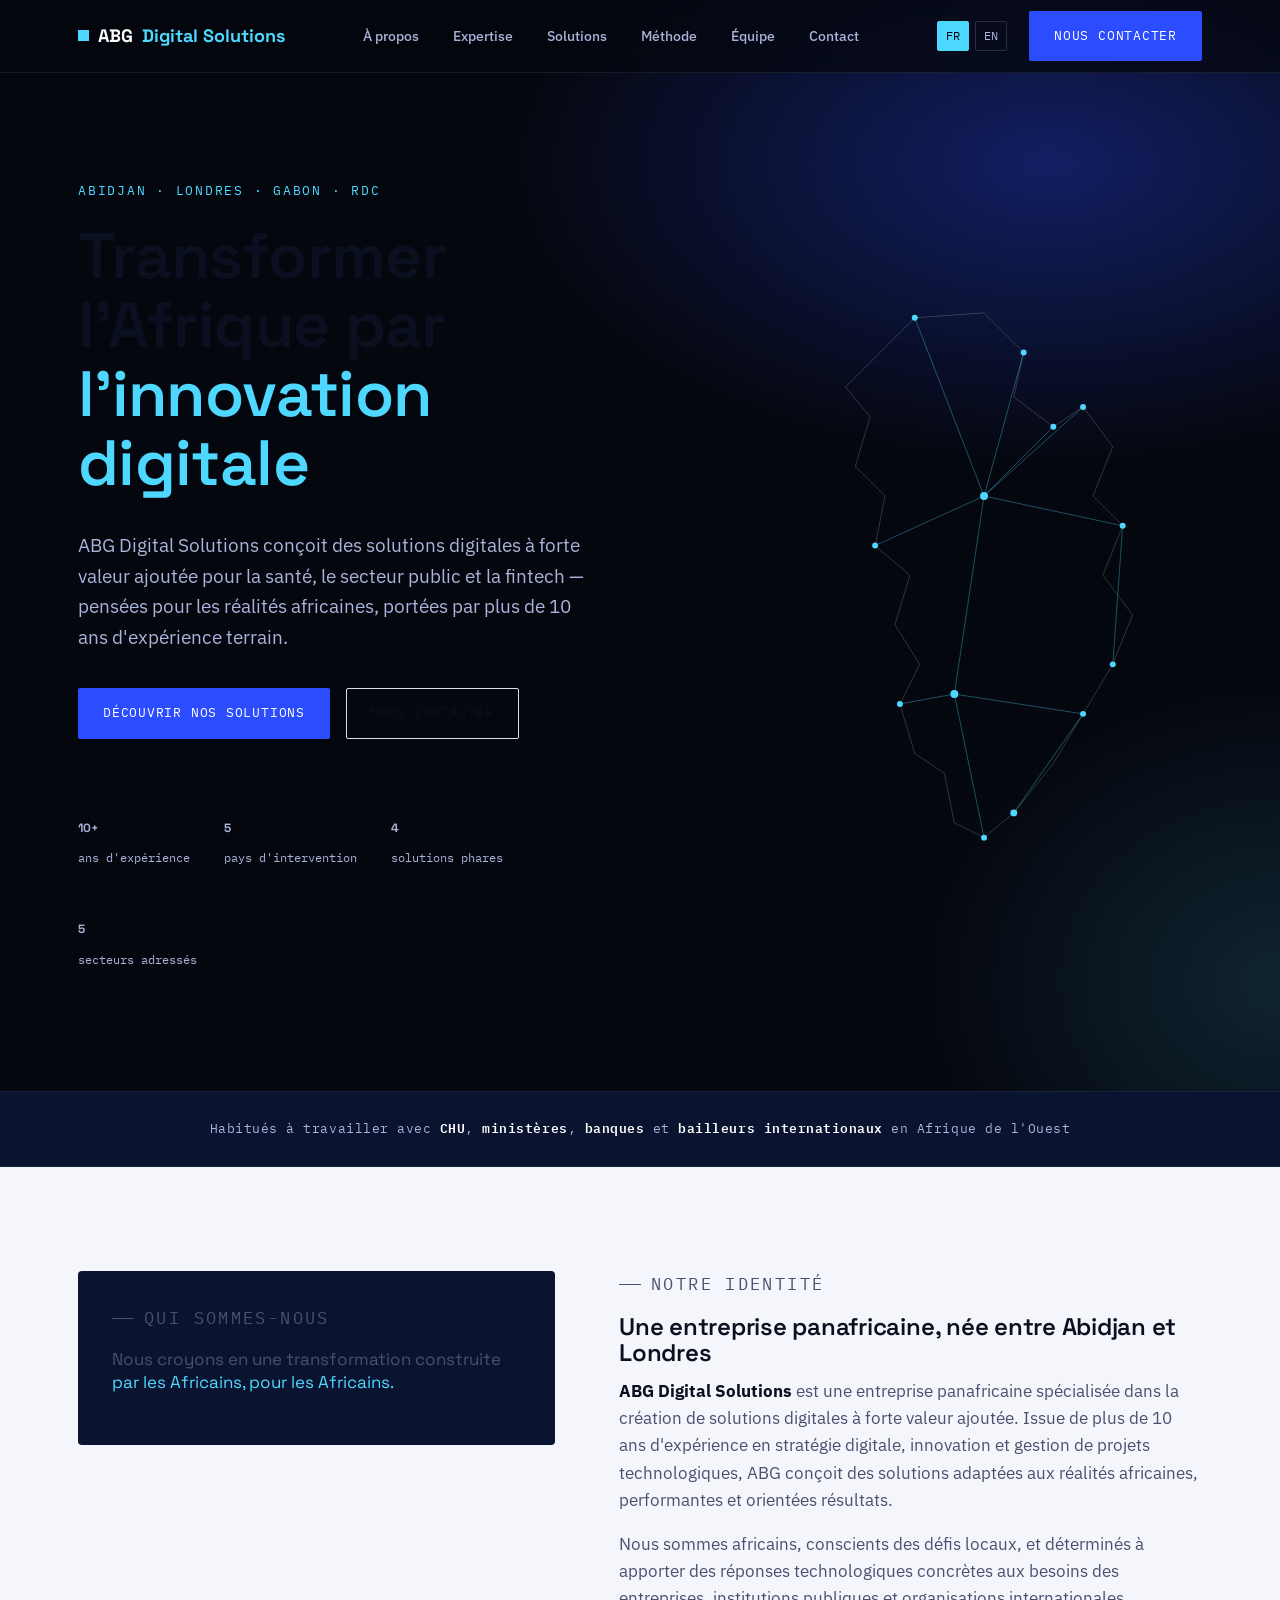
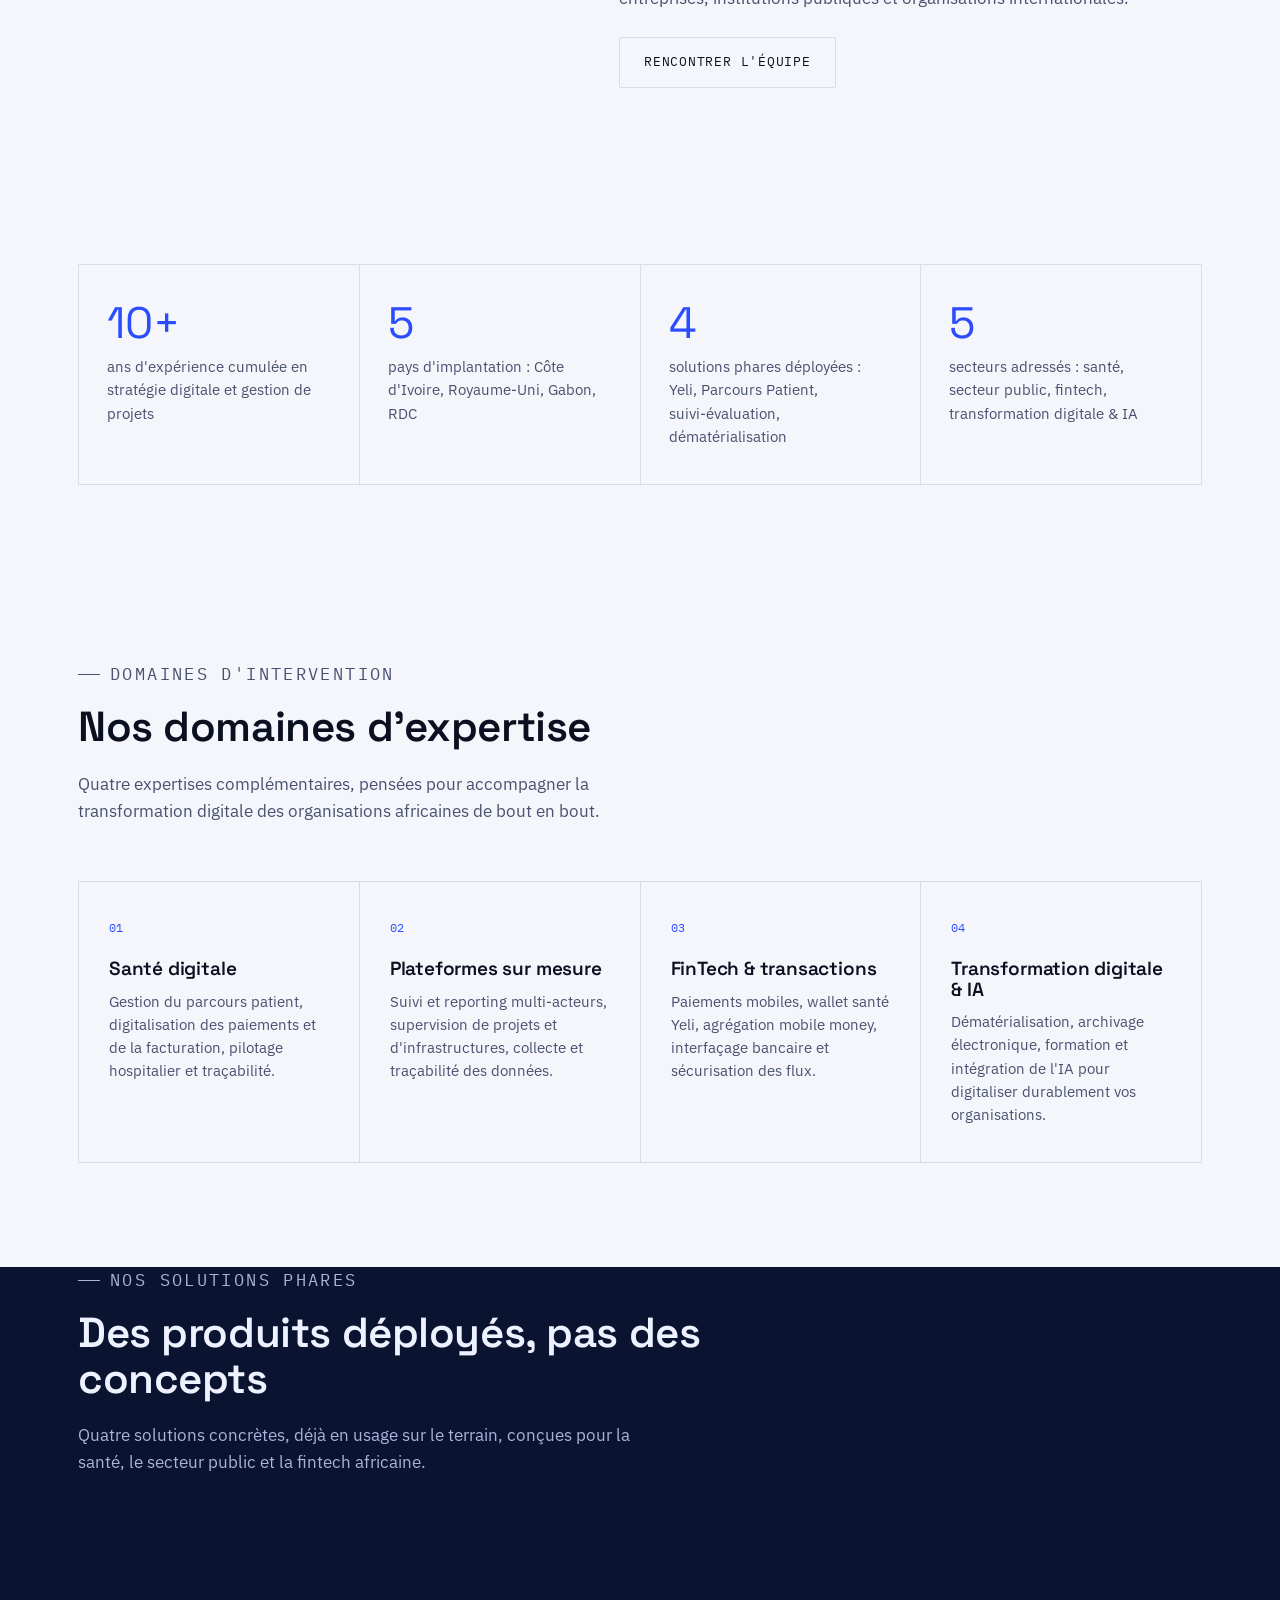
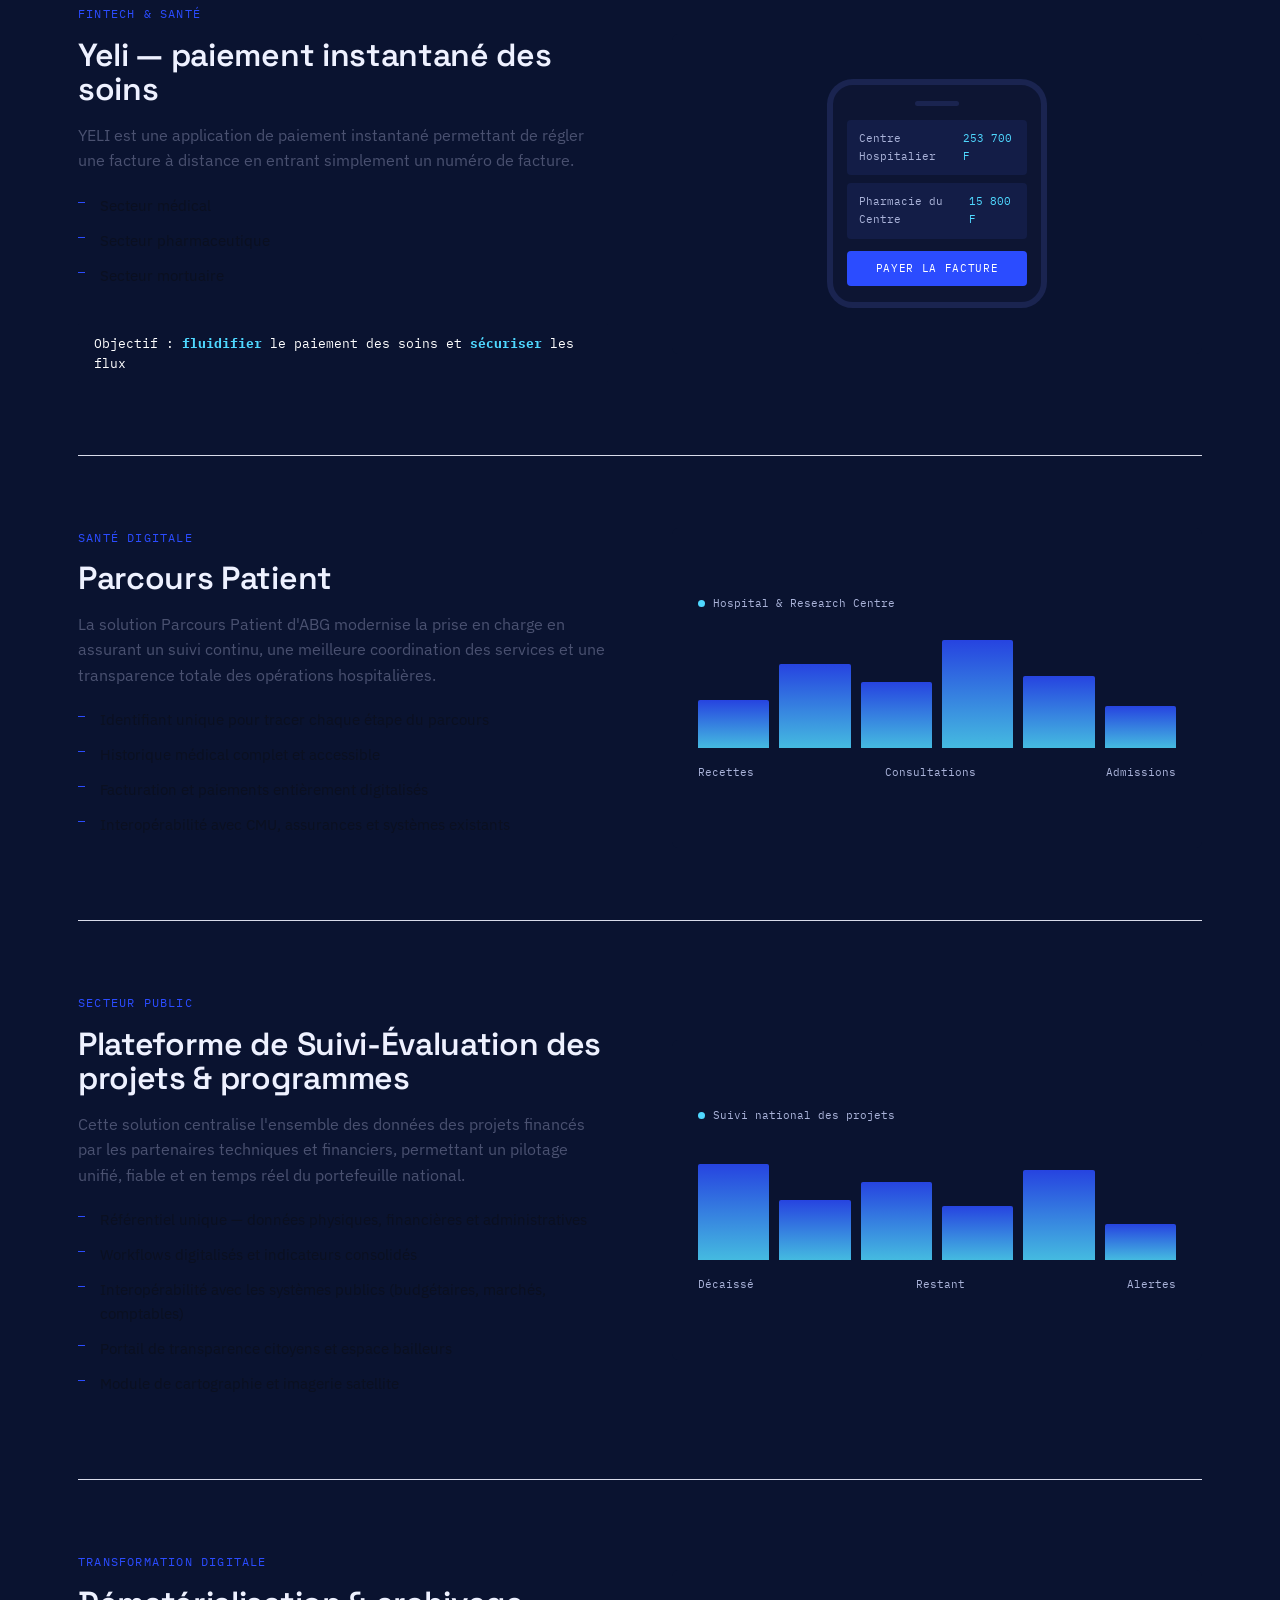
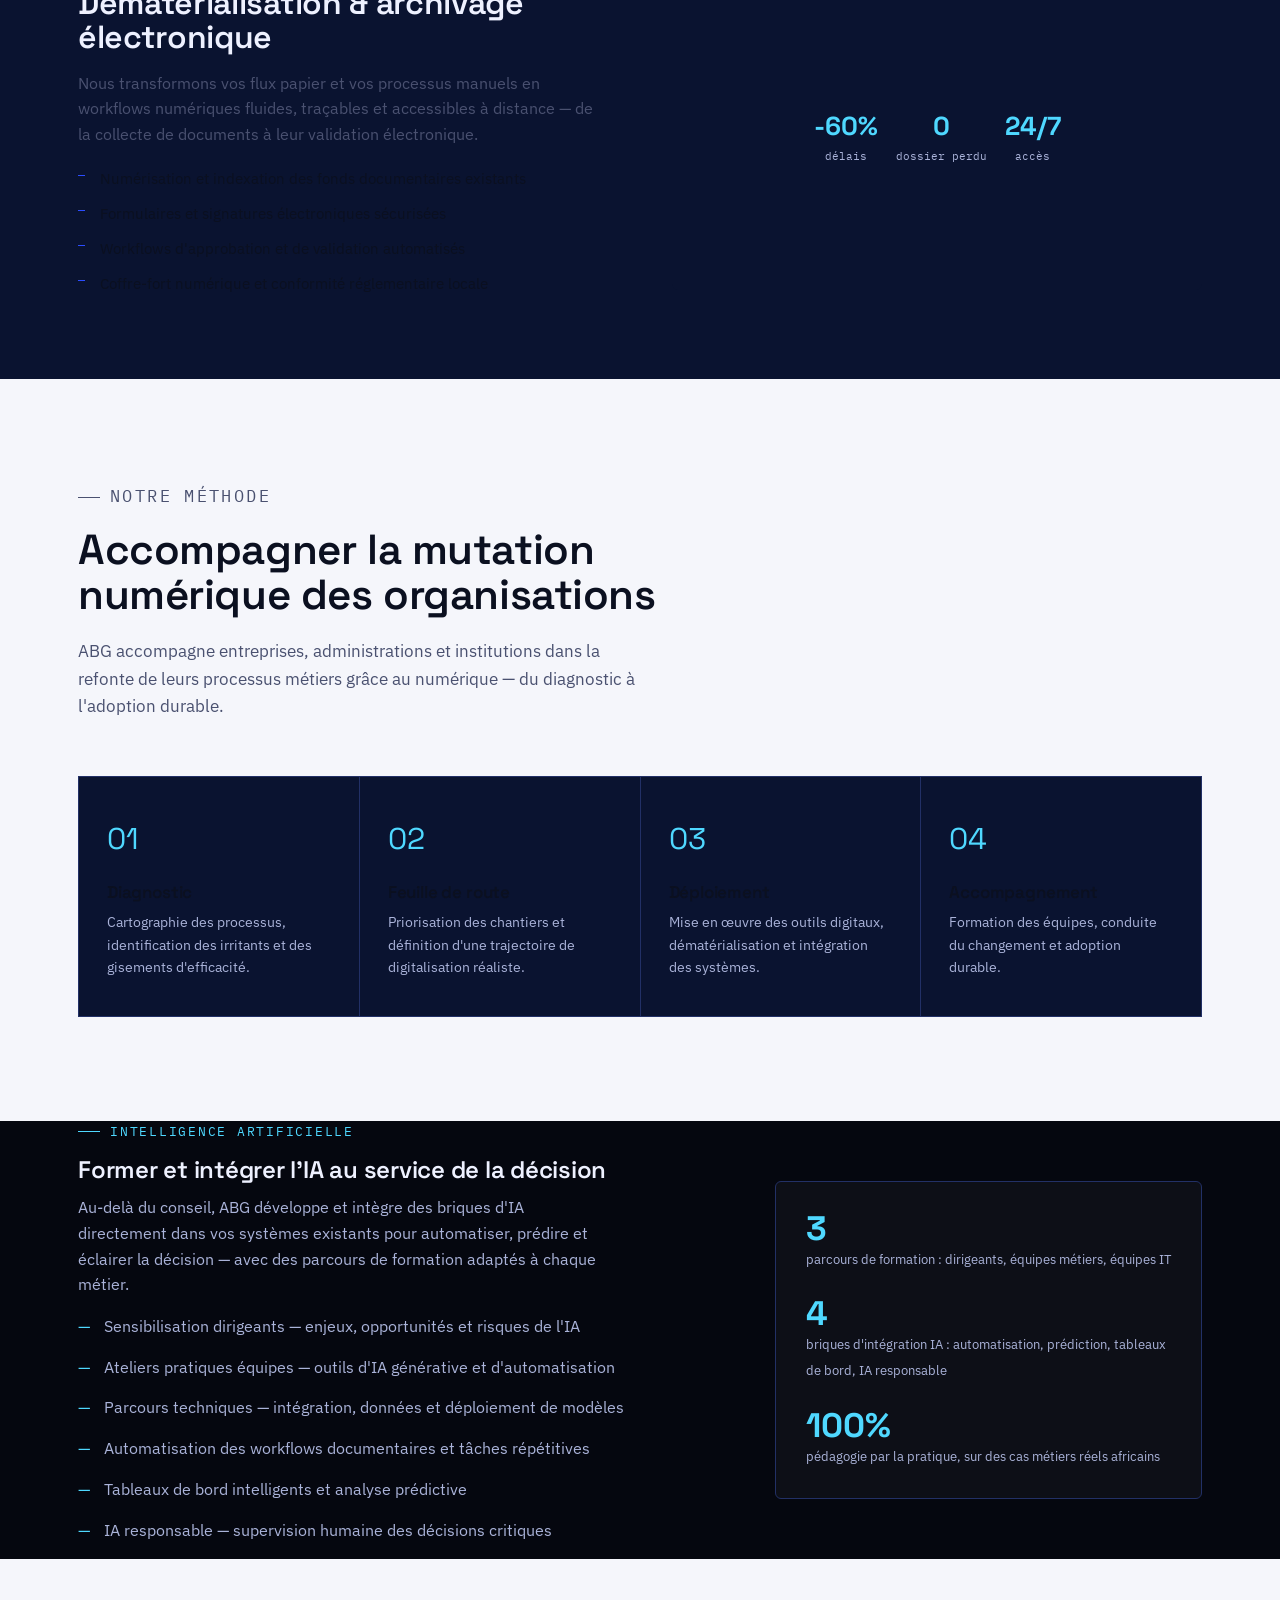
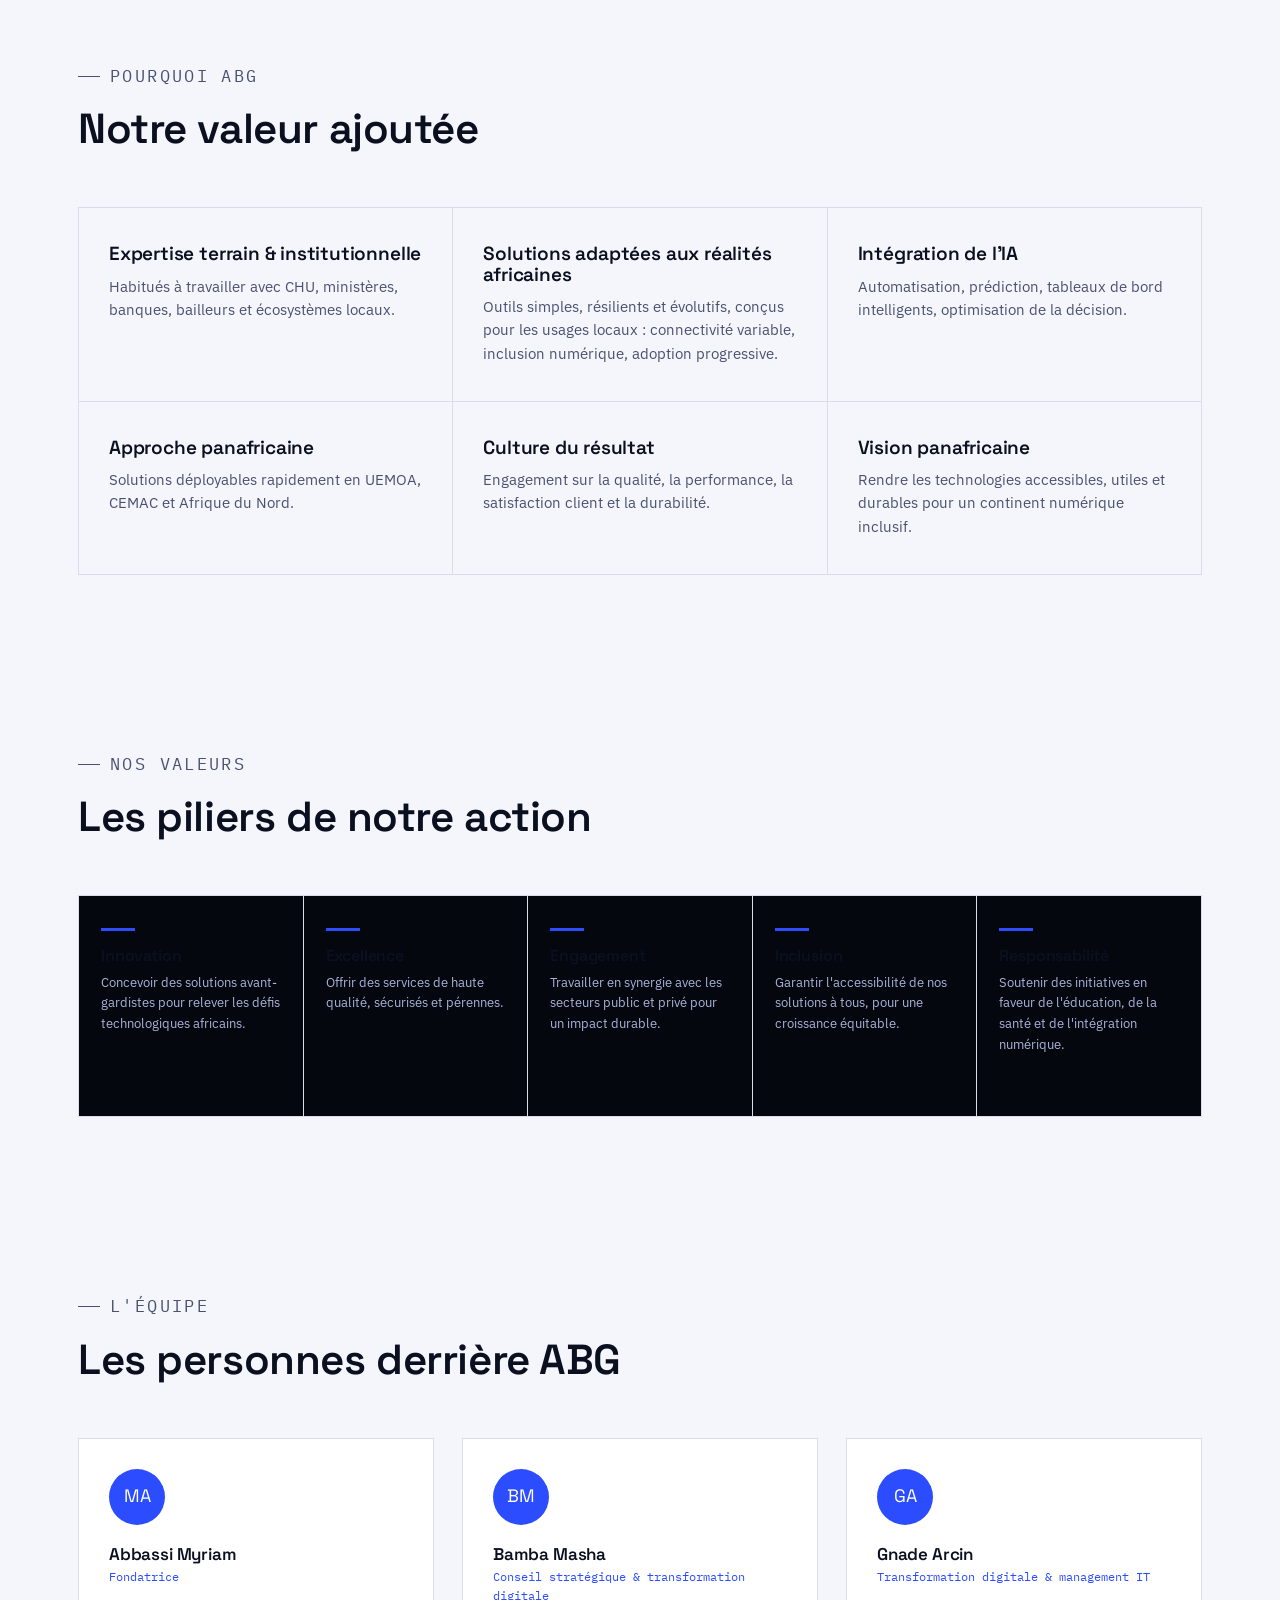
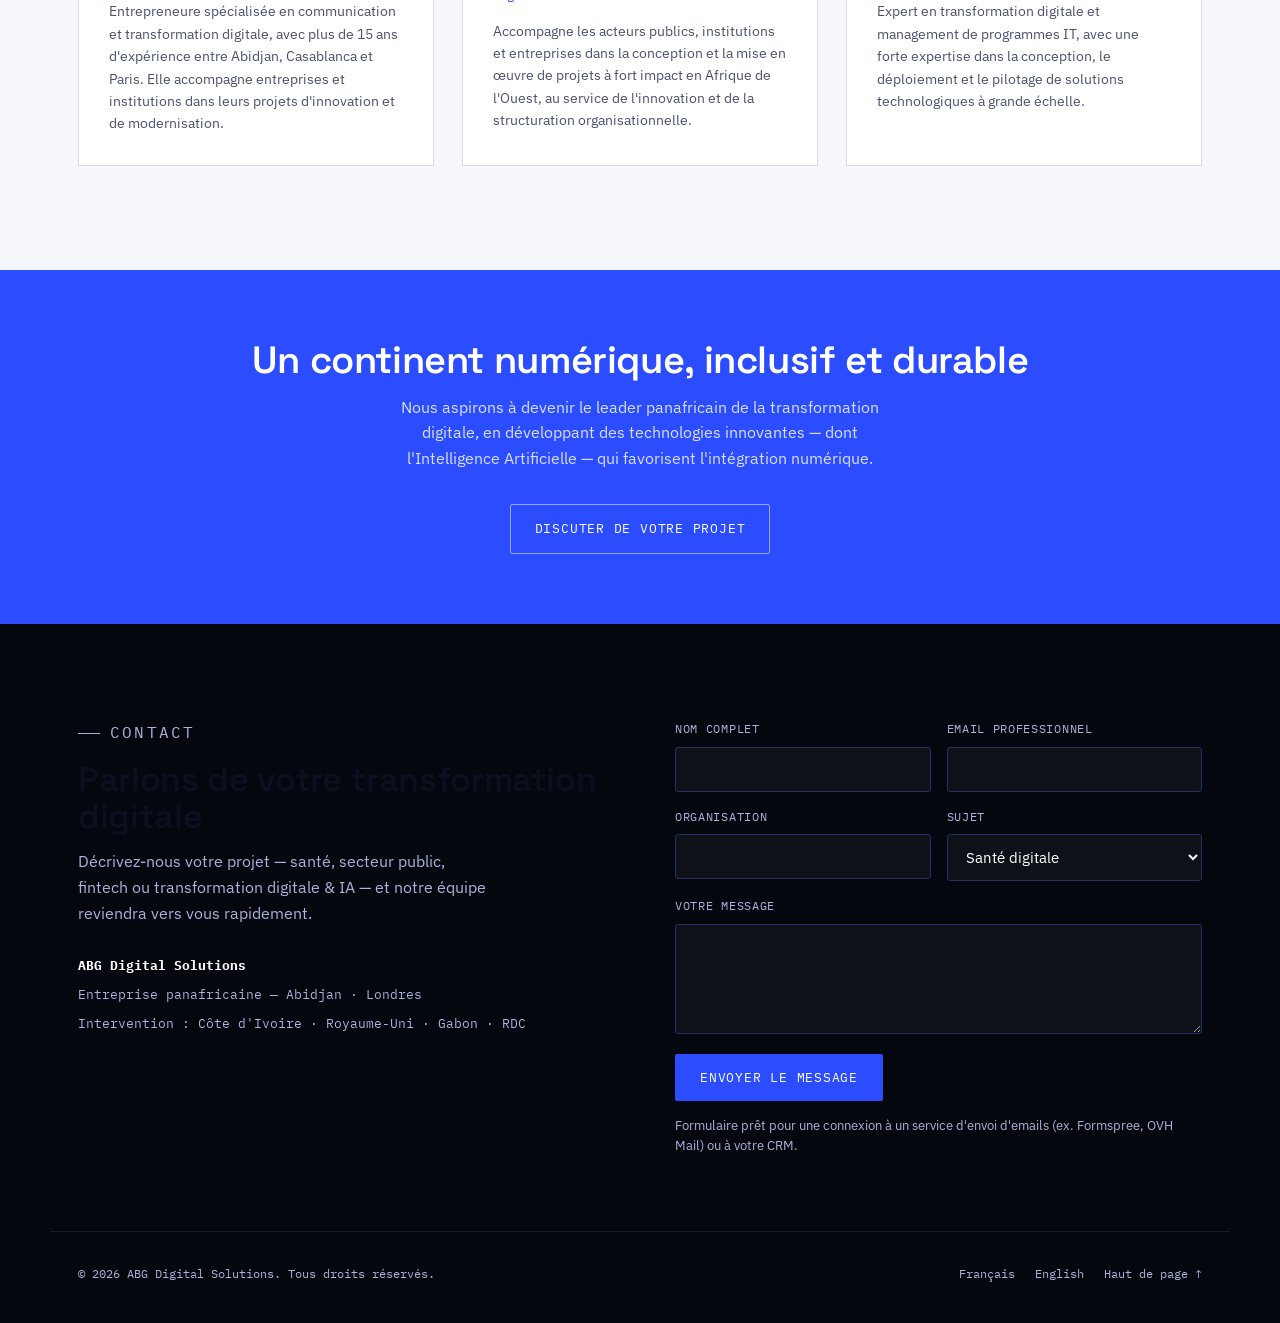
==== index.html @ d310ba2c "Add files via upload" ====
<!DOCTYPE html>
<html lang="fr">
<head>
<meta charset="UTF-8">
<meta name="viewport" content="width=device-width, initial-scale=1">
<title>ABG Digital Solutions — Transformation digitale panafricaine</title>
<meta name="description" content="ABG Digital Solutions conçoit des solutions digitales à forte valeur ajoutée pour la santé, le secteur public et la fintech en Afrique : Yeli, Parcours Patient, plateformes de suivi-évaluation, IA et dématérialisation.">
<meta name="keywords" content="transformation digitale Afrique, santé digitale Côte d'Ivoire, Yeli paiement, parcours patient, dématérialisation, archivage électronique, IA Afrique, ABG Digital Solutions, Abidjan">
<meta name="robots" content="index, follow">
<meta name="author" content="ABG Digital Solutions">
<link rel="canonical" href="https://www.abgdigitalsolutions.com/">
<link rel="alternate" hreflang="fr" href="https://www.abgdigitalsolutions.com/">
<link rel="alternate" hreflang="en" href="https://www.abgdigitalsolutions.com/en/">
<link rel="alternate" hreflang="x-default" href="https://www.abgdigitalsolutions.com/">

<!-- Open Graph -->
<meta property="og:type" content="website">
<meta property="og:site_name" content="ABG Digital Solutions">
<meta property="og:title" content="ABG Digital Solutions — Transformer l'Afrique par l'innovation digitale">
<meta property="og:description" content="Solutions digitales pour la santé, le secteur public et la fintech en Afrique : Yeli, Parcours Patient, suivi-évaluation, IA et dématérialisation.">
<meta property="og:url" content="https://www.abgdigitalsolutions.com/">
<meta property="og:locale" content="fr_FR">
<meta property="og:locale:alternate" content="en_GB">
<meta property="og:image" content="https://www.abgdigitalsolutions.com/assets/img/og-cover.jpg">

<!-- Twitter -->
<meta name="twitter:card" content="summary_large_image">
<meta name="twitter:title" content="ABG Digital Solutions — Transformer l'Afrique par l'innovation digitale">
<meta name="twitter:description" content="Solutions digitales pour la santé, le secteur public et la fintech en Afrique.">

<link rel="icon" href="/assets/favicon.svg" type="image/svg+xml">
<link rel="preconnect" href="https://fonts.googleapis.com">
<link rel="preconnect" href="https://fonts.gstatic.com" crossorigin>
<link href="https://fonts.googleapis.com/css2?family=Space+Grotesk:wght@500;600;700&family=IBM+Plex+Sans:wght@400;500;600&family=IBM+Plex+Mono:wght@400;500&display=swap" rel="stylesheet">
<link rel="stylesheet" href="/assets/css/style.css">

<script type="application/ld+json">
{
  "@context": "https://schema.org",
  "@type": "Organization",
  "name": "ABG Digital Solutions",
  "alternateName": "ABG",
  "url": "https://www.abgdigitalsolutions.com/",
  "logo": "https://www.abgdigitalsolutions.com/assets/img/logo.png",
  "description": "Entreprise panafricaine spécialisée dans la création de solutions digitales à forte valeur ajoutée pour la santé, le secteur public et la fintech.",
  "areaServed": ["Côte d'Ivoire", "Royaume-Uni", "Gabon", "RDC"],
  "sameAs": []
}
</script>
</head>
<body>

<a class="skip-link" href="#main" style="position:absolute;left:-9999px;top:0;background:#fff;padding:10px;z-index:999">Aller au contenu</a>

<header class="nav">
  <div class="container nav__inner">
    <a href="#top" class="nav__logo"><span class="nav__mark" aria-hidden="true"></span>ABG <span>Digital Solutions</span></a>
    <nav class="nav__links" aria-label="Navigation principale">
      <a href="#apropos">À propos</a>
      <a href="#expertise">Expertise</a>
      <a href="#solutions">Solutions</a>
      <a href="#methode">Méthode</a>
      <a href="#equipe">Équipe</a>
      <a href="#contact">Contact</a>
    </nav>
    <div class="nav__cta">
      <div class="nav__lang" aria-label="Choix de la langue">
        <a href="/" class="is-active" hreflang="fr" lang="fr">FR</a>
        <a href="/en/" hreflang="en" lang="en">EN</a>
      </div>
      <a href="#contact" class="btn btn-primary">Nous contacter</a>
      <button class="nav__toggle" aria-label="Ouvrir le menu" aria-expanded="false">
        <span></span><span></span><span></span>
      </button>
    </div>
  </div>
</header>

<main id="main">

  <!-- HERO -->
  <section class="hero" id="top">
    <div class="container hero__grid">
      <div>
        <p class="hero__kicker">Abidjan · Londres · Gabon · RDC</p>
        <h1>Transformer l'Afrique par <em>l'innovation digitale</em></h1>
        <p class="hero__lead">ABG Digital Solutions conçoit des solutions digitales à forte valeur ajoutée pour la santé, le secteur public et la fintech — pensées pour les réalités africaines, portées par plus de 10 ans d'expérience terrain.</p>
        <div class="hero__ctas">
          <a href="#solutions" class="btn btn-primary">Découvrir nos solutions</a>
          <a href="#contact" class="btn btn-ghost">Nous contacter</a>
        </div>
        <div class="hero__stats">
          <div><strong><span data-count="10" data-suffix="+">10+</span></strong><span>ans d'expérience</span></div>
          <div><strong><span data-count="5">5</span></strong><span>pays d'intervention</span></div>
          <div><strong><span data-count="4">4</span></strong><span>solutions phares</span></div>
          <div><strong><span data-count="5">5</span></strong><span>secteurs adressés</span></div>
        </div>
      </div>
      <div class="hero__art" aria-hidden="true">
        <svg class="africa-map" viewBox="0 0 520 560" xmlns="http://www.w3.org/2000/svg">
          <path class="outline" d="M230 20 L300 15 L340 55 L330 100 L370 130 L400 110 L430 150 L410 200 L440 230 L420 280 L450 320 L430 370 L400 420 L370 470 L330 520 L300 545 L270 530 L260 480 L230 460 L215 410 L235 370 L210 330 L225 280 L190 250 L200 200 L170 170 L185 120 L160 90 L190 60 Z"/>
          <g class="links">
            <path class="link" d="M230 20 L300 200 L270 400"/>
            <path class="link" d="M340 55 L300 200 L400 110"/>
            <path class="link" d="M300 200 L440 230 L430 370"/>
            <path class="link" d="M270 400 L400 420 L330 520"/>
            <path class="link" d="M215 410 L270 400 L300 545"/>
            <path class="link" d="M190 250 L300 200 L370 130"/>
          </g>
          <g class="nodes">
            <circle class="node node--pulse" cx="230" cy="20" r="3"/>
            <circle class="node node--pulse" cx="340" cy="55" r="3"/>
            <circle class="node node--pulse" cx="300" cy="200" r="4"/>
            <circle class="node node--pulse" cx="400" cy="110" r="3"/>
            <circle class="node node--pulse" cx="440" cy="230" r="3"/>
            <circle class="node node--pulse" cx="430" cy="370" r="3"/>
            <circle class="node node--pulse" cx="400" cy="420" r="3"/>
            <circle class="node node--pulse" cx="330" cy="520" r="3.5"/>
            <circle class="node node--pulse" cx="270" cy="400" r="4"/>
            <circle class="node node--pulse" cx="215" cy="410" r="3"/>
            <circle class="node node--pulse" cx="190" cy="250" r="3"/>
            <circle class="node node--pulse" cx="370" cy="130" r="3"/>
            <circle class="node node--pulse" cx="300" cy="545" r="3"/>
          </g>
        </svg>
      </div>
    </div>
  </section>

  <div class="trust"><div class="container">Habitués à travailler avec <b>CHU</b>, <b>ministères</b>, <b>banques</b> et <b>bailleurs internationaux</b> en Afrique de l'Ouest</div></div>

  <!-- ABOUT -->
  <section class="section" id="apropos">
    <div class="container about">
      <div class="about__figure" data-reveal>
        <p class="eyebrow on-dark">Qui sommes-nous</p>
        <p class="about__quote">Nous croyons en une transformation construite <span>par les Africains, pour les Africains.</span></p>
      </div>
      <div data-reveal>
        <p class="eyebrow">Notre identité</p>
        <h2>Une entreprise panafricaine, née entre Abidjan et Londres</h2>
        <p><strong>ABG Digital Solutions</strong> est une entreprise panafricaine spécialisée dans la création de solutions digitales à forte valeur ajoutée. Issue de plus de 10 ans d'expérience en stratégie digitale, innovation et gestion de projets technologiques, ABG conçoit des solutions adaptées aux réalités africaines, performantes et orientées résultats.</p>
        <p>Nous sommes africains, conscients des défis locaux, et déterminés à apporter des réponses technologiques concrètes aux besoins des entreprises, institutions publiques et organisations internationales.</p>
        <a href="#equipe" class="btn btn-ghost" style="margin-top:8px;">Rencontrer l'équipe</a>
      </div>
    </div>
  </section>

  <!-- STATS -->
  <section class="section--tight" data-reveal>
    <div class="container">
      <div class="stat-strip">
        <div class="stat-strip__item"><div class="stat-strip__num">10+</div><div class="stat-strip__label">ans d'expérience cumulée en stratégie digitale et gestion de projets</div></div>
        <div class="stat-strip__item"><div class="stat-strip__num">5</div><div class="stat-strip__label">pays d'implantation : Côte d'Ivoire, Royaume-Uni, Gabon, RDC</div></div>
        <div class="stat-strip__item"><div class="stat-strip__num">4</div><div class="stat-strip__label">solutions phares déployées : Yeli, Parcours Patient, suivi-évaluation, dématérialisation</div></div>
        <div class="stat-strip__item"><div class="stat-strip__num">5</div><div class="stat-strip__label">secteurs adressés : santé, secteur public, fintech, transformation digitale &amp; IA</div></div>
      </div>
    </div>
  </section>

  <!-- EXPERTISE -->
  <section class="section" id="expertise">
    <div class="container">
      <div class="section-head" data-reveal>
        <p class="eyebrow">Domaines d'intervention</p>
        <h2>Nos domaines d'expertise</h2>
        <p>Quatre expertises complémentaires, pensées pour accompagner la transformation digitale des organisations africaines de bout en bout.</p>
      </div>
      <div class="grid-4" data-reveal>
        <div class="expert-card"><span class="num">01</span><h3>Santé digitale</h3><p>Gestion du parcours patient, digitalisation des paiements et de la facturation, pilotage hospitalier et traçabilité.</p></div>
        <div class="expert-card"><span class="num">02</span><h3>Plateformes sur mesure</h3><p>Suivi et reporting multi-acteurs, supervision de projets et d'infrastructures, collecte et traçabilité des données.</p></div>
        <div class="expert-card"><span class="num">03</span><h3>FinTech &amp; transactions</h3><p>Paiements mobiles, wallet santé Yeli, agrégation mobile money, interfaçage bancaire et sécurisation des flux.</p></div>
        <div class="expert-card"><span class="num">04</span><h3>Transformation digitale &amp; IA</h3><p>Dématérialisation, archivage électronique, formation et intégration de l'IA pour digitaliser durablement vos organisations.</p></div>
      </div>
    </div>
  </section>

  <!-- SOLUTIONS -->
  <section class="section--dark on-dark" id="solutions">
    <div class="container">
      <div class="section-head on-dark" data-reveal>
        <p class="eyebrow">Nos solutions phares</p>
        <h2>Des produits déployés, pas des concepts</h2>
        <p>Quatre solutions concrètes, déjà en usage sur le terrain, conçues pour la santé, le secteur public et la fintech africaine.</p>
      </div>

      <div class="solution" data-reveal>
        <div class="solution__content">
          <span class="solution__tag">FinTech &amp; santé</span>
          <h3>Yeli — paiement instantané des soins</h3>
          <p>YELI est une application de paiement instantané permettant de régler une facture à distance en entrant simplement un numéro de facture.</p>
          <ul>
            <li>Secteur médical</li>
            <li>Secteur pharmaceutique</li>
            <li>Secteur mortuaire</li>
          </ul>
          <span class="solution__badge">Objectif : <b>fluidifier</b> le paiement des soins et <b>sécuriser</b> les flux</span>
        </div>
        <div class="solution__visual mock">
          <div class="mock-phone">
            <div class="mock-phone__notch"></div>
            <div class="mock-phone__row"><span>Centre Hospitalier</span><span>253 700 F</span></div>
            <div class="mock-phone__row"><span>Pharmacie du Centre</span><span>15 800 F</span></div>
            <div class="mock-phone__pay">PAYER LA FACTURE</div>
          </div>
        </div>
      </div>

      <div class="solution" data-reveal>
        <div class="solution__content">
          <span class="solution__tag">Santé digitale</span>
          <h3>Parcours Patient</h3>
          <p>La solution Parcours Patient d'ABG modernise la prise en charge en assurant un suivi continu, une meilleure coordination des services et une transparence totale des opérations hospitalières.</p>
          <ul>
            <li>Identifiant unique pour tracer chaque étape du parcours</li>
            <li>Historique médical complet et accessible</li>
            <li>Facturation et paiements entièrement digitalisés</li>
            <li>Interopérabilité avec CMU, assurances et systèmes existants</li>
          </ul>
        </div>
        <div class="solution__visual mock">
          <div class="mock-dash">
            <div class="mock-dash__bar"><span class="mock-dash__dot"></span>Hospital &amp; Research Centre</div>
            <div class="mock-dash__cols"><i style="height:40%"></i><i style="height:70%"></i><i style="height:55%"></i><i style="height:90%"></i><i style="height:60%"></i><i style="height:35%"></i></div>
            <div class="mock-dash__foot"><span>Recettes</span><span>Consultations</span><span>Admissions</span></div>
          </div>
        </div>
      </div>

      <div class="solution" data-reveal>
        <div class="solution__content">
          <span class="solution__tag">Secteur public</span>
          <h3>Plateforme de Suivi-Évaluation des projets &amp; programmes</h3>
          <p>Cette solution centralise l'ensemble des données des projets financés par les partenaires techniques et financiers, permettant un pilotage unifié, fiable et en temps réel du portefeuille national.</p>
          <ul>
            <li>Référentiel unique — données physiques, financières et administratives</li>
            <li>Workflows digitalisés et indicateurs consolidés</li>
            <li>Interopérabilité avec les systèmes publics (budgétaires, marchés, comptables)</li>
            <li>Portail de transparence citoyens et espace bailleurs</li>
            <li>Module de cartographie et imagerie satellite</li>
          </ul>
        </div>
        <div class="solution__visual mock">
          <div class="mock-dash">
            <div class="mock-dash__bar"><span class="mock-dash__dot"></span>Suivi national des projets</div>
            <div class="mock-dash__cols"><i style="height:80%"></i><i style="height:50%"></i><i style="height:65%"></i><i style="height:45%"></i><i style="height:75%"></i><i style="height:30%"></i></div>
            <div class="mock-dash__foot"><span>Décaissé</span><span>Restant</span><span>Alertes</span></div>
          </div>
        </div>
      </div>

      <div class="solution" data-reveal>
        <div class="solution__content">
          <span class="solution__tag">Transformation digitale</span>
          <h3>Dématérialisation &amp; archivage électronique</h3>
          <p>Nous transformons vos flux papier et vos processus manuels en workflows numériques fluides, traçables et accessibles à distance — de la collecte de documents à leur validation électronique.</p>
          <ul>
            <li>Numérisation et indexation des fonds documentaires existants</li>
            <li>Formulaires et signatures électroniques sécurisées</li>
            <li>Workflows d'approbation et de validation automatisés</li>
            <li>Coffre-fort numérique et conformité réglementaire locale</li>
          </ul>
        </div>
        <div class="solution__visual mock">
          <div class="mock-dash" style="text-align:center">
            <div style="display:flex;gap:18px;justify-content:center;margin-top:12px;">
              <div><strong style="font-family:var(--font-display);font-size:26px;color:var(--cyan-400);display:block;">-60%</strong><span style="color:var(--text-on-dark-dim)">délais</span></div>
              <div><strong style="font-family:var(--font-display);font-size:26px;color:var(--cyan-400);display:block;">0</strong><span style="color:var(--text-on-dark-dim)">dossier perdu</span></div>
              <div><strong style="font-family:var(--font-display);font-size:26px;color:var(--cyan-400);display:block;">24/7</strong><span style="color:var(--text-on-dark-dim)">accès</span></div>
            </div>
          </div>
        </div>
      </div>
    </div>
  </section>

  <!-- METHOD / PROCESS -->
  <section class="section" id="methode">
    <div class="container">
      <div class="section-head" data-reveal>
        <p class="eyebrow">Notre méthode</p>
        <h2>Accompagner la mutation numérique des organisations</h2>
        <p>ABG accompagne entreprises, administrations et institutions dans la refonte de leurs processus métiers grâce au numérique — du diagnostic à l'adoption durable.</p>
      </div>
      <div class="process" data-reveal>
        <div class="process__step"><div class="process__num">01</div><h4>Diagnostic</h4><p>Cartographie des processus, identification des irritants et des gisements d'efficacité.</p></div>
        <div class="process__step"><div class="process__num">02</div><h4>Feuille de route</h4><p>Priorisation des chantiers et définition d'une trajectoire de digitalisation réaliste.</p></div>
        <div class="process__step"><div class="process__num">03</div><h4>Déploiement</h4><p>Mise en œuvre des outils digitaux, dématérialisation et intégration des systèmes.</p></div>
        <div class="process__step"><div class="process__num">04</div><h4>Accompagnement</h4><p>Formation des équipes, conduite du changement et adoption durable.</p></div>
      </div>
    </div>
  </section>

  <!-- AI -->
  <section class="section--ink on-dark">
    <div class="container benefits">
      <div data-reveal>
        <p class="eyebrow on-dark">Intelligence artificielle</p>
        <h2>Former et intégrer l'IA au service de la décision</h2>
        <p style="color:var(--text-on-dark-dim);font-size:16px;max-width:520px;">Au-delà du conseil, ABG développe et intègre des briques d'IA directement dans vos systèmes existants pour automatiser, prédire et éclairer la décision — avec des parcours de formation adaptés à chaque métier.</p>
        <ul class="benefits__list">
          <li>Sensibilisation dirigeants — enjeux, opportunités et risques de l'IA</li>
          <li>Ateliers pratiques équipes — outils d'IA générative et d'automatisation</li>
          <li>Parcours techniques — intégration, données et déploiement de modèles</li>
          <li>Automatisation des workflows documentaires et tâches répétitives</li>
          <li>Tableaux de bord intelligents et analyse prédictive</li>
          <li>IA responsable — supervision humaine des décisions critiques</li>
        </ul>
      </div>
      <div class="benefits__panel" data-reveal>
        <div class="figure"><strong>3</strong><span>parcours de formation : dirigeants, équipes métiers, équipes IT</span></div>
        <div class="figure"><strong>4</strong><span>briques d'intégration IA : automatisation, prédiction, tableaux de bord, IA responsable</span></div>
        <div class="figure"><strong>100%</strong><span>pédagogie par la pratique, sur des cas métiers réels africains</span></div>
      </div>
    </div>
  </section>

  <!-- VALUE PROP -->
  <section class="section" id="valeur">
    <div class="container">
      <div class="section-head" data-reveal>
        <p class="eyebrow">Pourquoi ABG</p>
        <h2>Notre valeur ajoutée</h2>
      </div>
      <div class="grid-3" data-reveal>
        <div class="expert-card"><h3>Expertise terrain &amp; institutionnelle</h3><p>Habitués à travailler avec CHU, ministères, banques, bailleurs et écosystèmes locaux.</p></div>
        <div class="expert-card"><h3>Solutions adaptées aux réalités africaines</h3><p>Outils simples, résilients et évolutifs, conçus pour les usages locaux : connectivité variable, inclusion numérique, adoption progressive.</p></div>
        <div class="expert-card"><h3>Intégration de l'IA</h3><p>Automatisation, prédiction, tableaux de bord intelligents, optimisation de la décision.</p></div>
        <div class="expert-card"><h3>Approche panafricaine</h3><p>Solutions déployables rapidement en UEMOA, CEMAC et Afrique du Nord.</p></div>
        <div class="expert-card"><h3>Culture du résultat</h3><p>Engagement sur la qualité, la performance, la satisfaction client et la durabilité.</p></div>
        <div class="expert-card"><h3>Vision panafricaine</h3><p>Rendre les technologies accessibles, utiles et durables pour un continent numérique inclusif.</p></div>
      </div>
    </div>
  </section>

  <!-- VALUES -->
  <section class="section--tight">
    <div class="container">
      <div class="section-head" data-reveal>
        <p class="eyebrow">Nos valeurs</p>
        <h2>Les piliers de notre action</h2>
      </div>
      <div class="grid-5" data-reveal>
        <div class="value-card"><div><div class="bar"></div><h4>Innovation</h4><p>Concevoir des solutions avant-gardistes pour relever les défis technologiques africains.</p></div></div>
        <div class="value-card"><div><div class="bar"></div><h4>Excellence</h4><p>Offrir des services de haute qualité, sécurisés et pérennes.</p></div></div>
        <div class="value-card"><div><div class="bar"></div><h4>Engagement</h4><p>Travailler en synergie avec les secteurs public et privé pour un impact durable.</p></div></div>
        <div class="value-card"><div><div class="bar"></div><h4>Inclusion</h4><p>Garantir l'accessibilité de nos solutions à tous, pour une croissance équitable.</p></div></div>
        <div class="value-card"><div><div class="bar"></div><h4>Responsabilité</h4><p>Soutenir des initiatives en faveur de l'éducation, de la santé et de l'intégration numérique.</p></div></div>
      </div>
    </div>
  </section>

  <!-- TEAM -->
  <section class="section" id="equipe">
    <div class="container">
      <div class="section-head" data-reveal>
        <p class="eyebrow">L'équipe</p>
        <h2>Les personnes derrière ABG</h2>
      </div>
      <div class="team" data-reveal>
        <div class="team-card">
          <div class="team-card__avatar">MA</div>
          <h4>Abbassi Myriam</h4>
          <span class="role">Fondatrice</span>
          <p>Entrepreneure spécialisée en communication et transformation digitale, avec plus de 15 ans d'expérience entre Abidjan, Casablanca et Paris. Elle accompagne entreprises et institutions dans leurs projets d'innovation et de modernisation.</p>
        </div>
        <div class="team-card">
          <div class="team-card__avatar">BM</div>
          <h4>Bamba Masha</h4>
          <span class="role">Conseil stratégique &amp; transformation digitale</span>
          <p>Accompagne les acteurs publics, institutions et entreprises dans la conception et la mise en œuvre de projets à fort impact en Afrique de l'Ouest, au service de l'innovation et de la structuration organisationnelle.</p>
        </div>
        <div class="team-card">
          <div class="team-card__avatar">GA</div>
          <h4>Gnade Arcin</h4>
          <span class="role">Transformation digitale &amp; management IT</span>
          <p>Expert en transformation digitale et management de programmes IT, avec une forte expertise dans la conception, le déploiement et le pilotage de solutions technologiques à grande échelle.</p>
        </div>
      </div>
    </div>
  </section>

  <!-- CTA BAND -->
  <section class="cta-band" data-reveal>
    <div class="container">
      <h2>Un continent numérique, inclusif et durable</h2>
      <p>Nous aspirons à devenir le leader panafricain de la transformation digitale, en développant des technologies innovantes — dont l'Intelligence Artificielle — qui favorisent l'intégration numérique.</p>
      <a href="#contact" class="btn btn-ghost">Discuter de votre projet</a>
    </div>
  </section>

  <!-- CONTACT / FOOTER -->
  <footer class="footer" id="contact">
    <div class="container footer__grid">
      <div class="footer__intro" data-reveal>
        <p class="eyebrow on-dark">Contact</p>
        <h2>Parlons de votre transformation digitale</h2>
        <p>Décrivez-nous votre projet — santé, secteur public, fintech ou transformation digitale &amp; IA — et notre équipe reviendra vers vous rapidement.</p>
        <div class="footer__meta">
          <div><b>ABG Digital Solutions</b></div>
          <div>Entreprise panafricaine — Abidjan · Londres</div>
          <div>Intervention : Côte d'Ivoire · Royaume-Uni · Gabon · RDC</div>
        </div>
      </div>
      <div data-reveal>
        <form id="contact-form" data-mailto="contact@abgdigitalsolutions.com" data-success-text="Ouverture de votre client mail…" data-error-text="Une erreur est survenue, merci de réessayer.">
          <div class="form-row">
            <div class="field">
              <label for="name">Nom complet</label>
              <input id="name" name="name" type="text" required autocomplete="name">
            </div>
            <div class="field">
              <label for="email">Email professionnel</label>
              <input id="email" name="email" type="email" required autocomplete="email">
            </div>
          </div>
          <div class="form-row">
            <div class="field">
              <label for="org">Organisation</label>
              <input id="org" name="org" type="text" autocomplete="organization">
            </div>
            <div class="field">
              <label for="topic">Sujet</label>
              <select id="topic" name="topic">
                <option>Santé digitale</option>
                <option>Secteur public</option>
                <option>FinTech</option>
                <option>Transformation digitale &amp; IA</option>
                <option>Autre</option>
              </select>
            </div>
          </div>
          <div class="field" style="margin-bottom:20px;">
            <label for="message">Votre message</label>
            <textarea id="message" name="message" required></textarea>
          </div>
          <button type="submit" class="btn btn-primary">Envoyer le message</button>
          <p class="form-status form-note" role="status" aria-live="polite"></p>
          <p class="form-note">Formulaire prêt pour une connexion à un service d'envoi d'emails (ex. Formspree, OVH Mail) ou à votre CRM.</p>
        </form>
      </div>
    </div>

    <div class="container footer__bottom">
      <span>© <span id="year"></span> ABG Digital Solutions. Tous droits réservés.</span>
      <div class="footer__links">
        <a href="/">Français</a>
        <a href="/en/">English</a>
        <a href="#top">Haut de page ↑</a>
      </div>
    </div>
  </footer>

</main>

<script>document.getElementById("year").textContent = new Date().getFullYear();</script>
<script src="/assets/js/main.js"></script>
</body>
</html>
---- assets/css/style.css ----
/* =========================================================
   ABG Digital Solutions — site vitrine
   Design tokens
   ========================================================= */
:root{
  --ink:            #05070f;
  --navy-900:       #0a1330;
  --navy-800:       #101c47;
  --navy-700:       #172758;
  --blue-600:       #2b4cff;
  --blue-500:       #4a63ff;
  --cyan-400:       #4fd8ff;
  --paper:          #f5f6fb;
  --paper-dim:      #e9ebf4;
  --line:           #223066;
  --line-soft:      #d9dcea;
  --text-on-dark:   #eef1ff;
  --text-on-dark-dim: #aab3d9;
  --text-ink:       #0b1020;
  --text-ink-dim:   #4a5170;

  --font-display: 'Space Grotesk', 'Helvetica Neue', Arial, sans-serif;
  --font-body:    'IBM Plex Sans', 'Helvetica Neue', Arial, sans-serif;
  --font-mono:    'IBM Plex Mono', 'SFMono-Regular', Consolas, monospace;

  --container: 1180px;
  --radius: 4px;
  --ease: cubic-bezier(.16,.8,.28,1);
}

*,*::before,*::after{ box-sizing:border-box; }
html{ scroll-behavior:smooth; }
@media (prefers-reduced-motion: reduce){
  html{ scroll-behavior:auto; }
  *,*::before,*::after{ animation-duration:.001ms !important; animation-iteration-count:1 !important; transition-duration:.001ms !important; scroll-behavior:auto !important; }
}

body{
  margin:0;
  background:var(--paper);
  color:var(--text-ink);
  font-family:var(--font-body);
  font-size:16px;
  line-height:1.6;
  -webkit-font-smoothing:antialiased;
}

h1,h2,h3,h4{
  font-family:var(--font-display);
  font-weight:600;
  line-height:1.08;
  letter-spacing:-.01em;
  margin:0 0 .5em;
  color:var(--text-ink);
}
.on-dark h1,.on-dark h2,.on-dark h3,.on-dark h4{ color:var(--text-on-dark); }

p{ margin:0 0 1em; }
a{ color:inherit; text-decoration:none; }
img,svg{ display:block; max-width:100%; }
ul{ margin:0; padding:0; list-style:none; }
button{ font-family:inherit; cursor:pointer; }

.container{ width:100%; max-width:var(--container); margin:0 auto; padding:0 28px; }

.eyebrow{
  font-family:var(--font-mono);
  font-size:12.5px;
  letter-spacing:.14em;
  text-transform:uppercase;
  color:var(--blue-500);
  display:flex;
  align-items:center;
  gap:10px;
  margin:0 0 16px;
}
.on-dark .eyebrow{ color:var(--cyan-400); }
.eyebrow::before{
  content:"";
  width:22px; height:1px;
  background:currentColor;
  display:block;
}

.section{ padding:104px 0; }
.section--tight{ padding:72px 0; }
.section--dark{ background:var(--navy-900); }
.section--ink{ background:var(--ink); }
.section-head{ max-width:640px; margin-bottom:56px; }
.section-head h2{ font-size:clamp(28px,3.4vw,42px); }
.section-head p{ color:var(--text-ink-dim); font-size:17px; max-width:560px; }
.on-dark .section-head p{ color:var(--text-on-dark-dim); }

/* ---------- Buttons ---------- */
.btn{
  display:inline-flex; align-items:center; gap:10px;
  font-family:var(--font-mono);
  font-size:13px; letter-spacing:.06em; text-transform:uppercase;
  padding:14px 24px;
  border-radius:2px;
  border:1px solid transparent;
  transition:transform .25s var(--ease), background .25s, border-color .25s, color .25s;
  white-space:nowrap;
}
.btn:hover{ transform:translateY(-2px); }
.btn-primary{ background:var(--blue-600); color:#fff; }
.btn-primary:hover{ background:var(--blue-500); }
.btn-ghost{ border-color:var(--line-soft); color:var(--text-ink); }
.btn-ghost:hover{ border-color:var(--blue-600); color:var(--blue-600); }
.on-dark .btn-ghost{ border-color:var(--line); color:var(--text-on-dark); }
.on-dark .btn-ghost:hover{ border-color:var(--cyan-400); color:var(--cyan-400); }

/* ---------- Nav ---------- */
.nav{
  position:fixed; top:0; left:0; right:0; z-index:100;
  background:rgba(5,7,15,.72);
  backdrop-filter:blur(10px);
  border-bottom:1px solid rgba(255,255,255,.08);
}
.nav__inner{
  display:flex; align-items:center; justify-content:space-between;
  height:72px;
}
.nav__logo{
  font-family:var(--font-display); font-weight:700; font-size:18px;
  color:#fff; display:flex; align-items:center; gap:9px;
}
.nav__logo span{ color:var(--cyan-400); }
.nav__mark{ width:11px; height:11px; background:var(--cyan-400); display:inline-block; }
.nav__links{ display:flex; align-items:center; gap:34px; }
.nav__links a{
  color:var(--text-on-dark-dim); font-size:14px; font-weight:500;
  transition:color .2s;
}
.nav__links a:hover{ color:#fff; }
.nav__lang{ display:flex; align-items:center; gap:6px; font-family:var(--font-mono); font-size:12px; }
.nav__lang a{
  color:var(--text-on-dark-dim); padding:4px 8px; border:1px solid rgba(255,255,255,.15); border-radius:2px;
}
.nav__lang a.is-active{ color:var(--ink); background:var(--cyan-400); border-color:var(--cyan-400); }
.nav__toggle{
  display:none; background:none; border:none; width:32px; height:24px; position:relative;
}
.nav__toggle span{
  position:absolute; left:0; right:0; height:2px; background:#fff; transition:.25s;
}
.nav__toggle span:nth-child(1){ top:0; }
.nav__toggle span:nth-child(2){ top:11px; }
.nav__toggle span:nth-child(3){ top:22px; }
.nav__cta{ display:flex; align-items:center; gap:22px; }

/* ---------- Hero ---------- */
.hero{
  position:relative;
  background:var(--ink);
  color:var(--text-on-dark);
  padding:180px 0 120px;
  overflow:hidden;
  isolation:isolate;
}
.hero::before{
  content:"";
  position:absolute; inset:0;
  background:
    radial-gradient(ellipse 900px 500px at 82% 15%, rgba(43,76,255,.35), transparent 60%),
    radial-gradient(ellipse 600px 500px at 100% 90%, rgba(79,216,255,.14), transparent 60%);
  z-index:-1;
}
.hero__grid{
  display:grid; grid-template-columns:1.05fr .95fr; gap:40px; align-items:center;
}
.hero__kicker{
  font-family:var(--font-mono); font-size:12.5px; letter-spacing:.14em; text-transform:uppercase;
  color:var(--cyan-400); margin-bottom:22px;
}
.hero h1{
  font-size:clamp(38px,5.2vw,64px);
  max-width:12.5em;
}
.hero h1 em{ font-style:normal; color:var(--cyan-400); }
.hero__lead{
  font-size:19px; color:var(--text-on-dark-dim); max-width:520px; margin:22px 0 36px;
}
.hero__ctas{ display:flex; gap:16px; flex-wrap:wrap; }
.hero__stats{
  display:flex; gap:34px; margin-top:64px; flex-wrap:wrap;
  font-family:var(--font-mono);
}
.hero__stats div{ min-width:110px; }
.hero__stats strong{ display:block; font-size:26px; color:#fff; font-family:var(--font-display); }
.hero__stats span{ font-size:12px; color:var(--text-on-dark-dim); }

.hero__art{ position:relative; }
.africa-map{ width:100%; height:auto; }
.africa-map .node{ fill:var(--cyan-400); }
.africa-map .node--pulse{ animation:pulse 3.2s ease-in-out infinite; }
.africa-map .node--pulse:nth-child(2n){ animation-delay:.6s; }
.africa-map .node--pulse:nth-child(3n){ animation-delay:1.2s; }
.africa-map .link{ stroke:rgba(79,216,255,.35); stroke-width:1; fill:none; }
.africa-map .outline{ stroke:rgba(255,255,255,.18); stroke-width:1; fill:none; }
@keyframes pulse{
  0%,100%{ opacity:.35; r:2.6; }
  50%{ opacity:1; r:4; }
}

/* ---------- Marquee / logos strip ---------- */
.trust{
  background:var(--navy-900); color:var(--text-on-dark-dim);
  padding:26px 0; border-top:1px solid rgba(255,255,255,.06); border-bottom:1px solid rgba(255,255,255,.06);
  font-family:var(--font-mono); font-size:13px; letter-spacing:.04em;
  text-align:center;
}
.trust b{ color:#fff; font-weight:600; }

/* ---------- About ---------- */
.about{ display:grid; grid-template-columns:.9fr 1.1fr; gap:64px; align-items:start; }
.about__figure{
  background:var(--navy-900); border-radius:var(--radius); padding:34px;
  position:relative; overflow:hidden;
}
.about__quote{
  font-family:var(--font-display); font-size:22px; color:#fff; line-height:1.35;
}
.about__quote span{ color:var(--cyan-400); }
.about p{ font-size:17px; color:var(--text-ink-dim); }
.about p strong{ color:var(--text-ink); }

/* ---------- Stat strip (numbers section) ---------- */
.stat-strip{
  display:grid; grid-template-columns:repeat(4,1fr); gap:1px;
  background:var(--line-soft); border:1px solid var(--line-soft);
}
.stat-strip__item{
  background:var(--paper); padding:36px 28px;
}
.stat-strip__num{
  font-family:var(--font-display); font-size:44px; color:var(--blue-600); line-height:1;
}
.stat-strip__label{ margin-top:10px; font-size:14.5px; color:var(--text-ink-dim); }

/* ---------- Expertise grid ---------- */
.grid-4{ display:grid; grid-template-columns:repeat(4,1fr); gap:1px; background:var(--line-soft); border:1px solid var(--line-soft); }
.grid-3{ display:grid; grid-template-columns:repeat(3,1fr); gap:1px; background:var(--line-soft); border:1px solid var(--line-soft); }
.expert-card{
  background:var(--paper); padding:36px 30px; transition:background .25s;
}
.expert-card:hover{ background:#fff; }
.expert-card .num{
  font-family:var(--font-mono); font-size:12px; color:var(--blue-600); margin-bottom:22px; display:block;
}
.expert-card h3{ font-size:19px; margin-bottom:10px; }
.expert-card p{ font-size:14.5px; color:var(--text-ink-dim); margin:0; }

/* ---------- Solutions (alternating rows) ---------- */
.solution{
  display:grid; grid-template-columns:1fr 1fr; gap:64px; align-items:center;
  padding:72px 0; border-bottom:1px solid var(--line-soft);
}
.solution:last-child{ border-bottom:none; }
.solution:nth-child(even) .solution__visual{ order:2; }
.solution__tag{
  font-family:var(--font-mono); font-size:12px; color:var(--blue-600);
  text-transform:uppercase; letter-spacing:.1em; margin-bottom:14px; display:block;
}
.solution h3{ font-size:clamp(24px,3vw,32px); margin-bottom:16px; }
.solution p{ color:var(--text-ink-dim); font-size:16px; }
.solution ul{ margin-top:20px; }
.solution ul li{
  position:relative; padding-left:22px; margin-bottom:11px; font-size:15px; color:var(--text-ink);
}
.solution ul li::before{
  content:""; position:absolute; left:0; top:8px; width:7px; height:1px; background:var(--blue-600);
}
.solution__badge{
  display:inline-block; margin-top:24px; padding:10px 16px; background:var(--navy-900); color:#fff;
  font-family:var(--font-mono); font-size:12.5px; border-radius:2px;
}
.solution__badge b{ color:var(--cyan-400); }

/* mock visuals */
.mock{
  background:var(--navy-900); border-radius:6px; padding:26px; position:relative; min-height:320px;
  display:flex; align-items:center; justify-content:center;
}
.mock-phone{
  width:220px; background:#0d1533; border:6px solid #1a2450; border-radius:26px; padding:16px 14px;
  color:#fff; font-family:var(--font-mono); font-size:11px;
}
.mock-phone__notch{ width:44px; height:5px; background:#1a2450; border-radius:3px; margin:0 auto 14px; }
.mock-phone__row{
  display:flex; justify-content:space-between; align-items:center;
  background:#131d47; border-radius:4px; padding:10px 12px; margin-bottom:8px;
}
.mock-phone__row span:first-child{ color:var(--text-on-dark-dim); }
.mock-phone__row span:last-child{ color:var(--cyan-400); }
.mock-phone__pay{
  margin-top:12px; text-align:center; background:var(--blue-600); border-radius:4px; padding:9px; color:#fff; font-size:11px; letter-spacing:.06em;
}
.mock-dash{ width:100%; color:#fff; font-family:var(--font-mono); font-size:11px; }
.mock-dash__bar{
  display:flex; align-items:center; gap:8px; margin-bottom:16px; color:var(--text-on-dark-dim);
}
.mock-dash__dot{ width:7px; height:7px; border-radius:50%; background:var(--cyan-400); }
.mock-dash__cols{ display:flex; align-items:flex-end; gap:10px; height:120px; margin-bottom:16px; }
.mock-dash__cols i{ flex:1; background:linear-gradient(180deg,var(--blue-600),var(--cyan-400)); border-radius:2px 2px 0 0; opacity:.85; }
.mock-dash__foot{ display:flex; justify-content:space-between; color:var(--text-on-dark-dim); }

/* ---------- Process ---------- */
.process{ display:grid; grid-template-columns:repeat(4,1fr); gap:1px; background:var(--line); border:1px solid var(--line); }
.process__step{ background:var(--navy-900); padding:38px 28px; color:var(--text-on-dark); }
.process__num{ font-family:var(--font-display); font-size:30px; color:var(--cyan-400); margin-bottom:20px; }
.process__step h4{ font-size:17px; margin-bottom:10px; }
.process__step p{ font-size:14px; color:var(--text-on-dark-dim); margin:0; }

/* ---------- Benefits (dematerialisation) ---------- */
.benefits{ display:grid; grid-template-columns:1.2fr .8fr; gap:56px; align-items:center; }
.benefits__list li{
  display:flex; gap:14px; margin-bottom:16px; font-size:15.5px; color:var(--text-on-dark-dim);
}
.benefits__list li::before{ content:"—"; color:var(--cyan-400); flex-shrink:0; }
.benefits__panel{
  background:rgba(255,255,255,.03); border:1px solid var(--line); border-radius:6px; padding:30px;
}
.benefits__panel .figure{ margin-bottom:26px; }
.benefits__panel .figure:last-child{ margin-bottom:0; }
.benefits__panel .figure strong{
  display:block; font-family:var(--font-display); font-size:34px; color:var(--cyan-400); line-height:1;
}
.benefits__panel .figure span{ font-size:13px; color:var(--text-on-dark-dim); }

/* ---------- Values ---------- */
.grid-5{ display:grid; grid-template-columns:repeat(5,1fr); gap:1px; background:var(--line-soft); border:1px solid var(--line-soft); }
.value-card{ background:var(--ink); color:#fff; padding:32px 22px; min-height:220px; display:flex; flex-direction:column; justify-content:space-between; }
.value-card h4{ font-size:16px; margin-bottom:8px; }
.value-card p{ font-size:13px; color:var(--text-on-dark-dim); margin:0; }
.value-card .bar{ width:34px; height:3px; background:var(--blue-600); margin-bottom:16px; }

/* ---------- Team ---------- */
.team{ display:grid; grid-template-columns:repeat(3,1fr); gap:28px; }
.team-card{ background:#fff; border:1px solid var(--line-soft); padding:30px; }
.team-card__avatar{
  width:56px; height:56px; border-radius:50%; background:var(--blue-600); color:#fff;
  display:flex; align-items:center; justify-content:center; font-family:var(--font-display); font-size:18px;
  margin-bottom:20px;
}
.team-card h4{ font-size:17px; margin-bottom:4px; }
.team-card .role{ font-family:var(--font-mono); font-size:12px; color:var(--blue-600); margin-bottom:14px; display:block; }
.team-card p{ font-size:14px; color:var(--text-ink-dim); margin:0; }

/* ---------- CTA band ---------- */
.cta-band{
  background:var(--blue-600); color:#fff; padding:70px 0; text-align:center;
}
.cta-band h2{ color:#fff; font-size:clamp(26px,3.4vw,38px); margin-bottom:14px; }
.cta-band p{ color:rgba(255,255,255,.82); max-width:520px; margin:0 auto 32px; }
.cta-band .btn-ghost{ border-color:rgba(255,255,255,.5); color:#fff; }
.cta-band .btn-ghost:hover{ border-color:#fff; }

/* ---------- Contact / footer ---------- */
.footer{ background:var(--ink); color:var(--text-on-dark-dim); padding:96px 0 40px; }
.footer__grid{ display:grid; grid-template-columns:1fr 1fr; gap:70px; margin-bottom:64px; }
.footer h2{ font-size:clamp(26px,3vw,34px); margin-bottom:14px; }
.footer__intro p{ color:var(--text-on-dark-dim); font-size:16px; max-width:420px; }
.footer__meta{ margin-top:30px; font-family:var(--font-mono); font-size:13px; }
.footer__meta div{ margin-bottom:8px; }
.footer__meta b{ color:#fff; }

.form-row{ display:grid; grid-template-columns:1fr 1fr; gap:16px; margin-bottom:16px; }
.field{ display:flex; flex-direction:column; gap:8px; }
.field label{ font-family:var(--font-mono); font-size:11.5px; letter-spacing:.06em; text-transform:uppercase; color:var(--text-on-dark-dim); }
.field input, .field textarea, .field select{
  background:rgba(255,255,255,.04); border:1px solid var(--line); color:#fff;
  padding:12px 14px; border-radius:3px; font-family:var(--font-body); font-size:14.5px;
  transition:border-color .2s;
}
.field input:focus, .field textarea:focus, .field select:focus{
  outline:none; border-color:var(--cyan-400);
}
.field textarea{ resize:vertical; min-height:110px; }
.form-note{ font-size:12.5px; color:var(--text-on-dark-dim); margin-top:14px; }

.footer__bottom{
  display:flex; justify-content:space-between; align-items:center; flex-wrap:wrap; gap:16px;
  padding-top:32px; border-top:1px solid rgba(255,255,255,.08);
  font-family:var(--font-mono); font-size:12px; color:var(--text-on-dark-dim);
}
.footer__bottom a{ color:var(--text-on-dark-dim); }
.footer__bottom a:hover{ color:#fff; }
.footer__links{ display:flex; gap:20px; }

/* ---------- Reveal on scroll ---------- */
[data-reveal]{ opacity:0; transform:translateY(18px); transition:opacity .7s var(--ease), transform .7s var(--ease); }
[data-reveal].is-visible{ opacity:1; transform:none; }

/* ---------- Focus visibility ---------- */
a:focus-visible, button:focus-visible, input:focus-visible, textarea:focus-visible{
  outline:2px solid var(--cyan-400); outline-offset:3px;
}

/* =========================================================
   Responsive
   ========================================================= */
@media (max-width:1024px){
  .about, .benefits{ grid-template-columns:1fr; }
  .grid-4, .stat-strip{ grid-template-columns:repeat(2,1fr); }
  .grid-3{ grid-template-columns:repeat(2,1fr); }
  .process{ grid-template-columns:repeat(2,1fr); }
  .grid-5{ grid-template-columns:repeat(3,1fr); }
  .team{ grid-template-columns:repeat(2,1fr); }
  .footer__grid{ grid-template-columns:1fr; gap:48px; }
  .hero__grid{ grid-template-columns:1fr; }
  .hero__art{ max-width:420px; }
}

@media (max-width:760px){
  .section{ padding:72px 0; }
  .nav__links, .nav__lang{ display:none; }
  .nav__toggle{ display:block; }
  .solution{ grid-template-columns:1fr; gap:32px; padding:48px 0; }
  .solution:nth-child(even) .solution__visual{ order:0; }
  .grid-4, .grid-3, .grid-5, .stat-strip, .process, .team{ grid-template-columns:1fr; }
  .form-row{ grid-template-columns:1fr; }
  .footer__bottom{ flex-direction:column; align-items:flex-start; }
  .hero{ padding:150px 0 80px; }
}
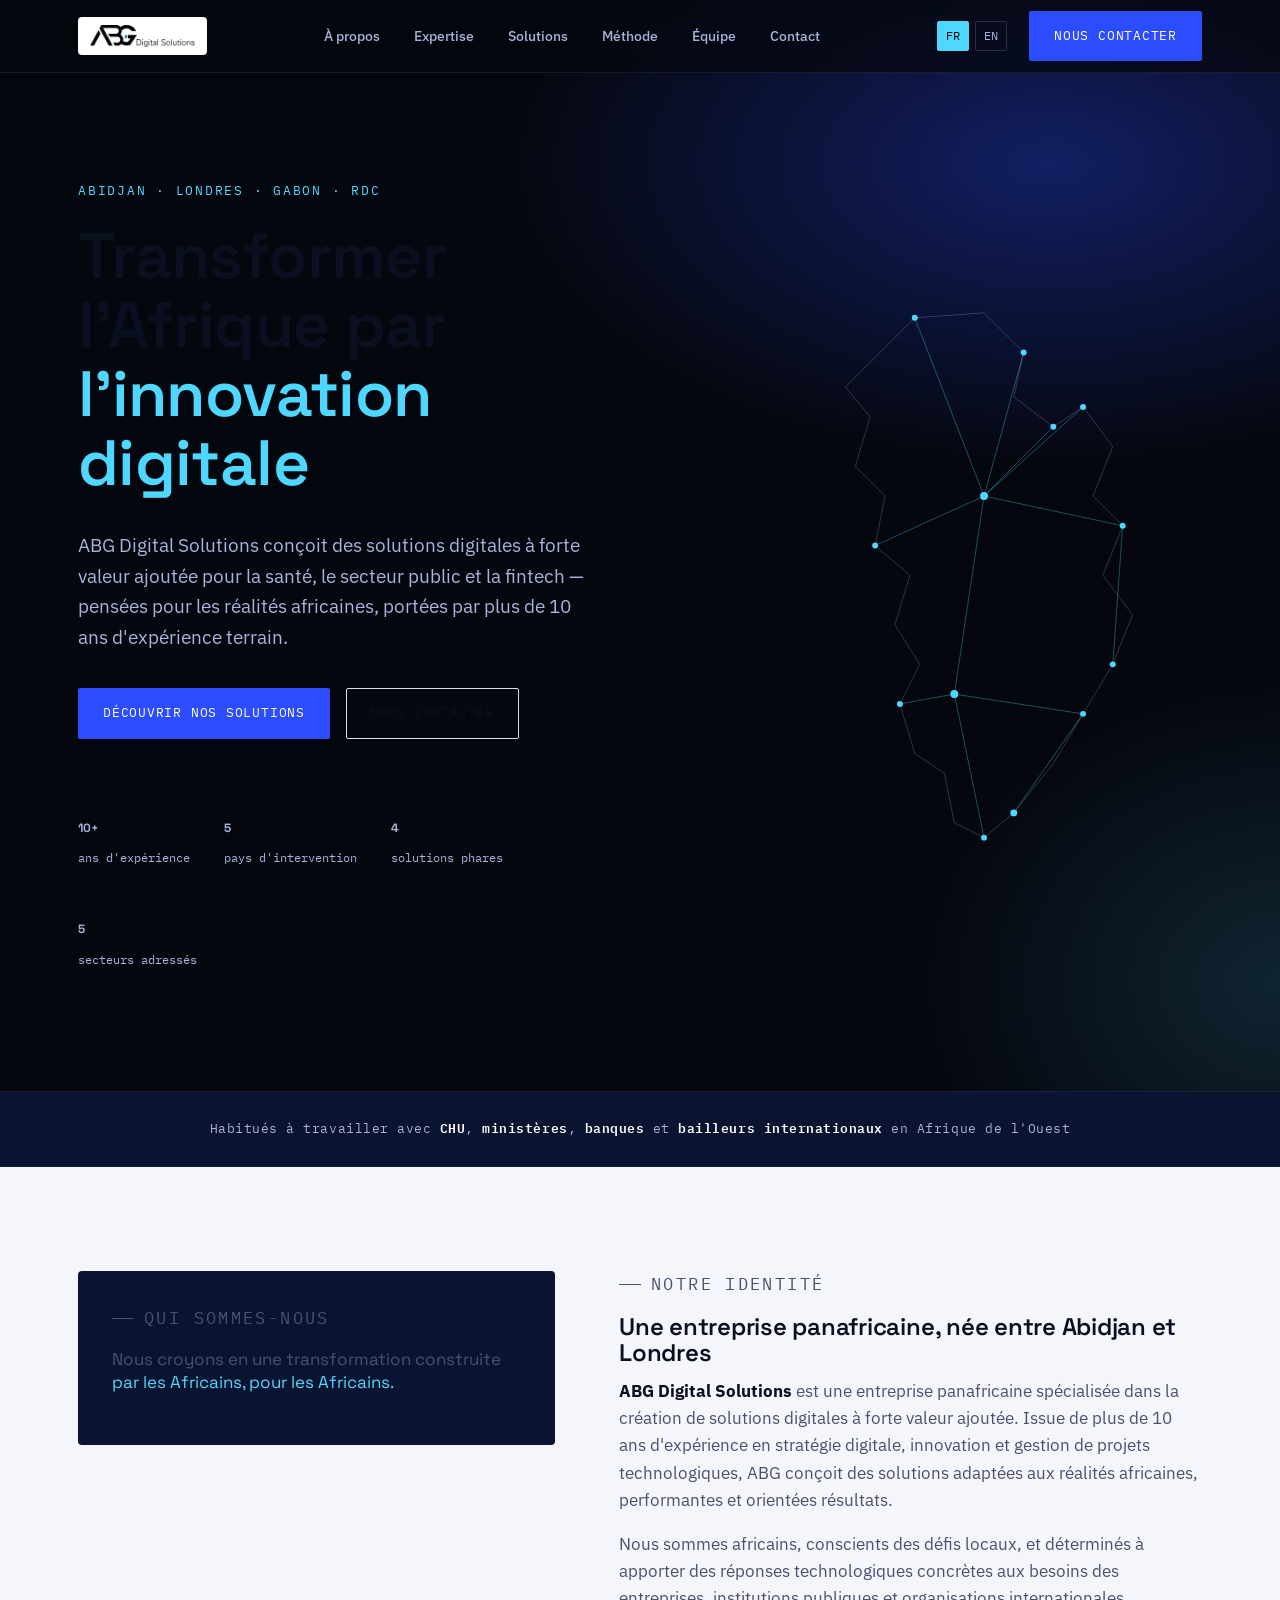
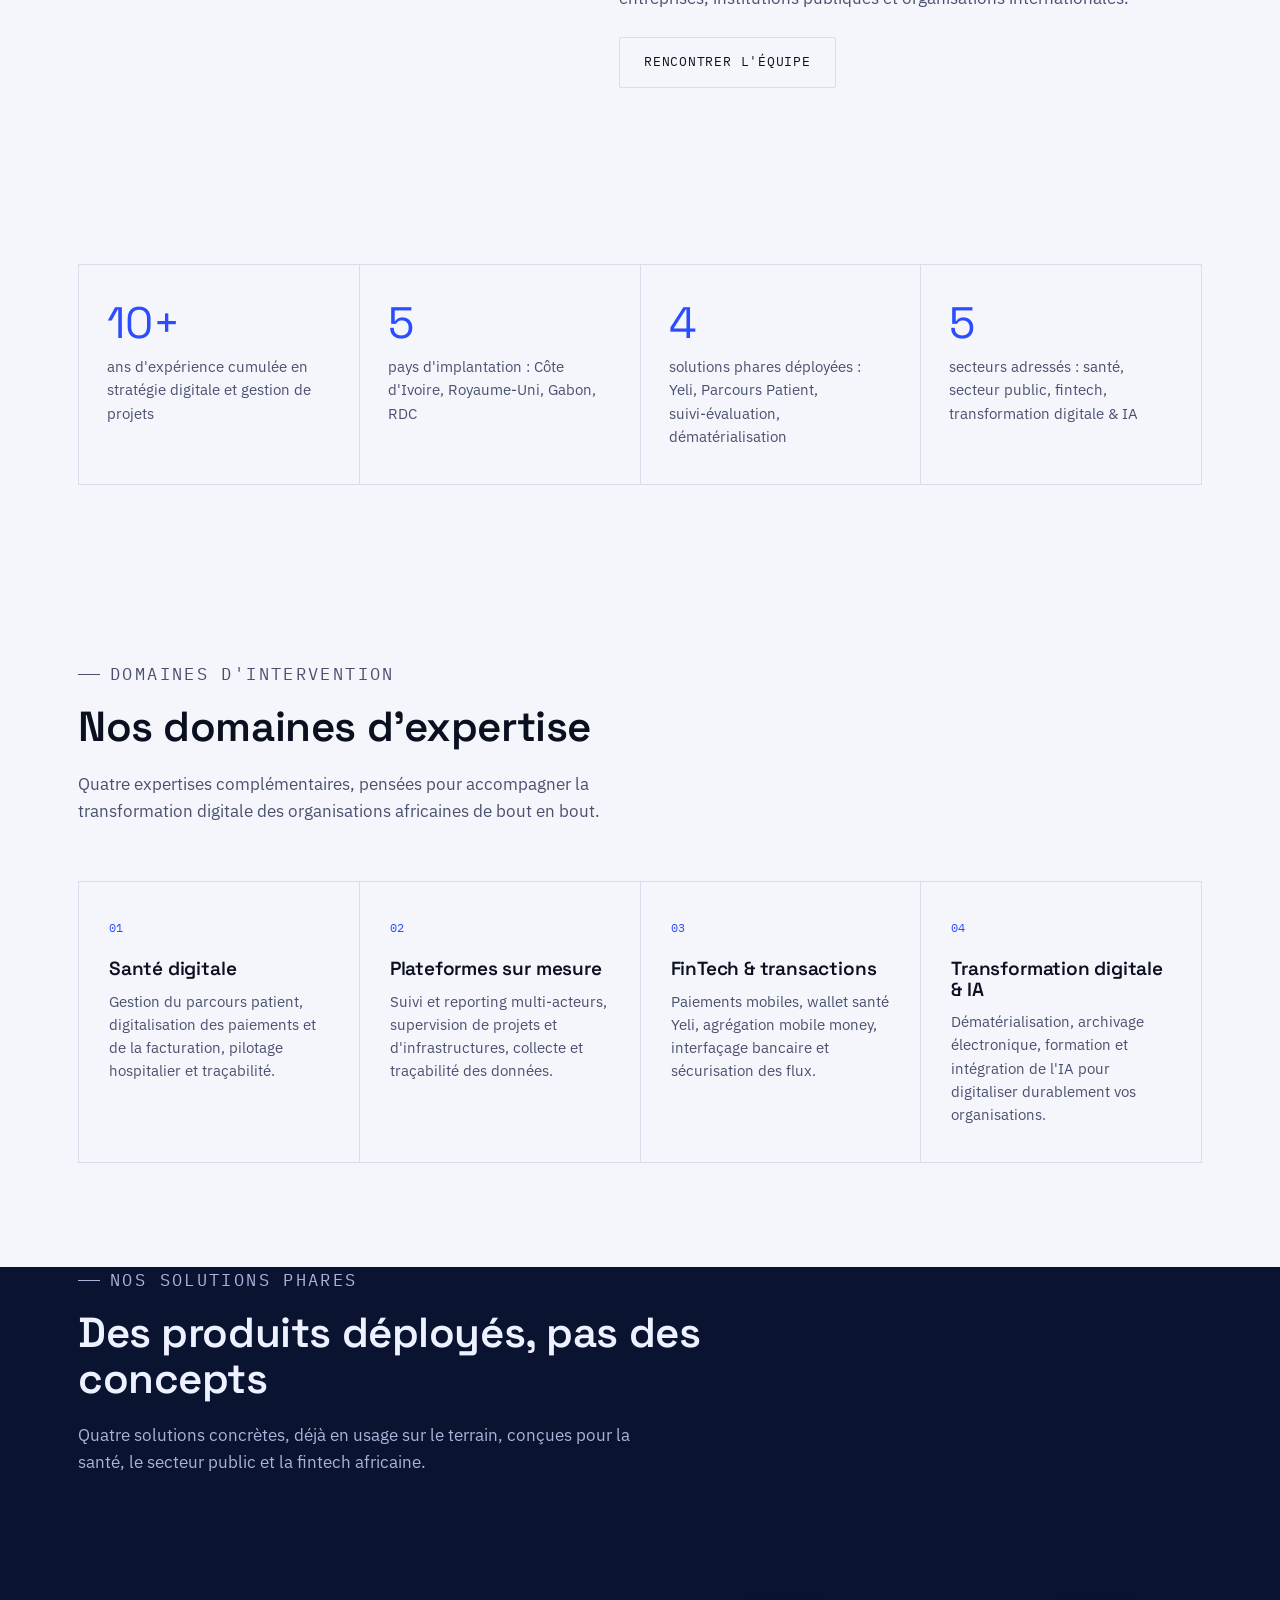
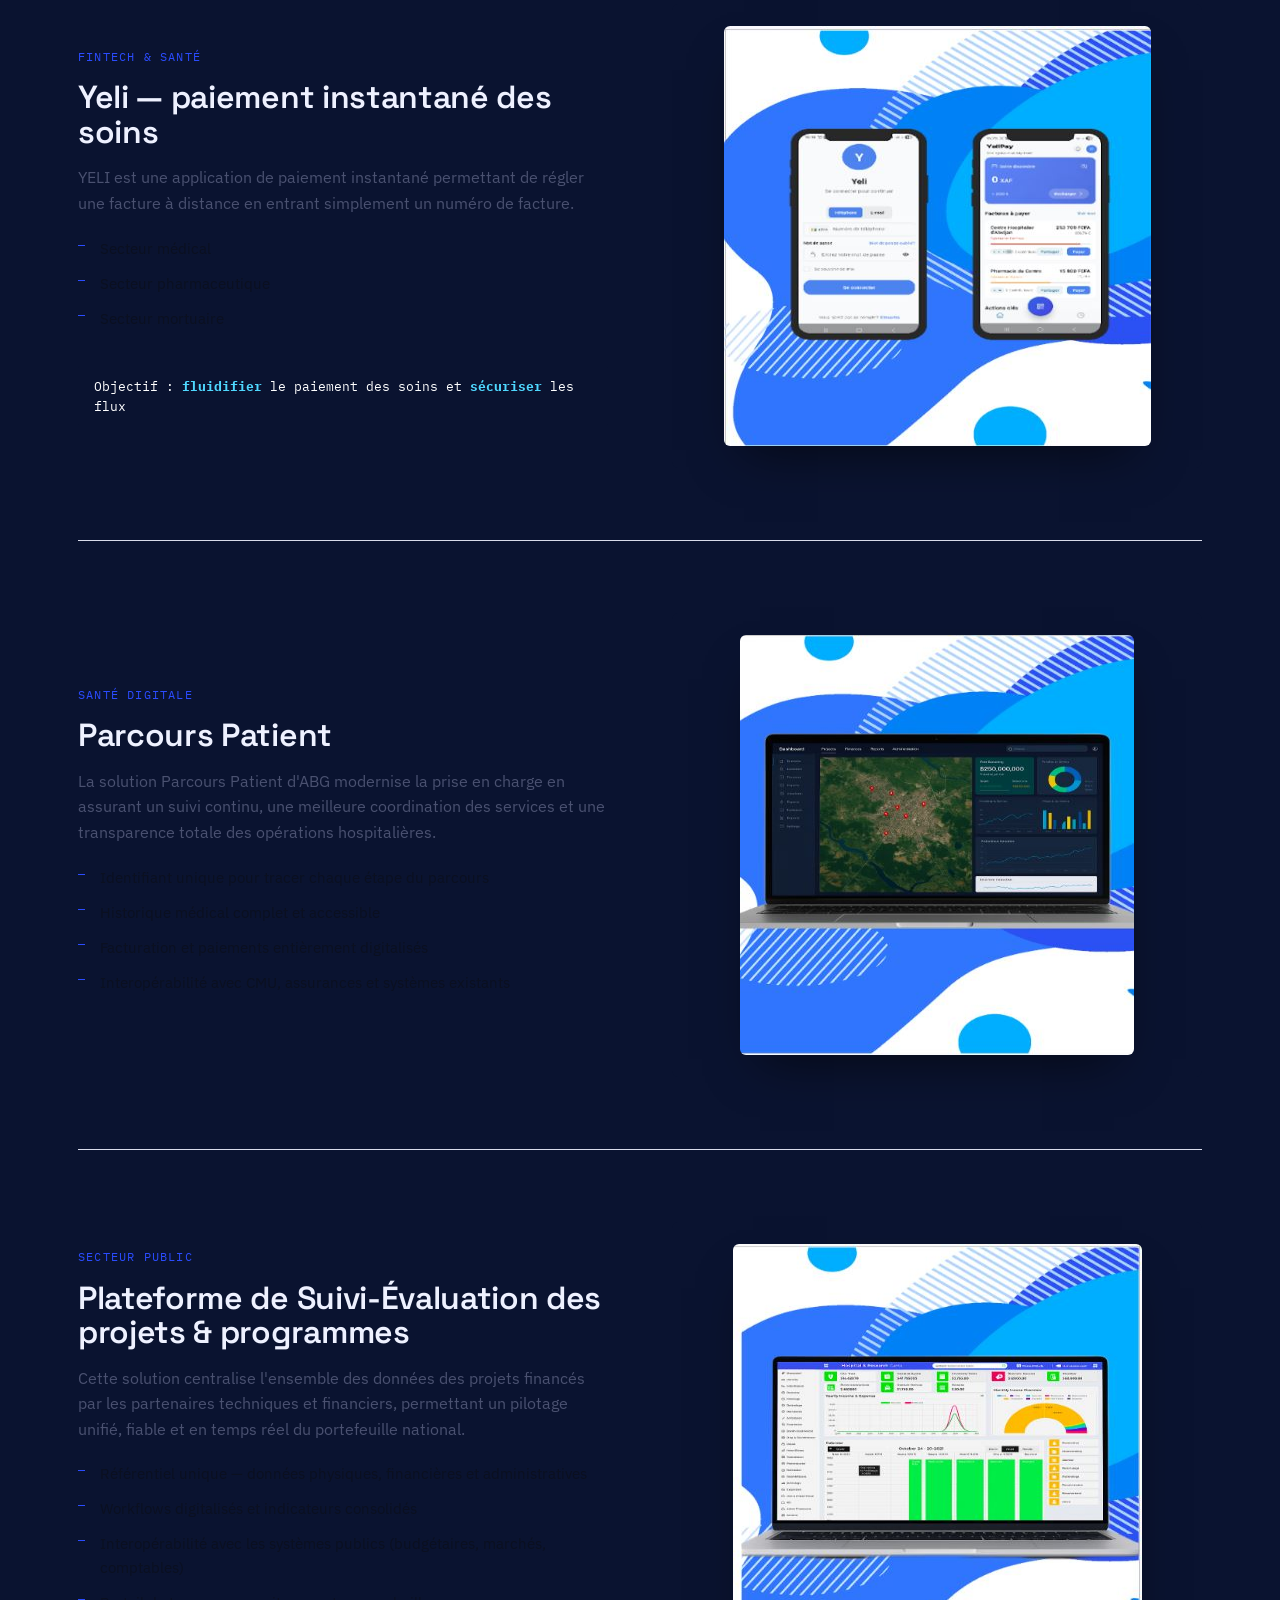
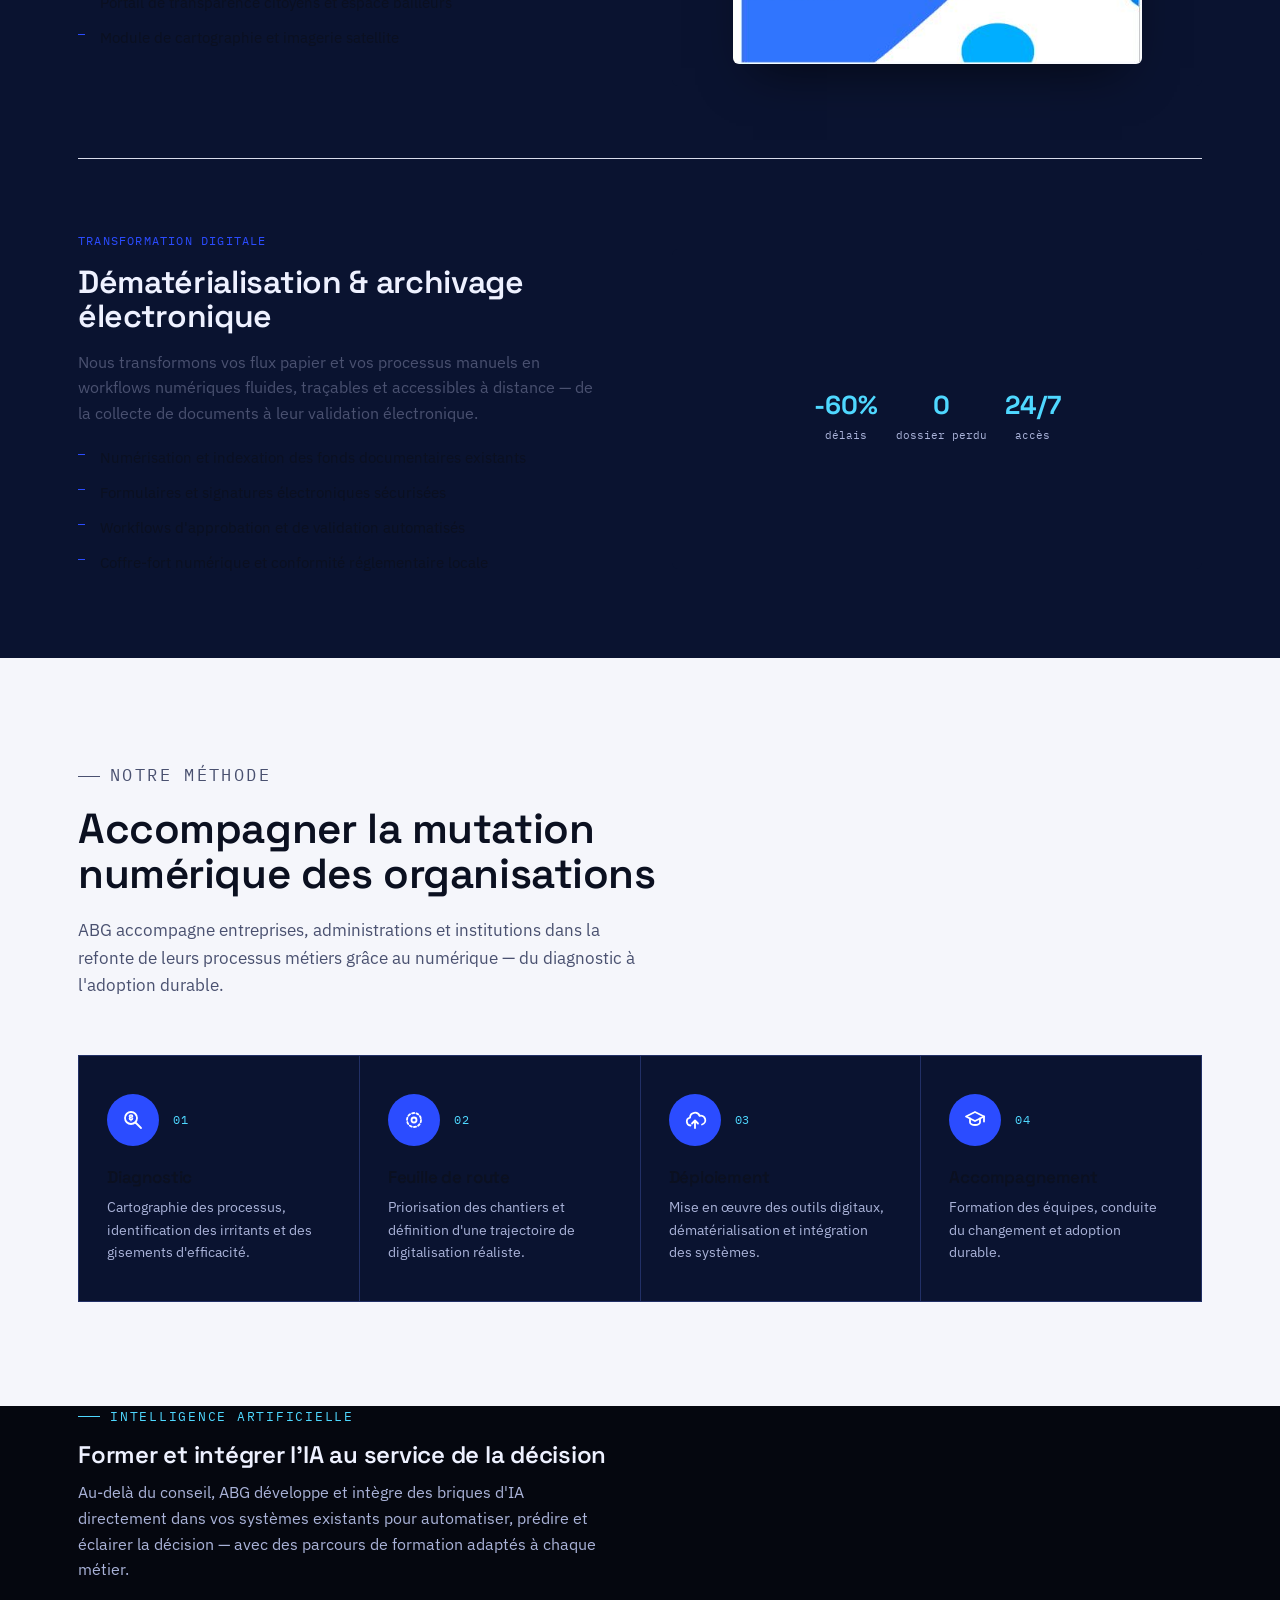
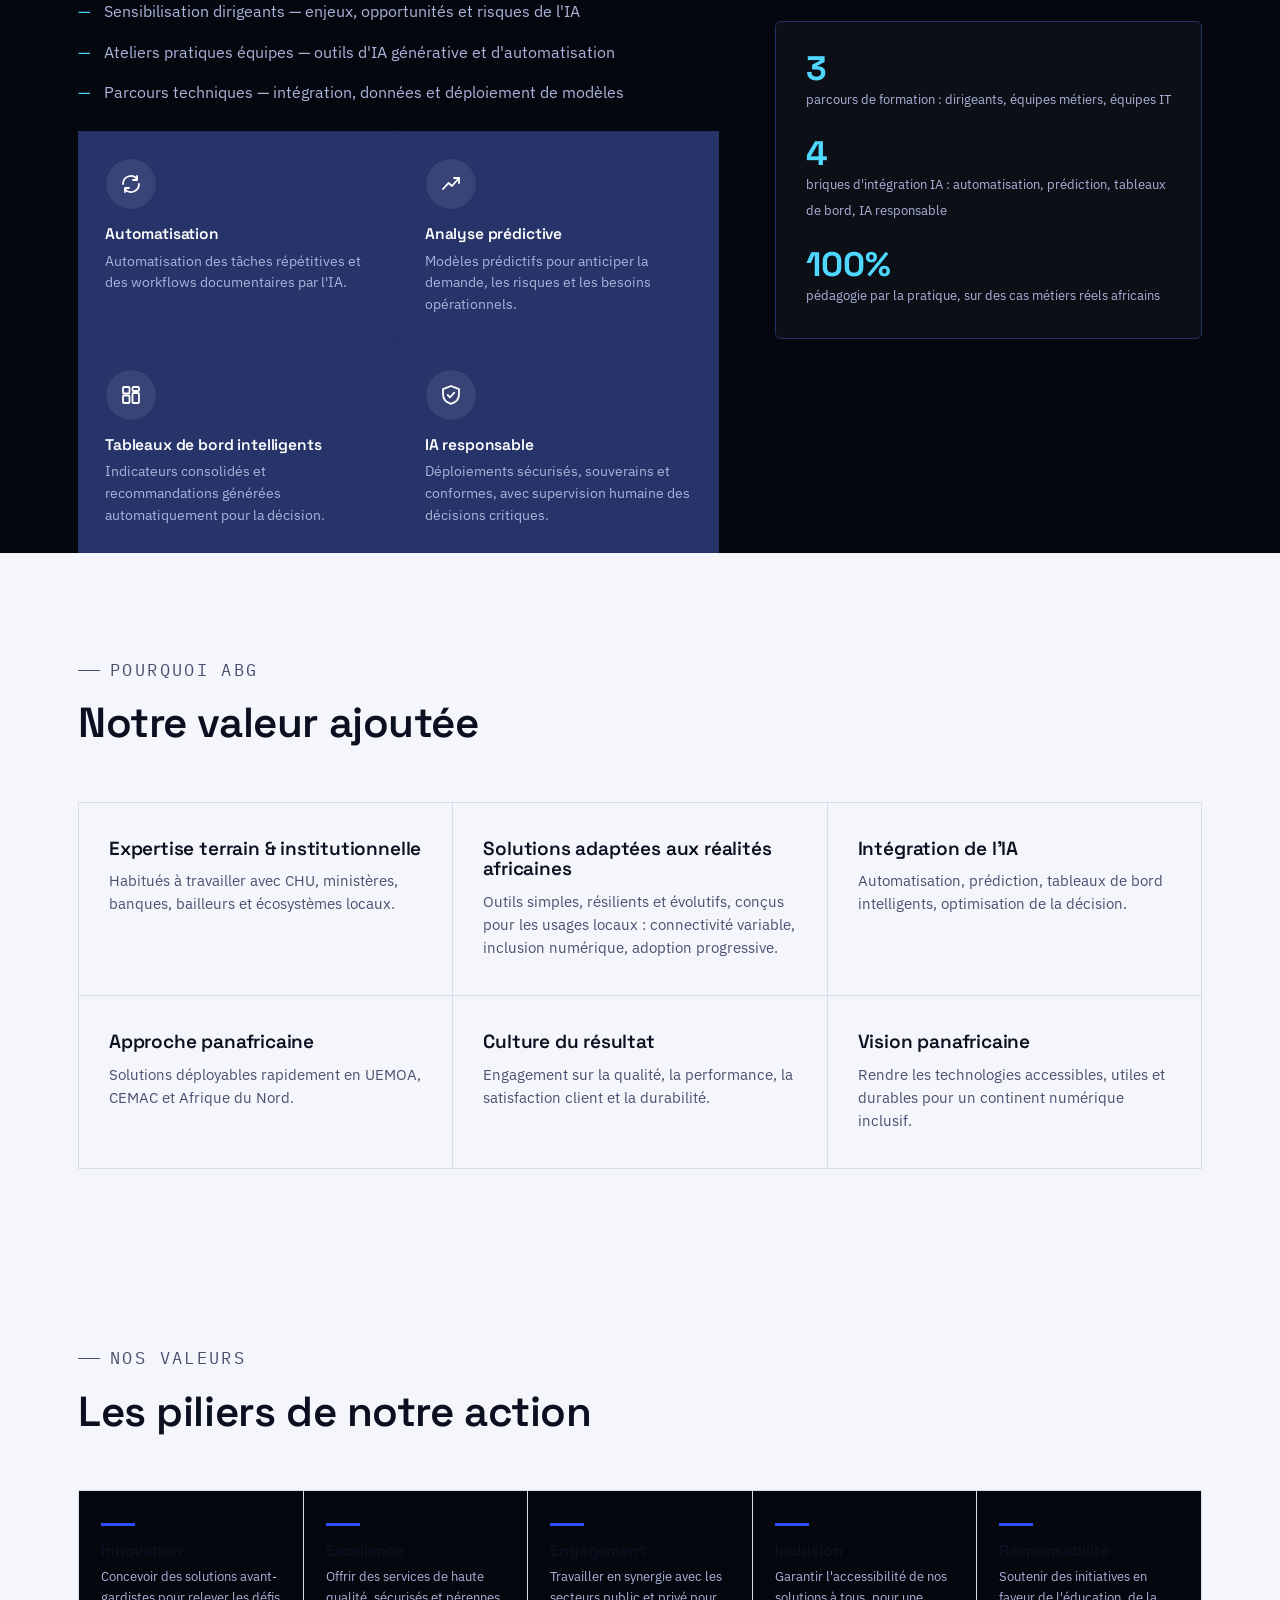
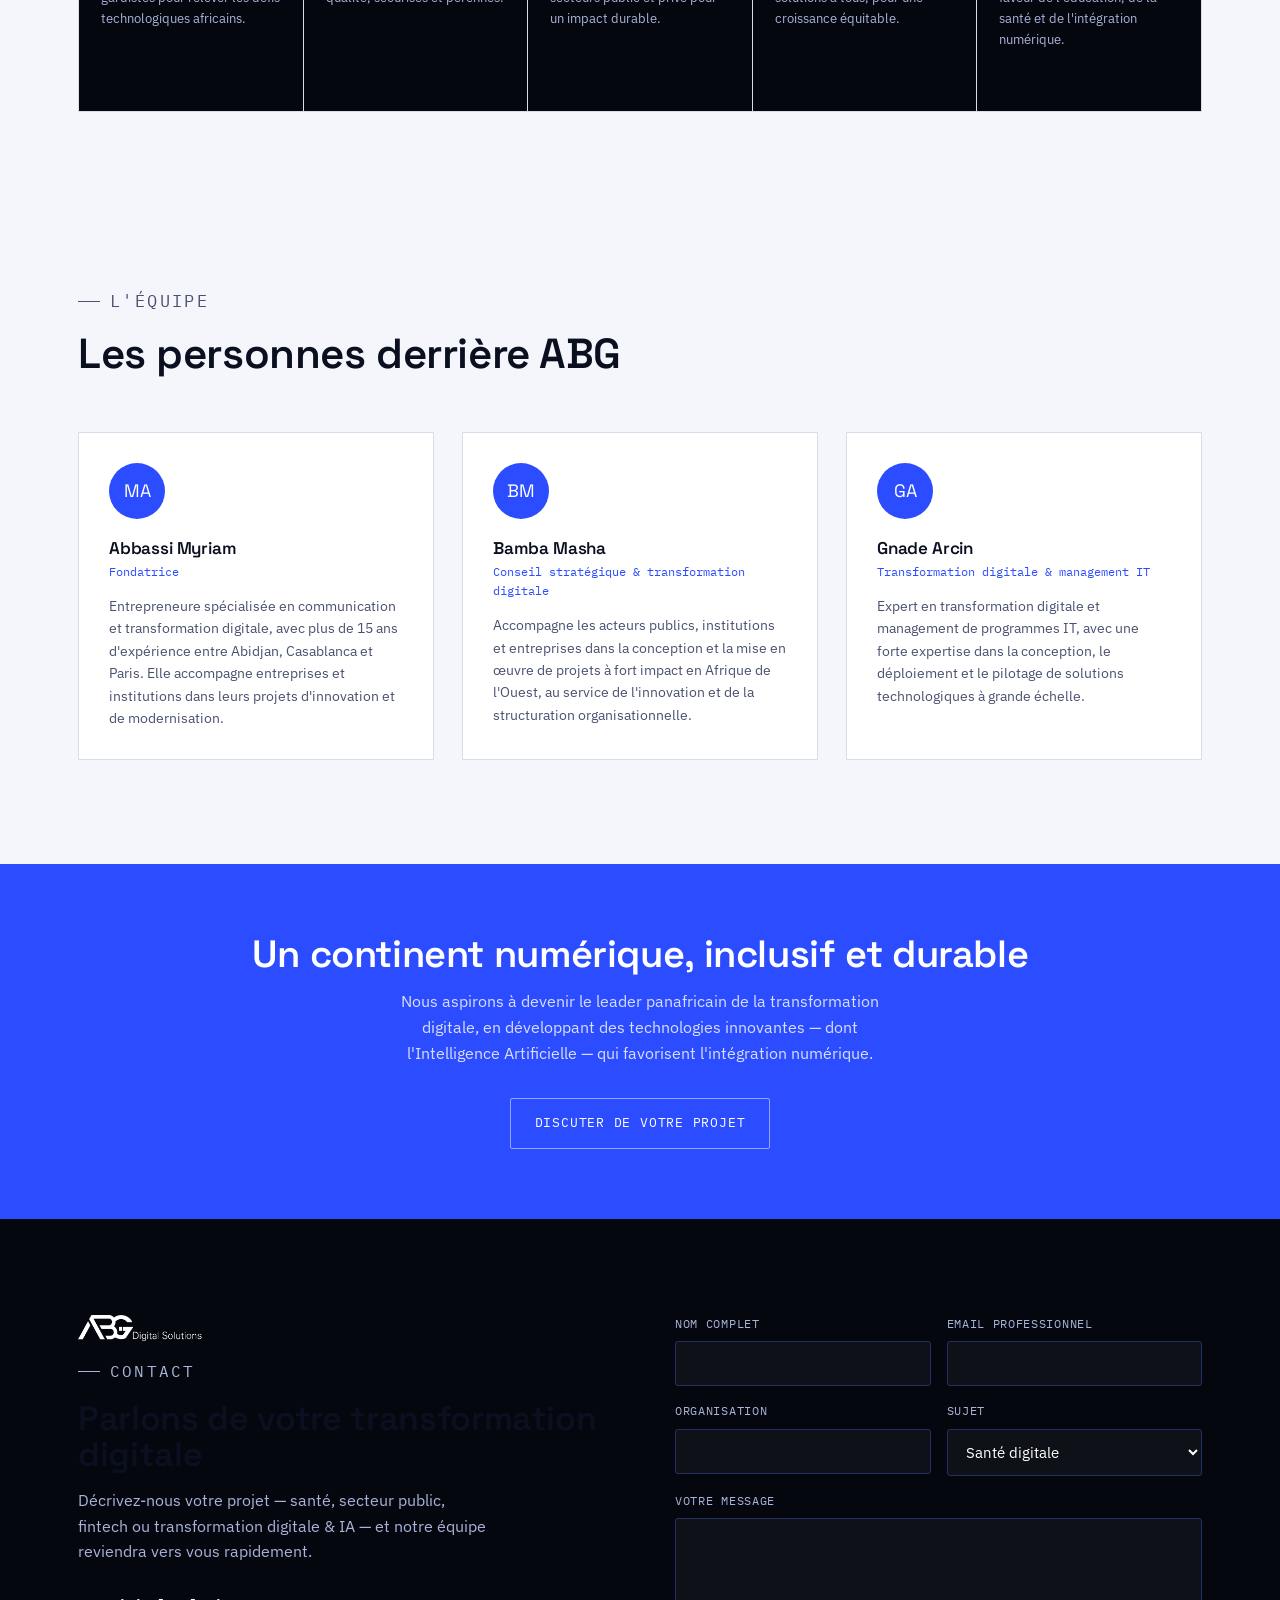
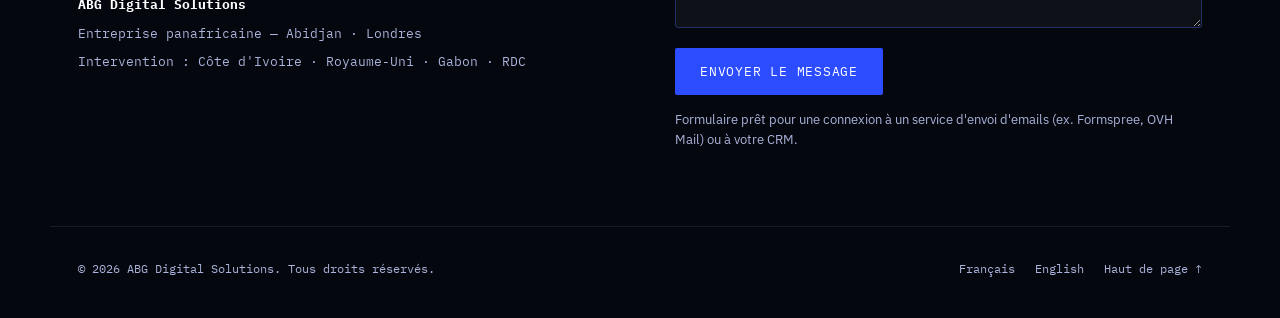
==== commit 000ee79d: "Add files via upload" ====
--- a/index.html
+++ b/index.html
@@ -54,7 +54,7 @@
 
 <header class="nav">
   <div class="container nav__inner">
-    <a href="#top" class="nav__logo"><span class="nav__mark" aria-hidden="true"></span>ABG <span>Digital Solutions</span></a>
+    <a href="#top" class="nav__logo"><span class="nav__logo-chip"><img src="/assets/img/logo.png" alt="ABG Digital Solutions" width="140" height="30"></span></a>
     <nav class="nav__links" aria-label="Navigation principale">
       <a href="#apropos">À propos</a>
       <a href="#expertise">Expertise</a>
@@ -196,13 +196,8 @@
           </ul>
           <span class="solution__badge">Objectif : <b>fluidifier</b> le paiement des soins et <b>sécuriser</b> les flux</span>
         </div>
-        <div class="solution__visual mock">
-          <div class="mock-phone">
-            <div class="mock-phone__notch"></div>
-            <div class="mock-phone__row"><span>Centre Hospitalier</span><span>253 700 F</span></div>
-            <div class="mock-phone__row"><span>Pharmacie du Centre</span><span>15 800 F</span></div>
-            <div class="mock-phone__pay">PAYER LA FACTURE</div>
-          </div>
+        <div class="solution__visual mock-shot">
+          <img src="/assets/img/yeli-mockup.jpg" alt="Interface de l'application Yeli, paiement instantané de factures de santé" loading="lazy" width="427" height="548">
         </div>
       </div>
 
@@ -218,12 +213,8 @@
             <li>Interopérabilité avec CMU, assurances et systèmes existants</li>
           </ul>
         </div>
-        <div class="solution__visual mock">
-          <div class="mock-dash">
-            <div class="mock-dash__bar"><span class="mock-dash__dot"></span>Hospital &amp; Research Centre</div>
-            <div class="mock-dash__cols"><i style="height:40%"></i><i style="height:70%"></i><i style="height:55%"></i><i style="height:90%"></i><i style="height:60%"></i><i style="height:35%"></i></div>
-            <div class="mock-dash__foot"><span>Recettes</span><span>Consultations</span><span>Admissions</span></div>
-          </div>
+        <div class="solution__visual mock-shot">
+          <img src="/assets/img/parcours-patient-mockup.jpg" alt="Tableau de bord du parcours patient : recettes, dépenses, planning hospitalier" loading="lazy" width="394" height="545">
         </div>
       </div>
 
@@ -240,12 +231,8 @@
             <li>Module de cartographie et imagerie satellite</li>
           </ul>
         </div>
-        <div class="solution__visual mock">
-          <div class="mock-dash">
-            <div class="mock-dash__bar"><span class="mock-dash__dot"></span>Suivi national des projets</div>
-            <div class="mock-dash__cols"><i style="height:80%"></i><i style="height:50%"></i><i style="height:65%"></i><i style="height:45%"></i><i style="height:75%"></i><i style="height:30%"></i></div>
-            <div class="mock-dash__foot"><span>Décaissé</span><span>Restant</span><span>Alertes</span></div>
-          </div>
+        <div class="solution__visual mock-shot">
+          <img src="/assets/img/suivi-evaluation-mockup.jpg" alt="Tableau de bord de suivi-évaluation des projets financés, cartographie et indicateurs" loading="lazy" width="409" height="548">
         </div>
       </div>
 
@@ -283,10 +270,34 @@
         <p>ABG accompagne entreprises, administrations et institutions dans la refonte de leurs processus métiers grâce au numérique — du diagnostic à l'adoption durable.</p>
       </div>
       <div class="process" data-reveal>
-        <div class="process__step"><div class="process__num">01</div><h4>Diagnostic</h4><p>Cartographie des processus, identification des irritants et des gisements d'efficacité.</p></div>
-        <div class="process__step"><div class="process__num">02</div><h4>Feuille de route</h4><p>Priorisation des chantiers et définition d'une trajectoire de digitalisation réaliste.</p></div>
-        <div class="process__step"><div class="process__num">03</div><h4>Déploiement</h4><p>Mise en œuvre des outils digitaux, dématérialisation et intégration des systèmes.</p></div>
-        <div class="process__step"><div class="process__num">04</div><h4>Accompagnement</h4><p>Formation des équipes, conduite du changement et adoption durable.</p></div>
+        <div class="process__step">
+          <div class="process__head">
+            <div class="icon-badge"><svg viewBox="0 0 24 24"><circle cx="10" cy="10" r="6"/><line x1="20" y1="20" x2="14.5" y2="14.5"/><path d="M10 7.2v5.6M8.3 8.4c0-.9.8-1.6 1.7-1.6s1.7.6 1.7 1.4-.8 1-1.7 1-1.7.4-1.7 1.2.8 1.4 1.7 1.4 1.7-.7 1.7-1.6" stroke-width="1.2"/></svg></div>
+            <span class="process__num">01</span>
+          </div>
+          <h4>Diagnostic</h4><p>Cartographie des processus, identification des irritants et des gisements d'efficacité.</p>
+        </div>
+        <div class="process__step">
+          <div class="process__head">
+            <div class="icon-badge"><svg viewBox="0 0 24 24"><circle cx="12" cy="12" r="7" stroke-dasharray="2.2 2.2"/><circle cx="12" cy="12" r="2.5"/></svg></div>
+            <span class="process__num">02</span>
+          </div>
+          <h4>Feuille de route</h4><p>Priorisation des chantiers et définition d'une trajectoire de digitalisation réaliste.</p>
+        </div>
+        <div class="process__step">
+          <div class="process__head">
+            <div class="icon-badge"><svg viewBox="0 0 24 24"><path d="M7.5 17.5a4 4 0 01-.5-7.9 5 5 0 019.6-1.8A4.2 4.2 0 0119 16.5"/><path d="M12 20v-7M9 15.5L12 12.5l3 3"/></svg></div>
+            <span class="process__num">03</span>
+          </div>
+          <h4>Déploiement</h4><p>Mise en œuvre des outils digitaux, dématérialisation et intégration des systèmes.</p>
+        </div>
+        <div class="process__step">
+          <div class="process__head">
+            <div class="icon-badge"><svg viewBox="0 0 24 24"><path d="M12 4 L21 8.5 L12 13 L3 8.5 Z"/><path d="M7 10.3v4c0 1.4 2.2 2.7 5 2.7s5-1.3 5-2.7v-4"/><path d="M21 8.5v5"/></svg></div>
+            <span class="process__num">04</span>
+          </div>
+          <h4>Accompagnement</h4><p>Formation des équipes, conduite du changement et adoption durable.</p>
+        </div>
       </div>
     </div>
   </section>
@@ -302,10 +313,25 @@
           <li>Sensibilisation dirigeants — enjeux, opportunités et risques de l'IA</li>
           <li>Ateliers pratiques équipes — outils d'IA générative et d'automatisation</li>
           <li>Parcours techniques — intégration, données et déploiement de modèles</li>
-          <li>Automatisation des workflows documentaires et tâches répétitives</li>
-          <li>Tableaux de bord intelligents et analyse prédictive</li>
-          <li>IA responsable — supervision humaine des décisions critiques</li>
         </ul>
+        <div class="ai-grid">
+          <div class="ai-card">
+            <div class="icon-badge icon-badge--dark"><svg viewBox="0 0 24 24"><path d="M4 12a8 8 0 0114-5.3M20 12a8 8 0 01-14 5.3"/><path d="M18 4v4h-4M6 20v-4h4"/></svg></div>
+            <h4>Automatisation</h4><p>Automatisation des tâches répétitives et des workflows documentaires par l'IA.</p>
+          </div>
+          <div class="ai-card">
+            <div class="icon-badge icon-badge--dark"><svg viewBox="0 0 24 24"><path d="M4 17 L9.5 11 L13 14 L20 6"/><path d="M15 6h5v5"/></svg></div>
+            <h4>Analyse prédictive</h4><p>Modèles prédictifs pour anticiper la demande, les risques et les besoins opérationnels.</p>
+          </div>
+          <div class="ai-card">
+            <div class="icon-badge icon-badge--dark"><svg viewBox="0 0 24 24"><rect x="4" y="4" width="6.5" height="6.5" rx="1"/><rect x="13.5" y="4" width="6.5" height="4" rx="1"/><rect x="13.5" y="10" width="6.5" height="10" rx="1"/><rect x="4" y="12.5" width="6.5" height="7.5" rx="1"/></svg></div>
+            <h4>Tableaux de bord intelligents</h4><p>Indicateurs consolidés et recommandations générées automatiquement pour la décision.</p>
+          </div>
+          <div class="ai-card">
+            <div class="icon-badge icon-badge--dark"><svg viewBox="0 0 24 24"><path d="M12 3 L20 6.2 V11 c0 5.2-3.8 8.6-8 9.8-4.2-1.2-8-4.6-8-9.8V6.2 Z"/><path d="M8.7 12 l2.3 2.3 4.3-4.6"/></svg></div>
+            <h4>IA responsable</h4><p>Déploiements sécurisés, souverains et conformes, avec supervision humaine des décisions critiques.</p>
+          </div>
+        </div>
       </div>
       <div class="benefits__panel" data-reveal>
         <div class="figure"><strong>3</strong><span>parcours de formation : dirigeants, équipes métiers, équipes IT</span></div>
@@ -393,6 +419,7 @@
   <footer class="footer" id="contact">
     <div class="container footer__grid">
       <div class="footer__intro" data-reveal>
+        <img src="/assets/img/logo.png" alt="ABG Digital Solutions" class="footer__logo">
         <p class="eyebrow on-dark">Contact</p>
         <h2>Parlons de votre transformation digitale</h2>
         <p>Décrivez-nous votre projet — santé, secteur public, fintech ou transformation digitale &amp; IA — et notre équipe reviendra vers vous rapidement.</p>
--- a/assets/css/style.css
+++ b/assets/css/style.css
@@ -122,11 +122,33 @@
   height:72px;
 }
 .nav__logo{
-  font-family:var(--font-display); font-weight:700; font-size:18px;
-  color:#fff; display:flex; align-items:center; gap:9px;
-}
-.nav__logo span{ color:var(--cyan-400); }
-.nav__mark{ width:11px; height:11px; background:var(--cyan-400); display:inline-block; }
+  display:flex; align-items:center; gap:9px;
+}
+.nav__logo-chip{
+  background:#fff; border-radius:4px; padding:8px 12px; display:flex; align-items:center;
+  transition:transform .2s;
+}
+.nav__logo:hover .nav__logo-chip{ transform:translateY(-1px); }
+.nav__logo-chip img{ height:22px; width:auto; display:block; }
+.footer__logo{ height:26px; width:auto; margin-bottom:18px; filter:brightness(0) saturate(100%) invert(1); }
+
+/* ---------- Icon badges (reused from the ABG deck's own icon language) ---------- */
+.icon-badge{
+  width:52px; height:52px; border-radius:50%; background:var(--blue-600);
+  display:flex; align-items:center; justify-content:center; flex-shrink:0;
+}
+.icon-badge svg{ width:24px; height:24px; stroke:#fff; fill:none; stroke-width:1.8; stroke-linecap:round; stroke-linejoin:round; }
+.icon-badge--dark{ background:rgba(255,255,255,.08); border:1px solid var(--line); }
+
+/* ---------- Real product screenshots ---------- */
+.mock-shot{
+  background:var(--navy-900); border-radius:6px; padding:22px;
+  display:flex; align-items:center; justify-content:center; min-height:320px;
+}
+.mock-shot img{
+  max-width:100%; max-height:420px; border-radius:6px;
+  box-shadow:0 24px 48px -20px rgba(0,0,0,.6);
+}
 .nav__links{ display:flex; align-items:center; gap:34px; }
 .nav__links a{
   color:var(--text-on-dark-dim); font-size:14px; font-weight:500;
@@ -308,9 +330,17 @@
 /* ---------- Process ---------- */
 .process{ display:grid; grid-template-columns:repeat(4,1fr); gap:1px; background:var(--line); border:1px solid var(--line); }
 .process__step{ background:var(--navy-900); padding:38px 28px; color:var(--text-on-dark); }
-.process__num{ font-family:var(--font-display); font-size:30px; color:var(--cyan-400); margin-bottom:20px; }
+.process__head{ display:flex; align-items:center; gap:14px; margin-bottom:22px; }
+.process__num{ font-family:var(--font-mono); font-size:12px; color:var(--cyan-400); letter-spacing:.08em; }
 .process__step h4{ font-size:17px; margin-bottom:10px; }
 .process__step p{ font-size:14px; color:var(--text-on-dark-dim); margin:0; }
+
+/* AI integration icon cards */
+.ai-grid{ display:grid; grid-template-columns:repeat(2,1fr); gap:1px; background:var(--line); border:1px solid var(--line); margin-top:26px; }
+.ai-card{ background:rgba(255,255,255,.02); padding:26px; }
+.ai-card .icon-badge{ margin-bottom:16px; }
+.ai-card h4{ font-size:15.5px; margin-bottom:8px; color:#fff; }
+.ai-card p{ font-size:13.5px; color:var(--text-on-dark-dim); margin:0; }
 
 /* ---------- Benefits (dematerialisation) ---------- */
 .benefits{ display:grid; grid-template-columns:1.2fr .8fr; gap:56px; align-items:center; }
@@ -418,7 +448,7 @@
   .nav__toggle{ display:block; }
   .solution{ grid-template-columns:1fr; gap:32px; padding:48px 0; }
   .solution:nth-child(even) .solution__visual{ order:0; }
-  .grid-4, .grid-3, .grid-5, .stat-strip, .process, .team{ grid-template-columns:1fr; }
+  .grid-4, .grid-3, .grid-5, .stat-strip, .process, .team, .ai-grid{ grid-template-columns:1fr; }
   .form-row{ grid-template-columns:1fr; }
   .footer__bottom{ flex-direction:column; align-items:flex-start; }
   .hero{ padding:150px 0 80px; }
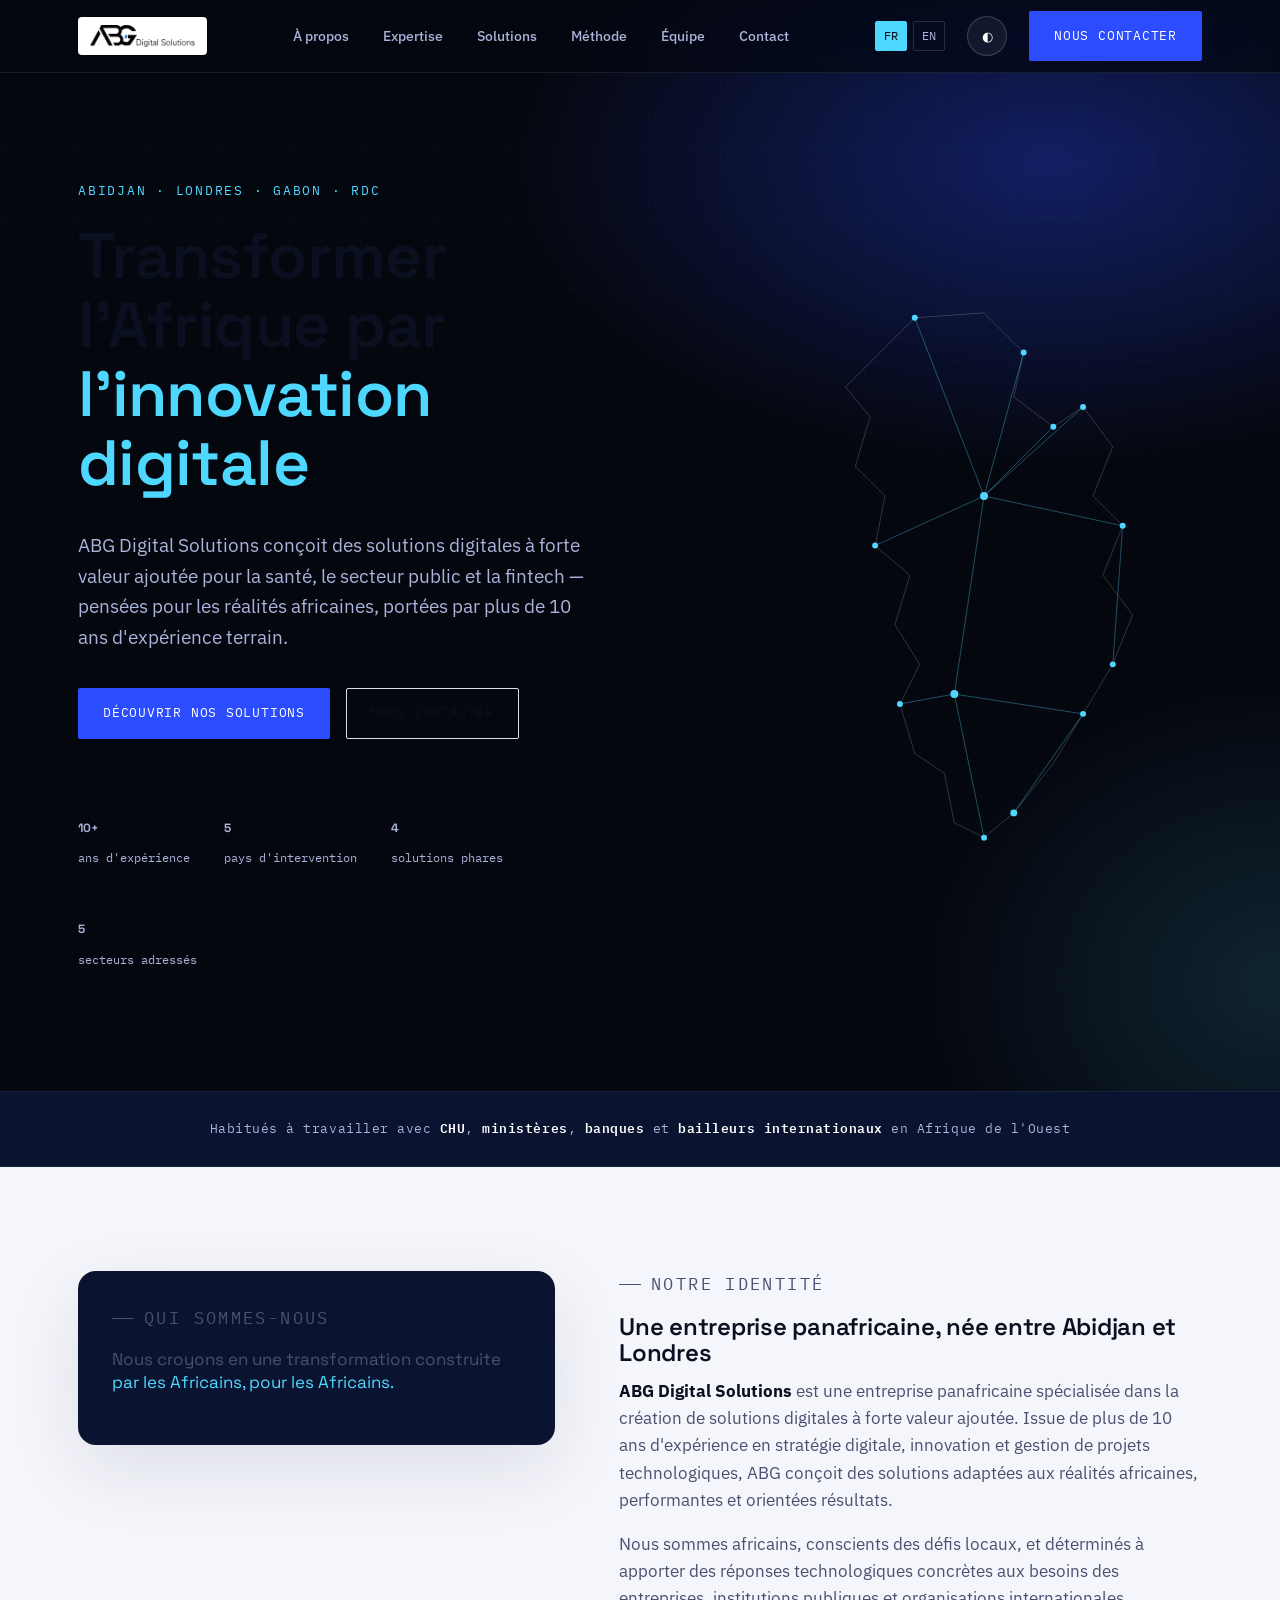
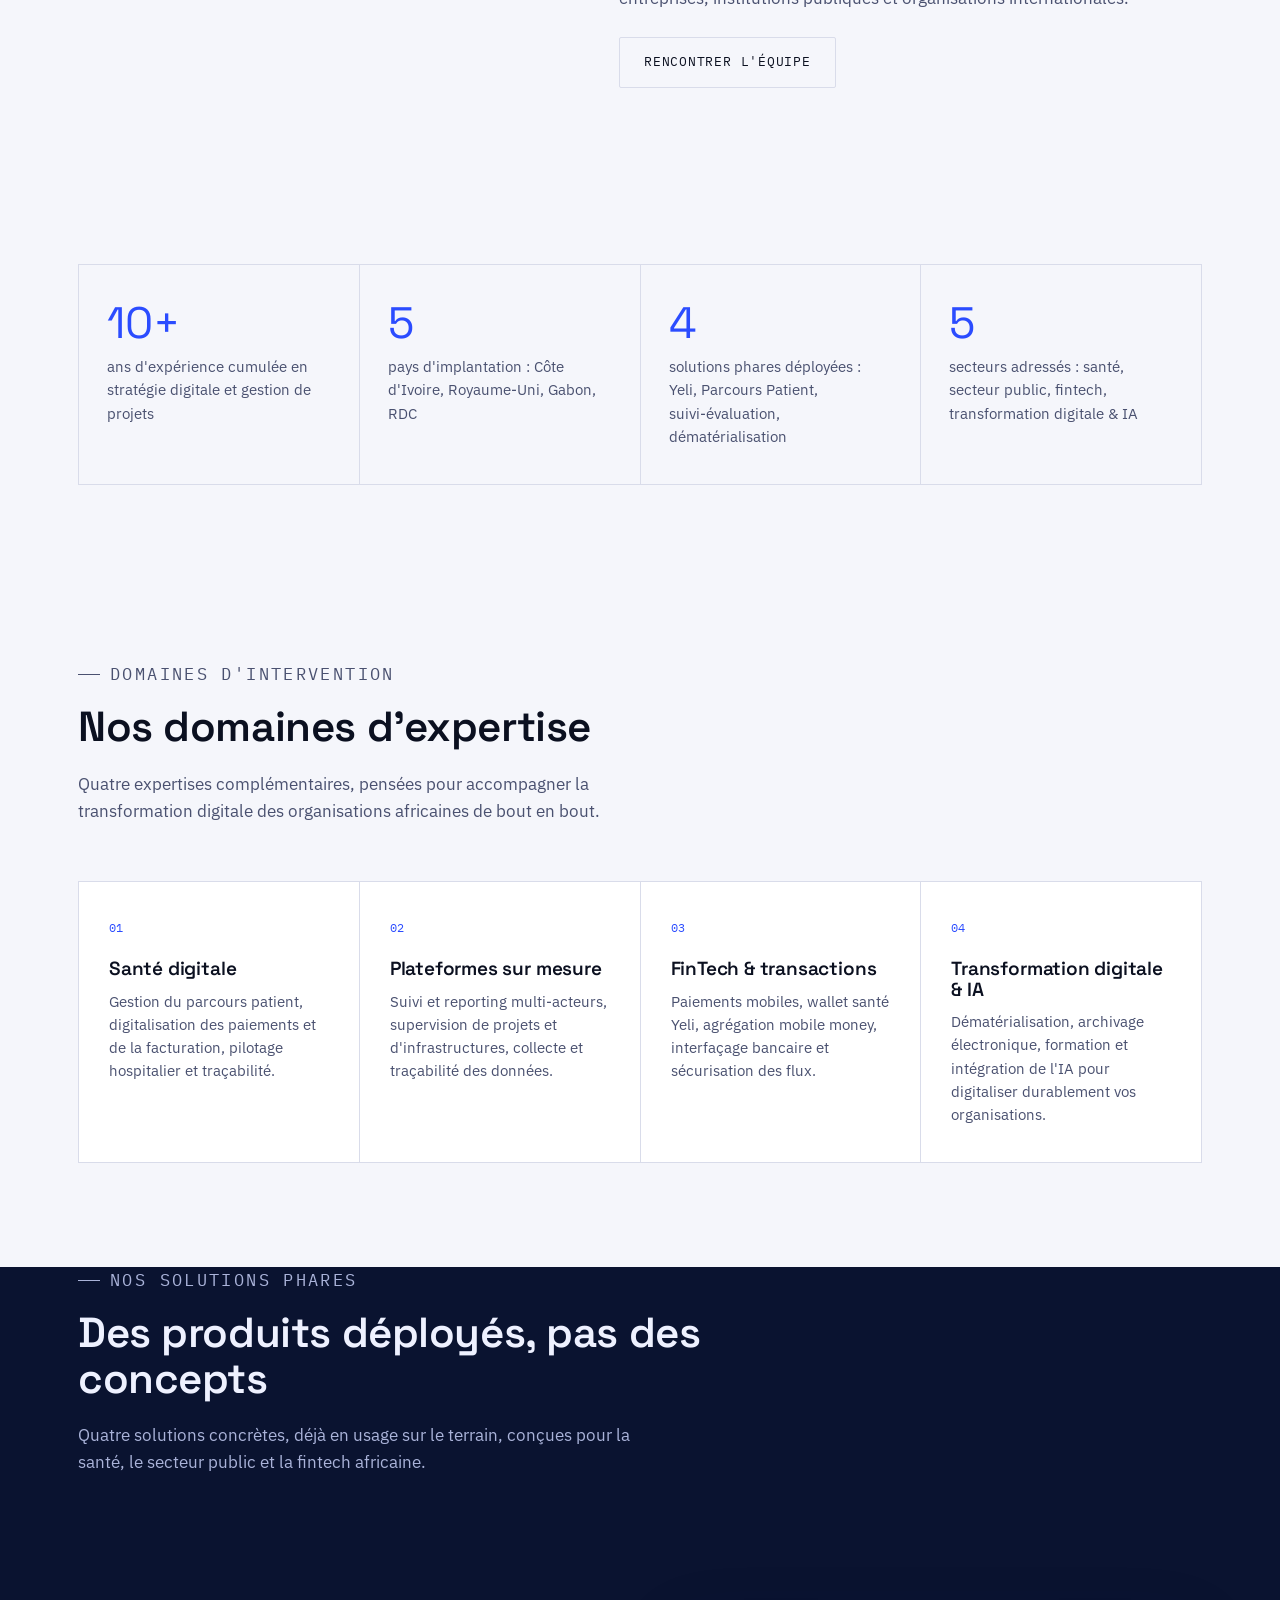
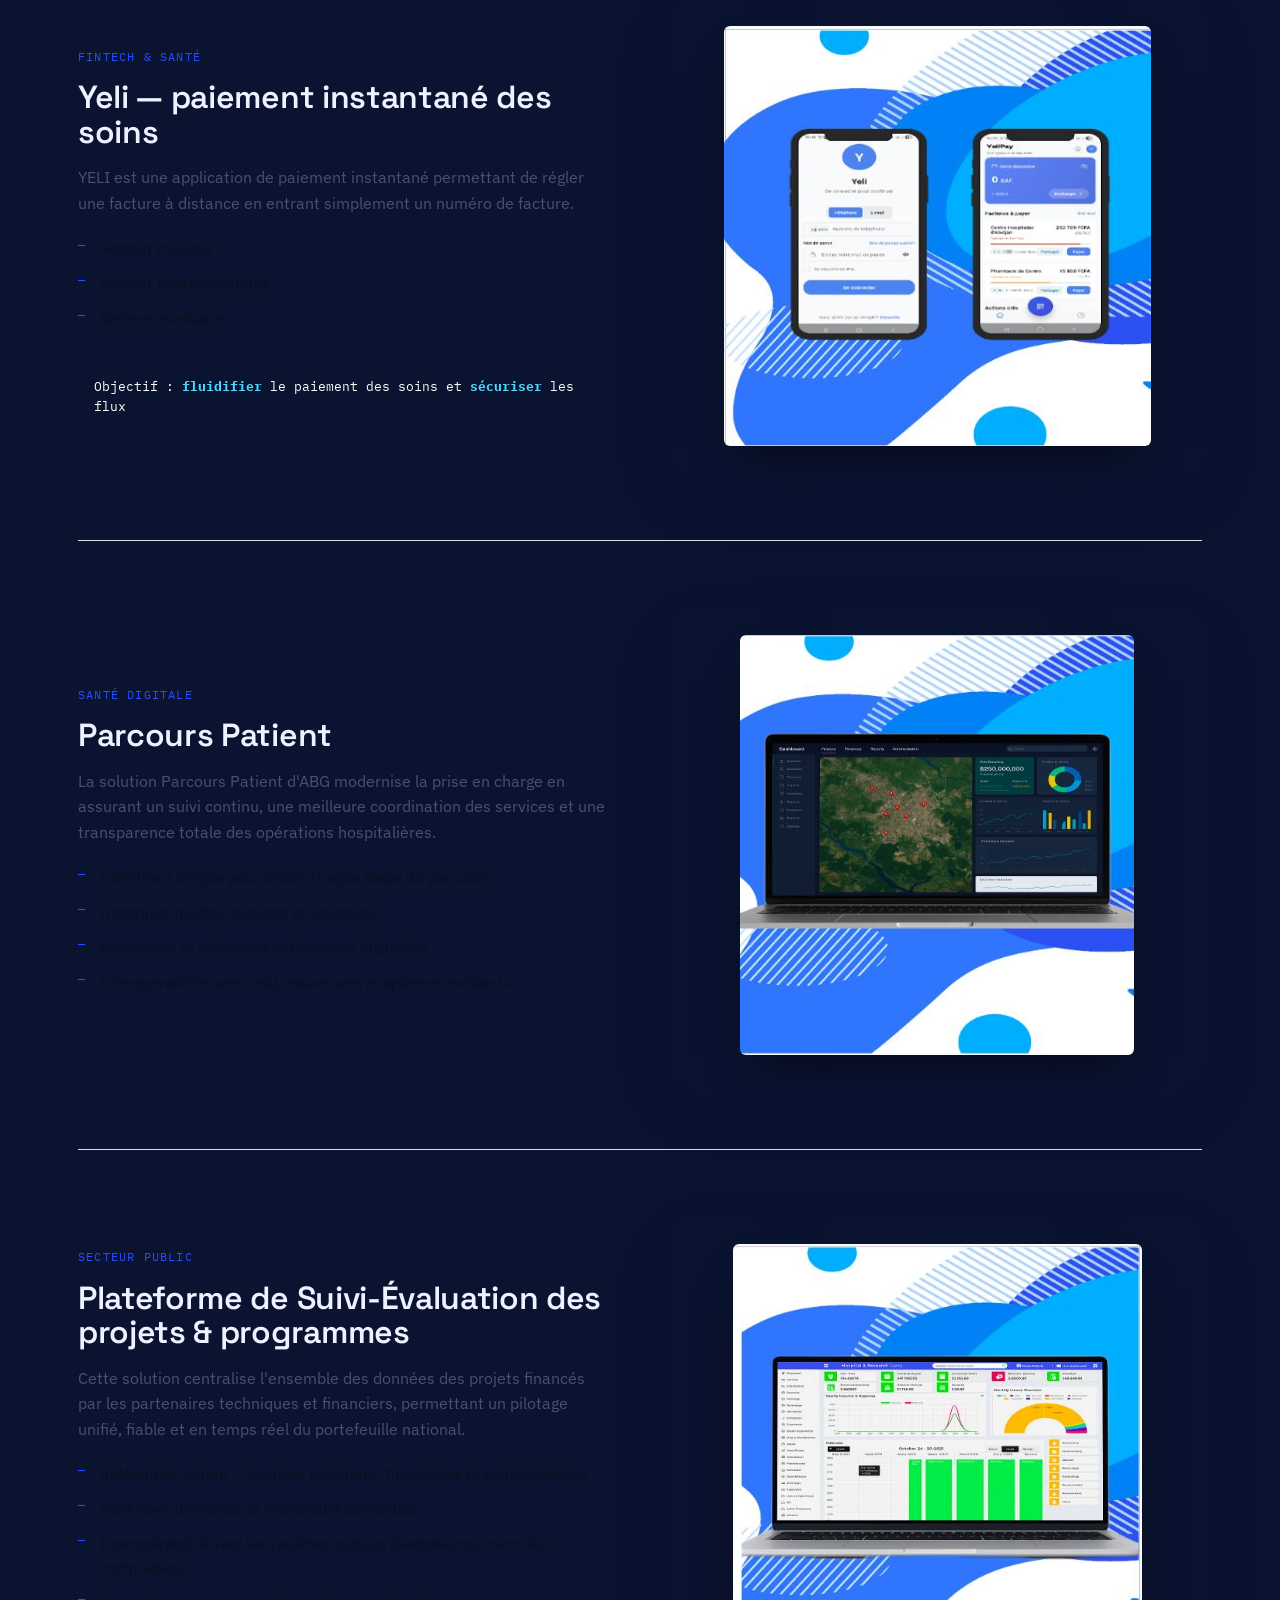
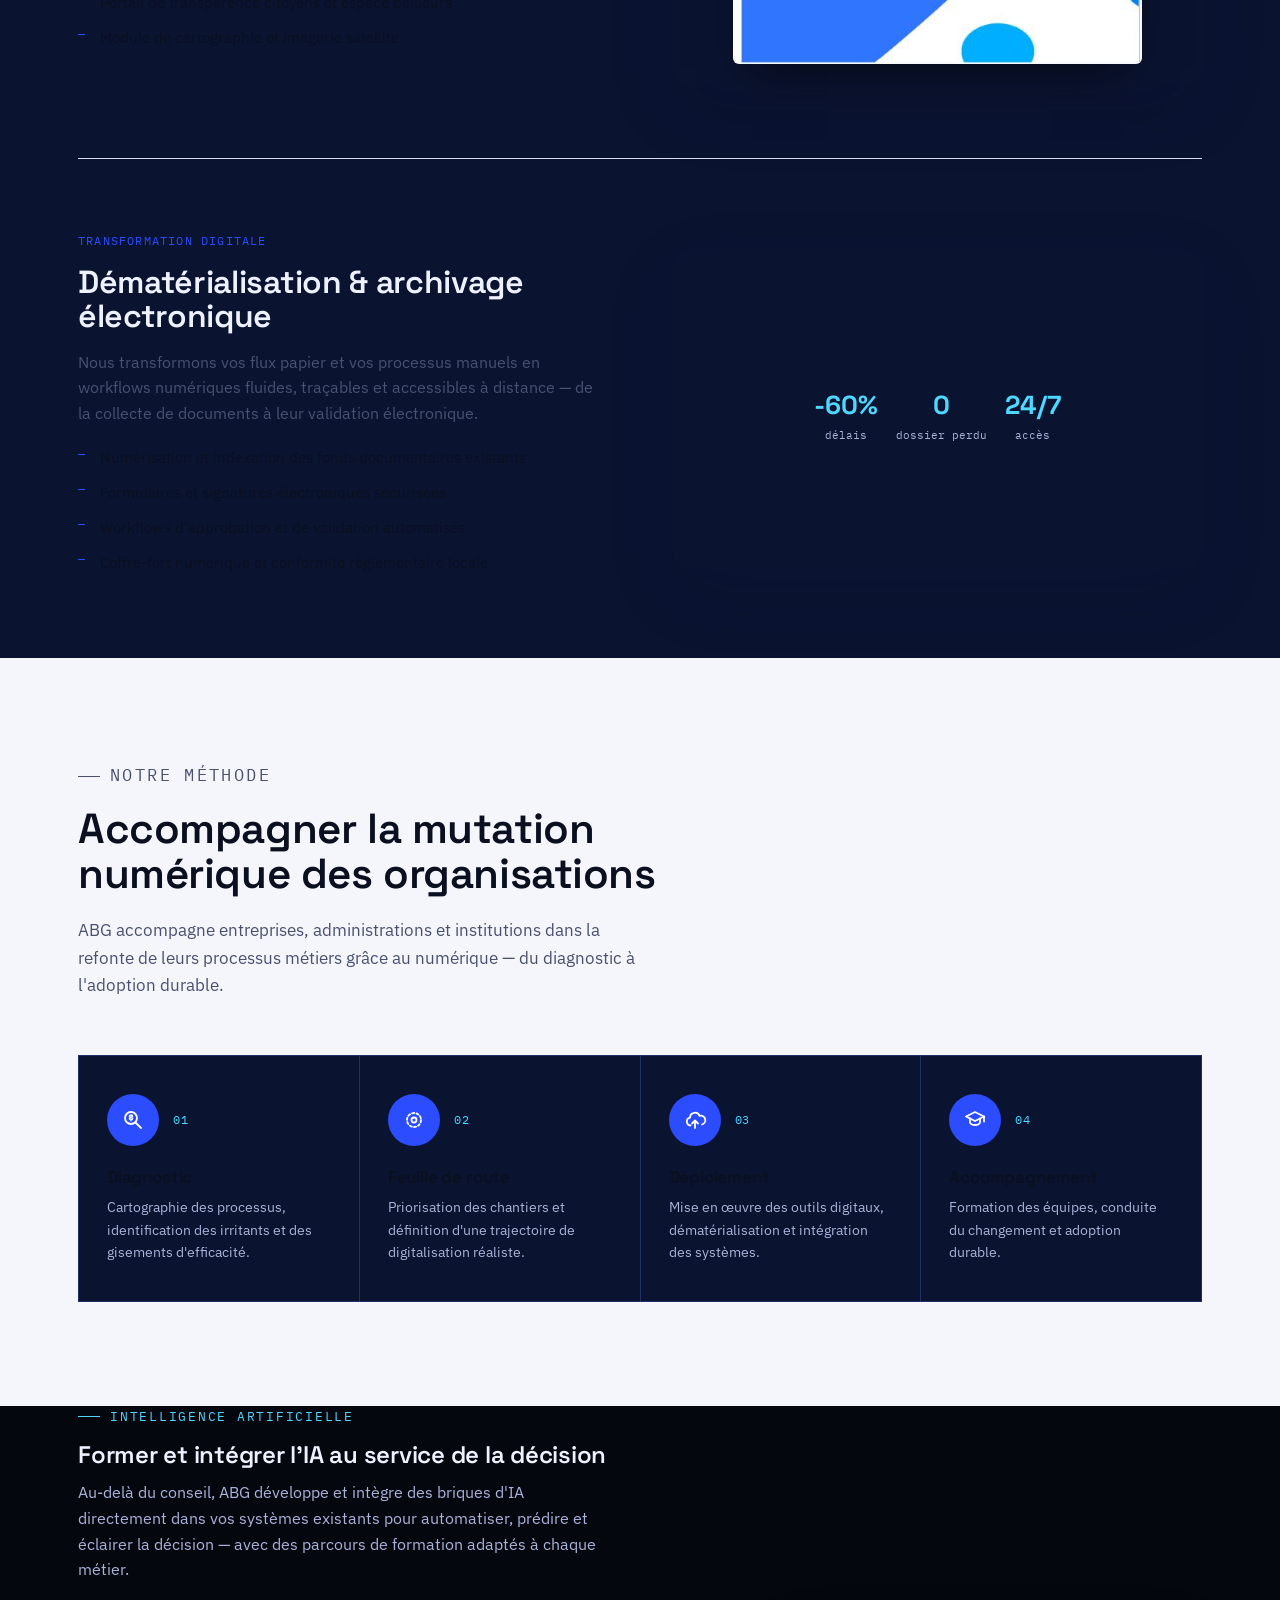
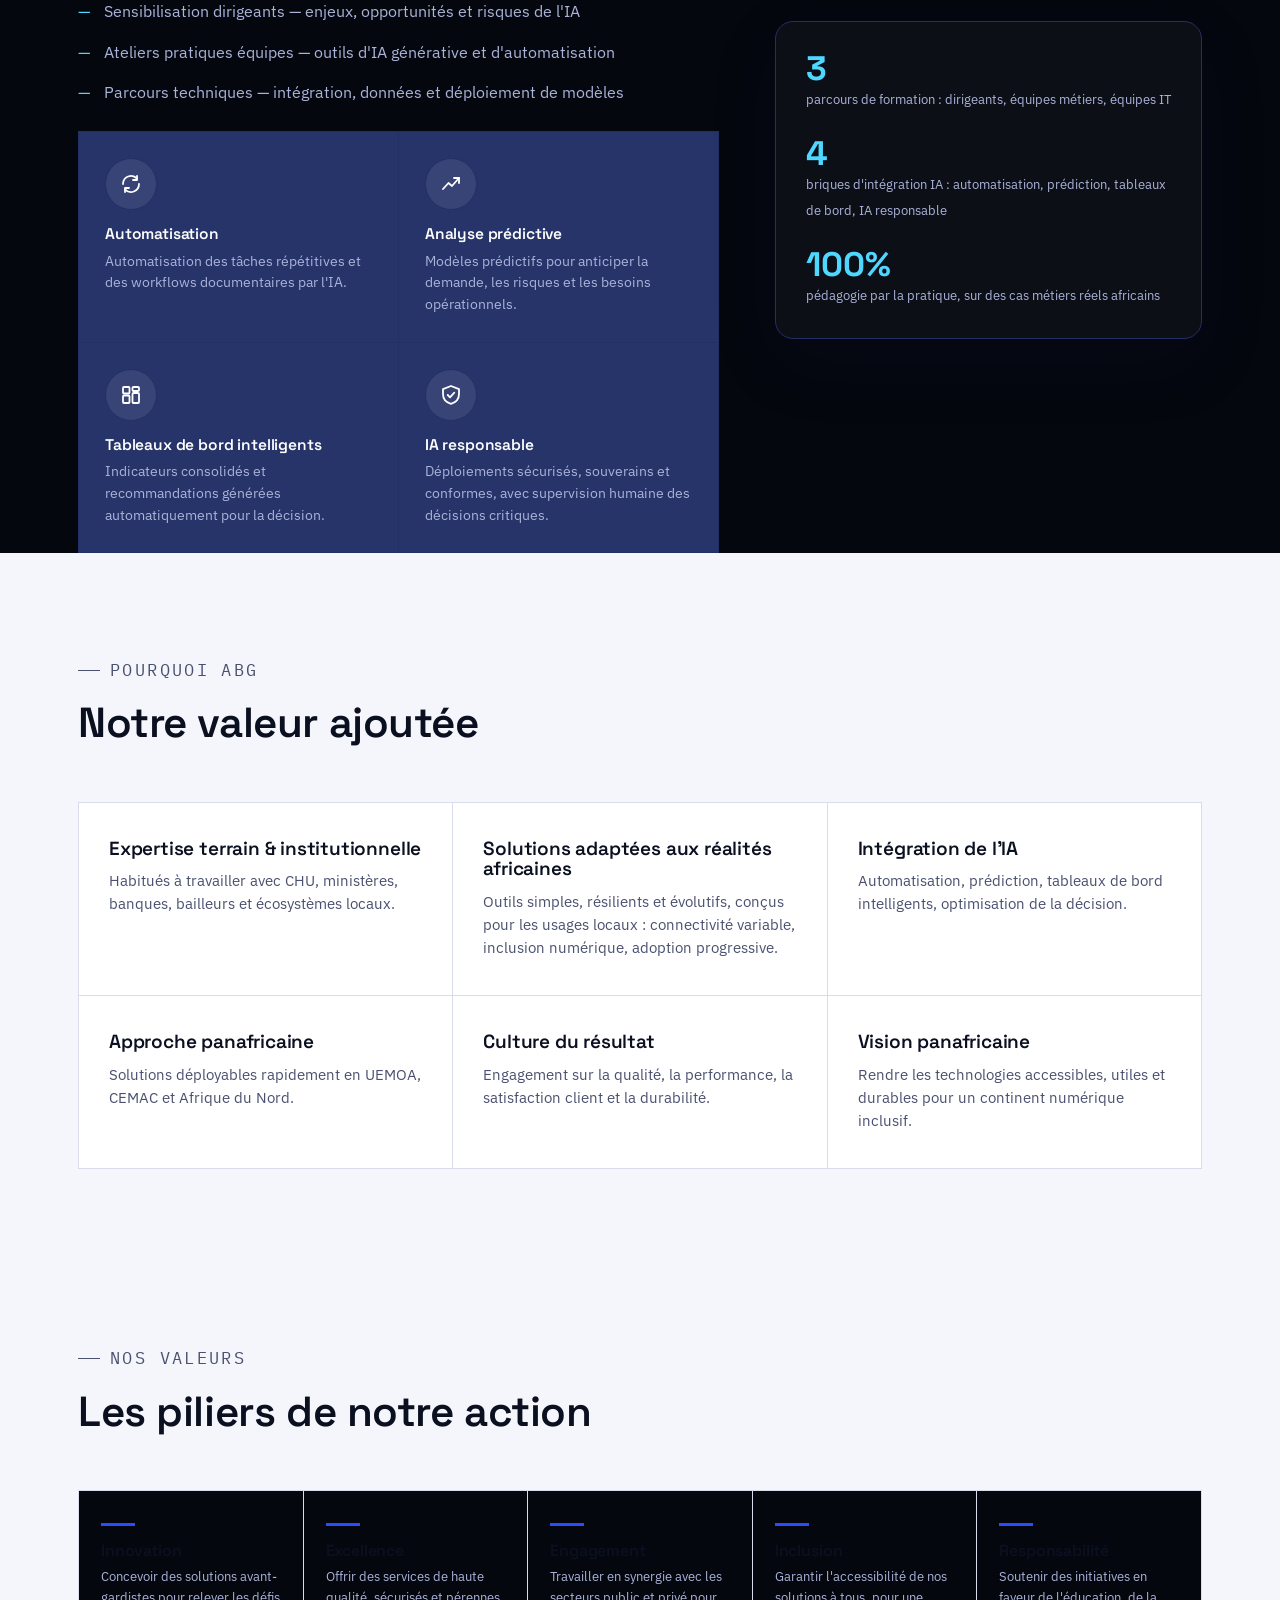
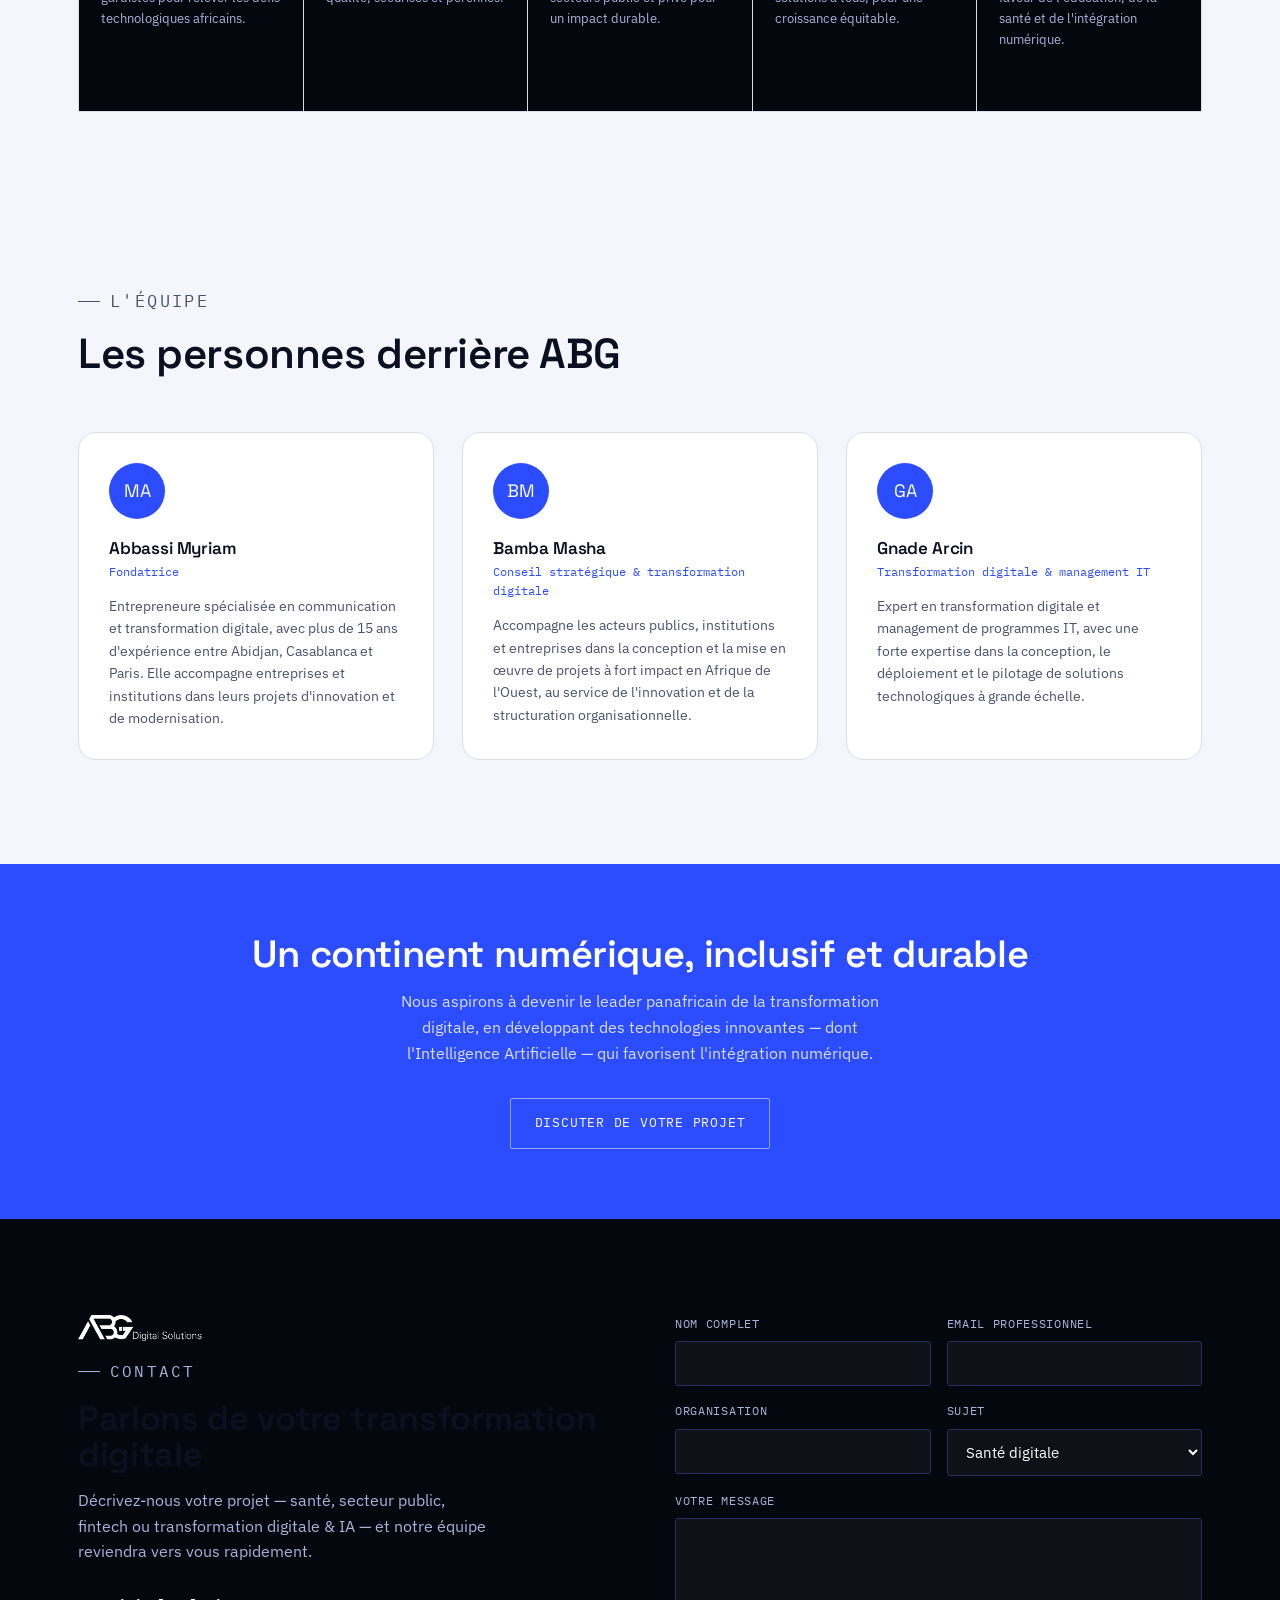
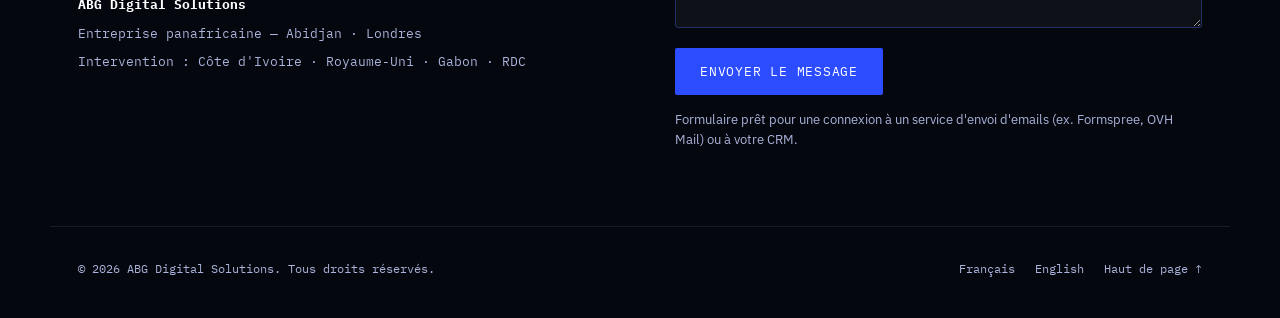
==== commit bfb62110: "Add files via upload" ====
--- a/index.html
+++ b/index.html
@@ -28,11 +28,11 @@
 <meta name="twitter:title" content="ABG Digital Solutions — Transformer l'Afrique par l'innovation digitale">
 <meta name="twitter:description" content="Solutions digitales pour la santé, le secteur public et la fintech en Afrique.">
 
-<link rel="icon" href="/assets/favicon.svg" type="image/svg+xml">
+<link rel="icon" href="assets/favicon.svg" type="image/svg+xml">
 <link rel="preconnect" href="https://fonts.googleapis.com">
 <link rel="preconnect" href="https://fonts.gstatic.com" crossorigin>
 <link href="https://fonts.googleapis.com/css2?family=Space+Grotesk:wght@500;600;700&family=IBM+Plex+Sans:wght@400;500;600&family=IBM+Plex+Mono:wght@400;500&display=swap" rel="stylesheet">
-<link rel="stylesheet" href="/assets/css/style.css">
+<link rel="stylesheet" href="assets/css/style.css">
 
 <script type="application/ld+json">
 {
@@ -54,7 +54,7 @@
 
 <header class="nav">
   <div class="container nav__inner">
-    <a href="#top" class="nav__logo"><span class="nav__logo-chip"><img src="/assets/img/logo.png" alt="ABG Digital Solutions" width="140" height="30"></span></a>
+    <a href="#top" class="nav__logo"><span class="nav__logo-chip"><img src="assets/img/logo.png" alt="ABG Digital Solutions" width="140" height="30"></span></a>
     <nav class="nav__links" aria-label="Navigation principale">
       <a href="#apropos">À propos</a>
       <a href="#expertise">Expertise</a>
@@ -65,9 +65,12 @@
     </nav>
     <div class="nav__cta">
       <div class="nav__lang" aria-label="Choix de la langue">
-        <a href="/" class="is-active" hreflang="fr" lang="fr">FR</a>
-        <a href="/en/" hreflang="en" lang="en">EN</a>
-      </div>
+        <a href="index.html" class="is-active" hreflang="fr" lang="fr">FR</a>
+        <a href="en/index.html" hreflang="en" lang="en">EN</a>
+      </div>
+      <button class="theme-toggle" type="button" aria-label="Activer le mode sombre" aria-pressed="false">
+        <span class="theme-toggle__sun" aria-hidden="true">☼</span><span class="theme-toggle__moon" aria-hidden="true">◐</span>
+      </button>
       <a href="#contact" class="btn btn-primary">Nous contacter</a>
       <button class="nav__toggle" aria-label="Ouvrir le menu" aria-expanded="false">
         <span></span><span></span><span></span>
@@ -197,7 +200,7 @@
           <span class="solution__badge">Objectif : <b>fluidifier</b> le paiement des soins et <b>sécuriser</b> les flux</span>
         </div>
         <div class="solution__visual mock-shot">
-          <img src="/assets/img/yeli-mockup.jpg" alt="Interface de l'application Yeli, paiement instantané de factures de santé" loading="lazy" width="427" height="548">
+          <img src="assets/img/yeli-mockup.jpg" alt="Interface de l'application Yeli, paiement instantané de factures de santé" loading="lazy" width="427" height="548">
         </div>
       </div>
 
@@ -214,7 +217,7 @@
           </ul>
         </div>
         <div class="solution__visual mock-shot">
-          <img src="/assets/img/parcours-patient-mockup.jpg" alt="Tableau de bord du parcours patient : recettes, dépenses, planning hospitalier" loading="lazy" width="394" height="545">
+          <img src="assets/img/parcours-patient-mockup.jpg" alt="Tableau de bord du parcours patient : recettes, dépenses, planning hospitalier" loading="lazy" width="394" height="545">
         </div>
       </div>
 
@@ -232,7 +235,7 @@
           </ul>
         </div>
         <div class="solution__visual mock-shot">
-          <img src="/assets/img/suivi-evaluation-mockup.jpg" alt="Tableau de bord de suivi-évaluation des projets financés, cartographie et indicateurs" loading="lazy" width="409" height="548">
+          <img src="assets/img/suivi-evaluation-mockup.jpg" alt="Tableau de bord de suivi-évaluation des projets financés, cartographie et indicateurs" loading="lazy" width="409" height="548">
         </div>
       </div>
 
@@ -419,7 +422,7 @@
   <footer class="footer" id="contact">
     <div class="container footer__grid">
       <div class="footer__intro" data-reveal>
-        <img src="/assets/img/logo.png" alt="ABG Digital Solutions" class="footer__logo">
+        <img src="assets/img/logo.png" alt="ABG Digital Solutions" class="footer__logo">
         <p class="eyebrow on-dark">Contact</p>
         <h2>Parlons de votre transformation digitale</h2>
         <p>Décrivez-nous votre projet — santé, secteur public, fintech ou transformation digitale &amp; IA — et notre équipe reviendra vers vous rapidement.</p>
@@ -471,8 +474,8 @@
     <div class="container footer__bottom">
       <span>© <span id="year"></span> ABG Digital Solutions. Tous droits réservés.</span>
       <div class="footer__links">
-        <a href="/">Français</a>
-        <a href="/en/">English</a>
+        <a href="index.html">Français</a>
+        <a href="en/index.html">English</a>
         <a href="#top">Haut de page ↑</a>
       </div>
     </div>
@@ -481,6 +484,6 @@
 </main>
 
 <script>document.getElementById("year").textContent = new Date().getFullYear();</script>
-<script src="/assets/js/main.js"></script>
+<script src="assets/js/main.js"></script>
 </body>
 </html>
--- a/assets/css/style.css
+++ b/assets/css/style.css
@@ -453,3 +453,28 @@
   .footer__bottom{ flex-direction:column; align-items:flex-start; }
   .hero{ padding:150px 0 80px; }
 }
+
+/* ---------- 2026 premium refresh & theme system ---------- */
+:root{--surface:#fff;--premium-radius:18px;--premium-shadow:0 24px 70px rgba(18,31,73,.10)}
+[data-theme="dark"]{--paper:#070b18;--paper-dim:#0c1225;--line-soft:#202b4d;--text-ink:#f4f7ff;--text-ink-dim:#aeb8d3;--surface:#10182d;--premium-shadow:0 28px 80px rgba(0,0,0,.38)}
+body{transition:background-color .3s,color .3s}
+.nav{backdrop-filter:blur(18px) saturate(150%)}
+.nav.is-scrolled{box-shadow:0 10px 40px rgba(0,0,0,.18)}
+.theme-toggle{width:40px;height:40px;border:1px solid rgba(255,255,255,.18);border-radius:50%;color:#fff;background:rgba(255,255,255,.06);display:grid;place-items:center;transition:background .2s,border-color .2s,transform .2s}
+.theme-toggle:hover{background:rgba(255,255,255,.13);border-color:var(--cyan-400);transform:translateY(-1px)}
+.theme-toggle__sun{display:none}.theme-toggle__moon{display:block}
+[data-theme="dark"] .theme-toggle__sun{display:block}[data-theme="dark"] .theme-toggle__moon{display:none}
+.hero::after{content:"";position:absolute;inset:0;z-index:-1;opacity:.17;background-image:linear-gradient(rgba(79,216,255,.16) 1px,transparent 1px),linear-gradient(90deg,rgba(79,216,255,.16) 1px,transparent 1px);background-size:72px 72px;mask-image:linear-gradient(to bottom,black,transparent 86%)}
+.about__figure,.mock-shot,.mock,.benefits__panel{border-radius:var(--premium-radius);box-shadow:var(--premium-shadow)}
+.expert-card{background:var(--surface);transition:background .25s,transform .25s,box-shadow .25s}
+.expert-card:hover{background:var(--surface);transform:translateY(-5px);box-shadow:var(--premium-shadow);position:relative;z-index:2}
+.team-card{background:var(--surface);border-radius:var(--premium-radius);transition:transform .25s,box-shadow .25s}
+.team-card:hover{transform:translateY(-5px);box-shadow:var(--premium-shadow)}
+[data-theme="dark"] .stat-strip__item{background:var(--surface)}
+[data-theme="dark"] .field input,[data-theme="dark"] .field textarea,[data-theme="dark"] .field select{color:#fff}
+@media (max-width:760px){
+  .nav__cta>.btn{display:none}
+  .nav__links.is-open{position:absolute;display:flex!important;flex-direction:column;align-items:flex-start;gap:0;top:72px;left:0;width:100%;padding:18px 28px 22px;background:rgba(5,7,15,.98);border-bottom:1px solid rgba(255,255,255,.1)}
+  .nav__links.is-open a{width:100%;padding:11px 0}
+  .nav__lang.is-open{position:absolute;display:flex!important;top:360px;left:28px;z-index:2}
+}
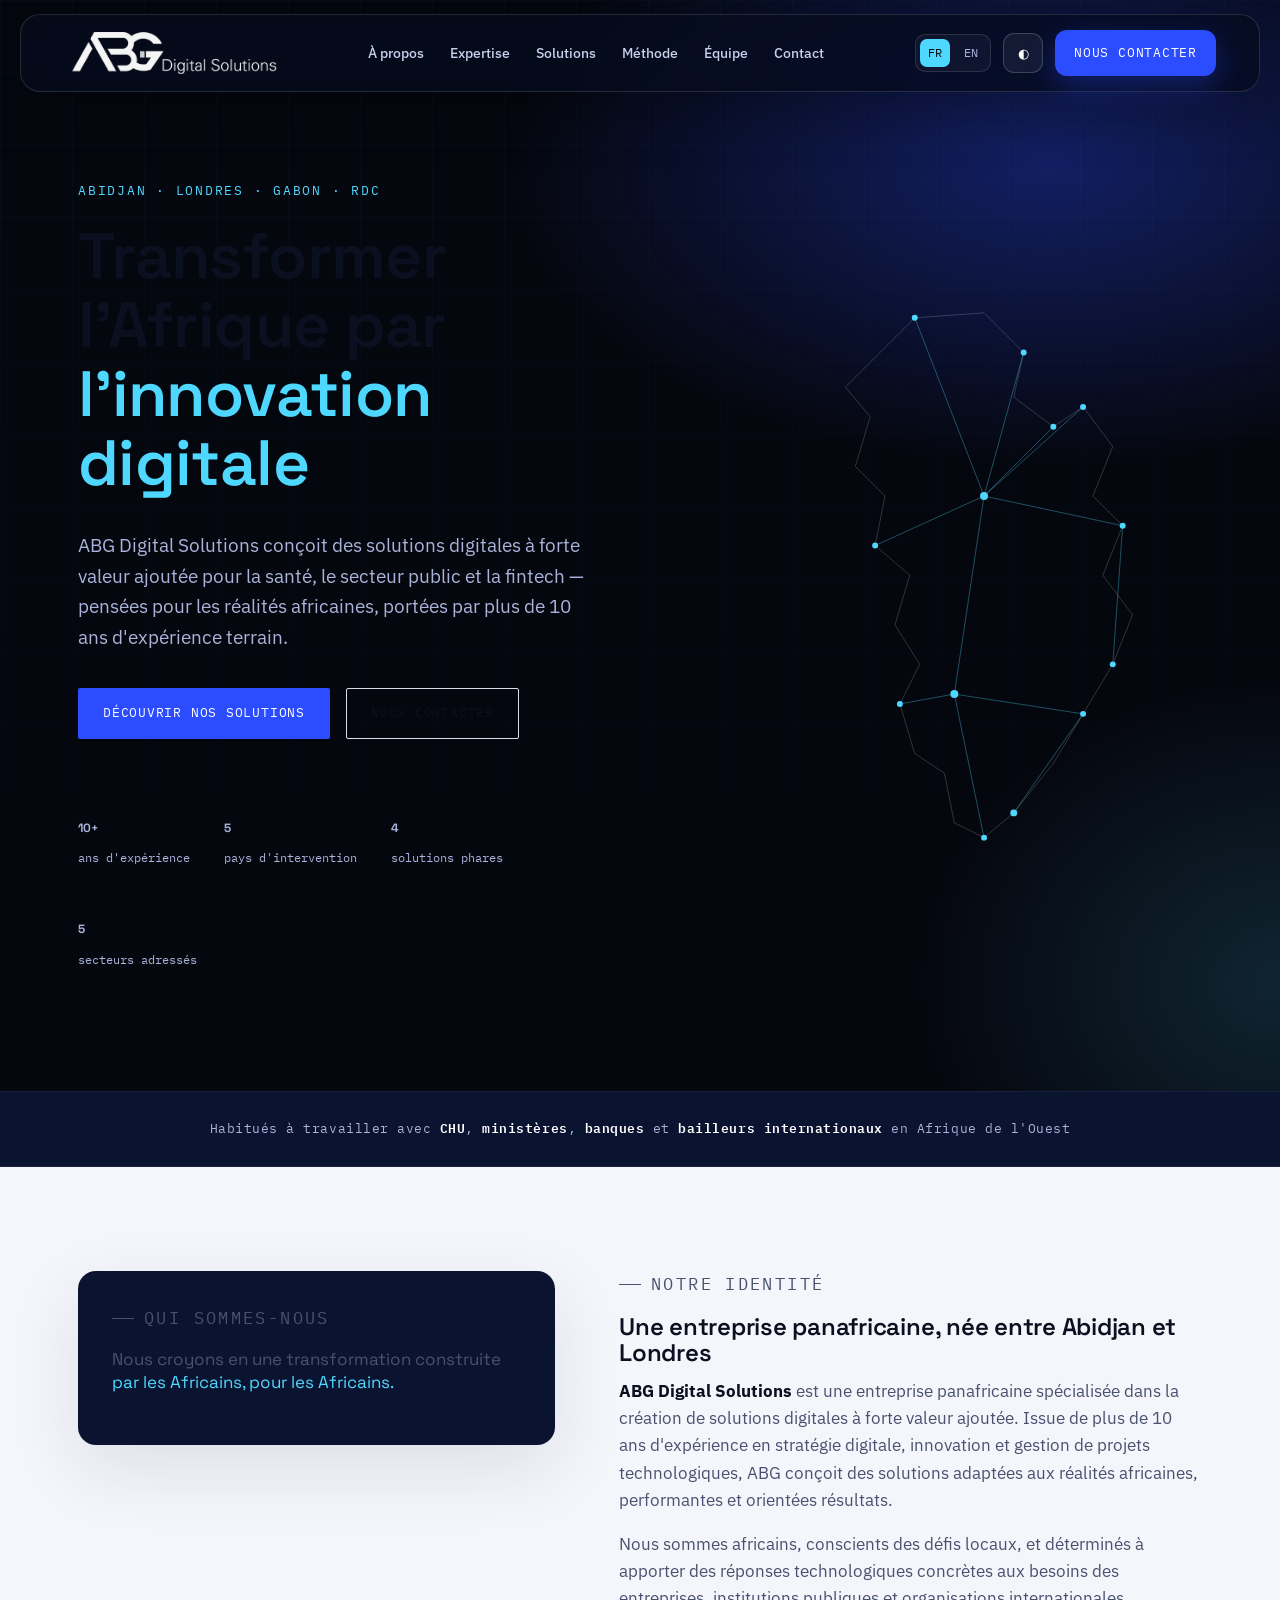
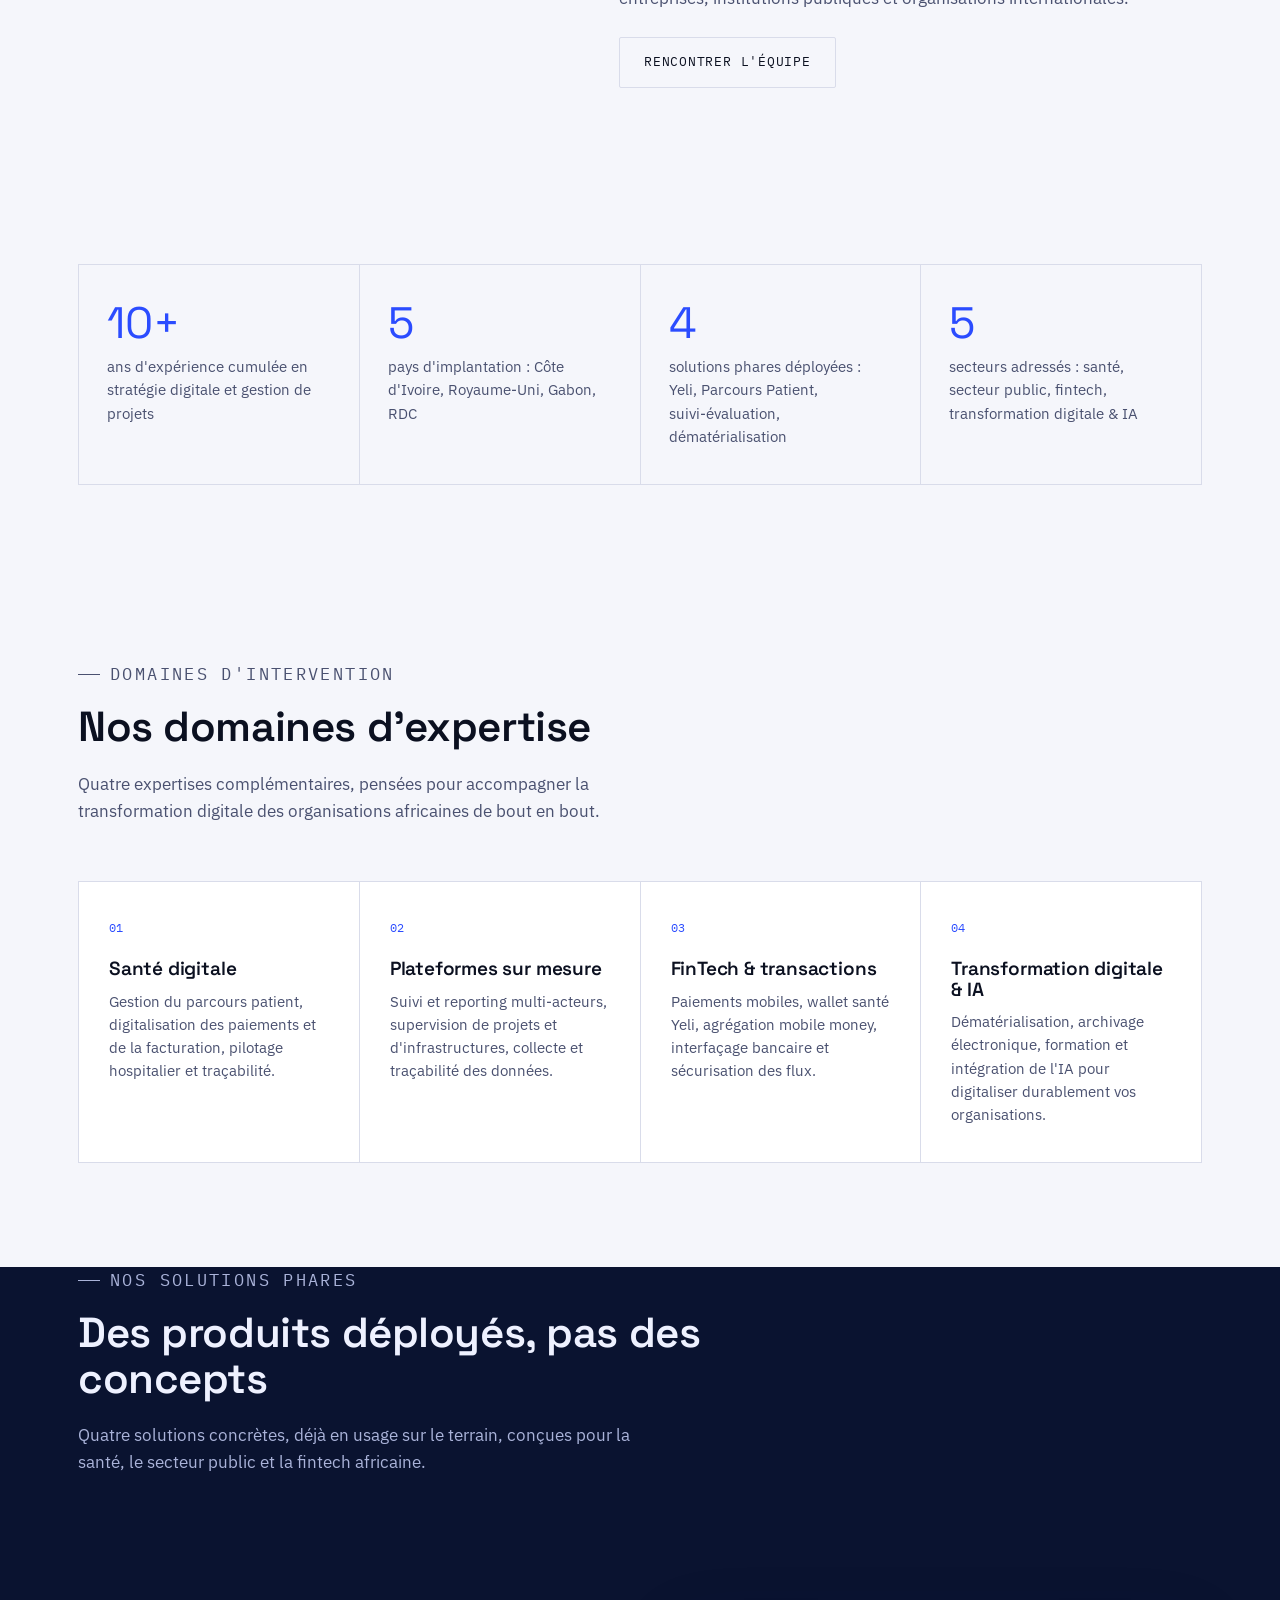
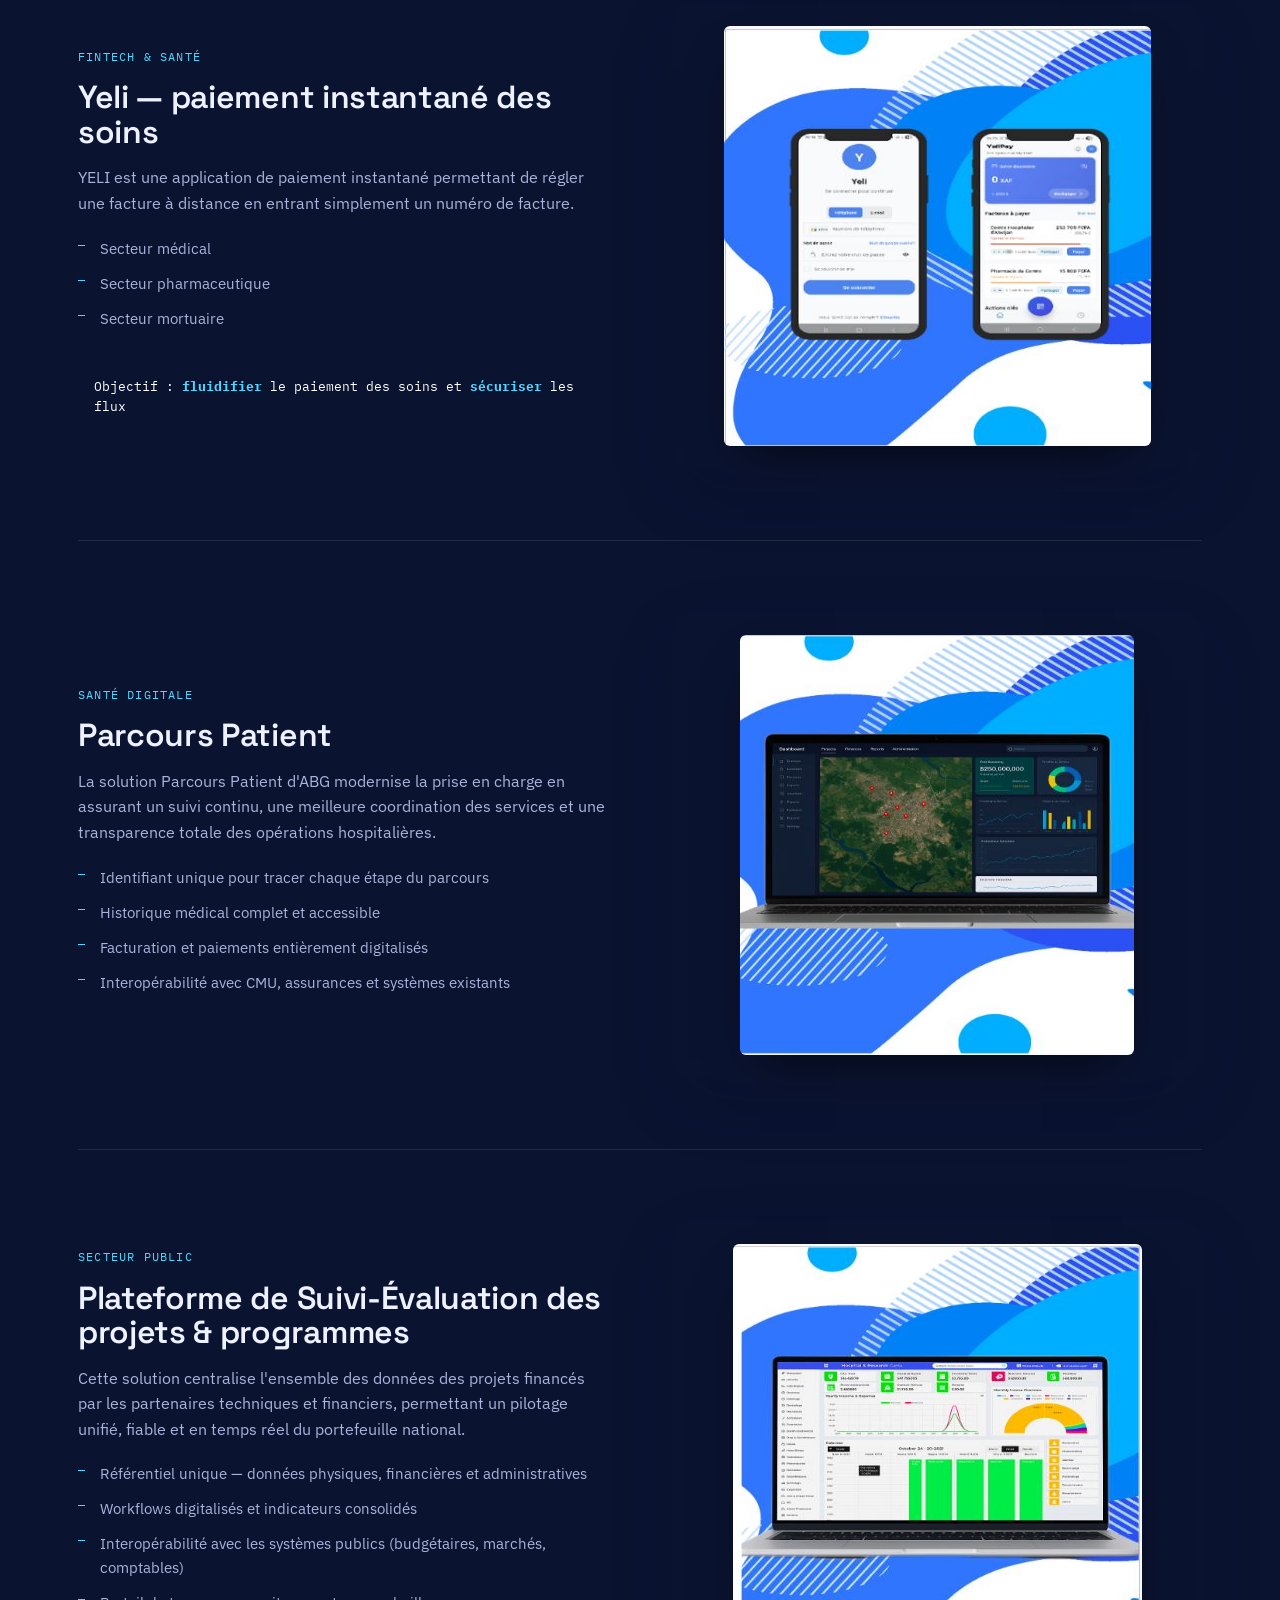
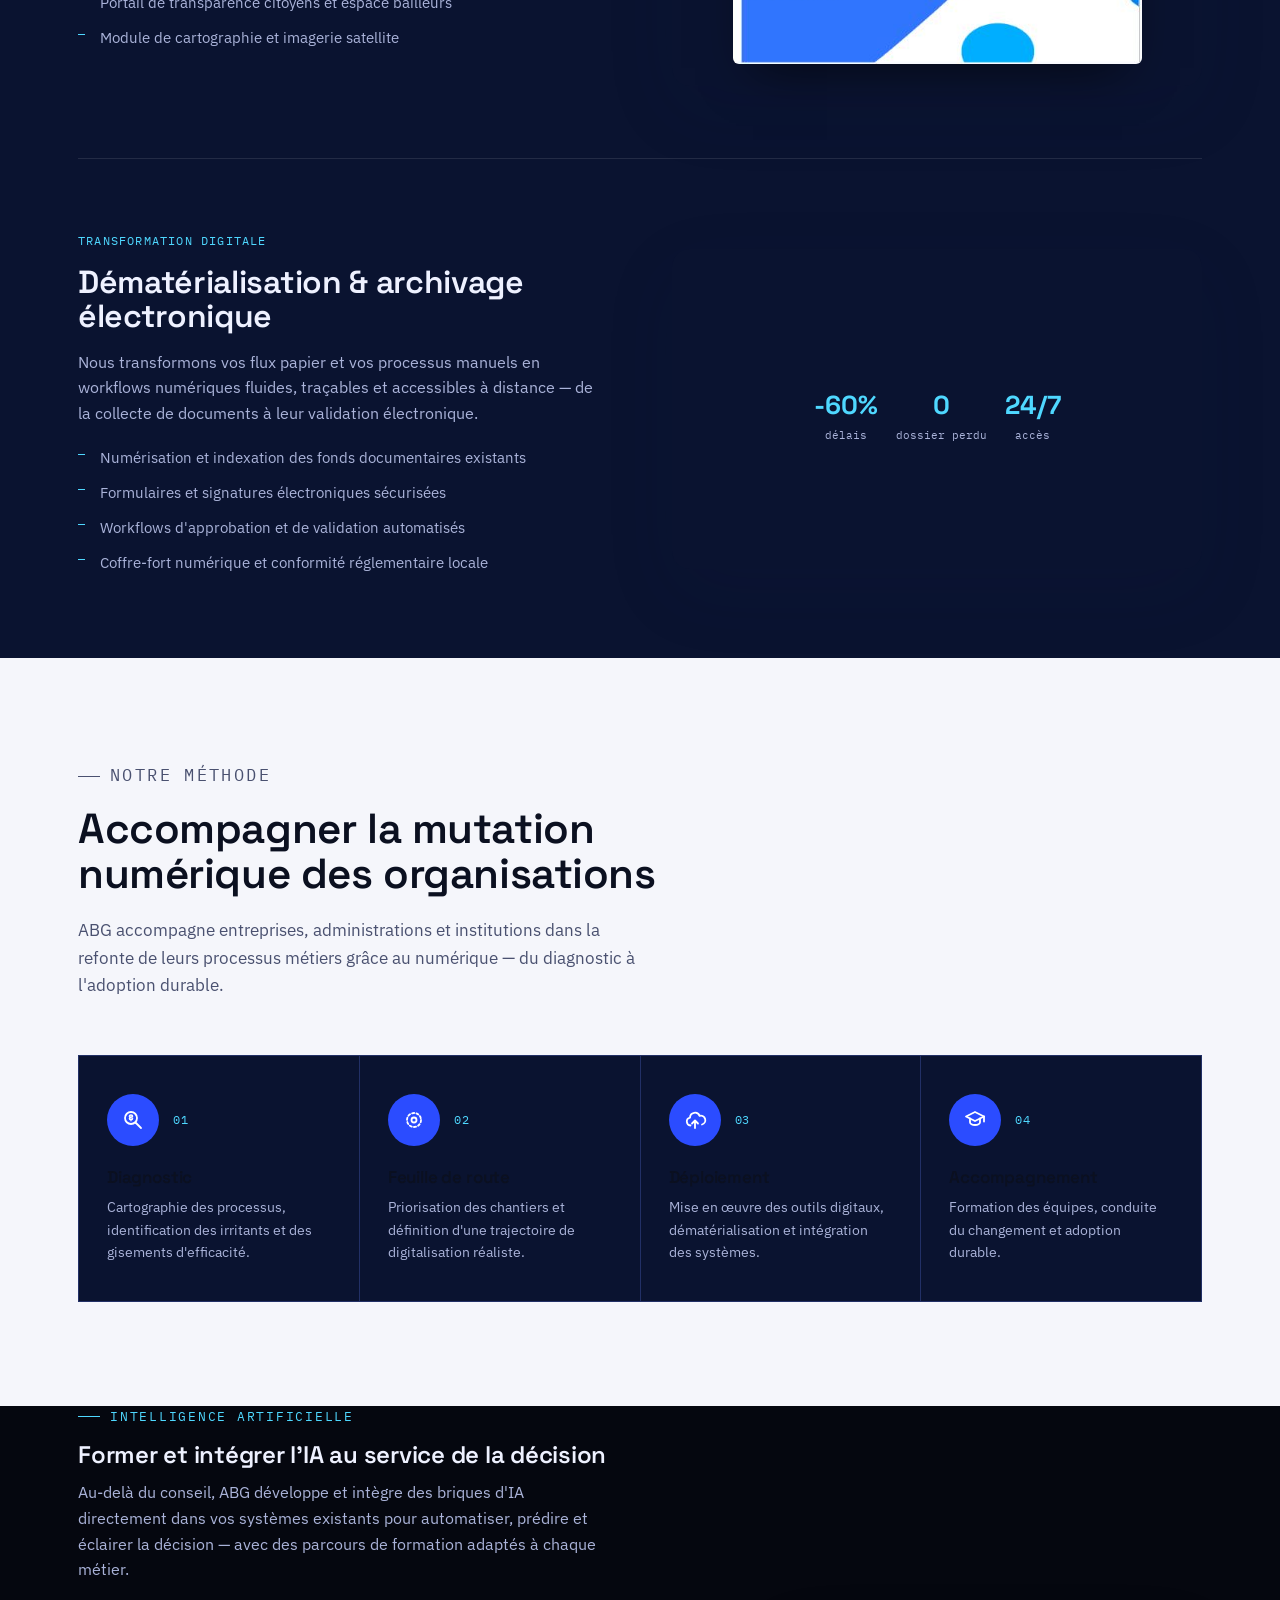
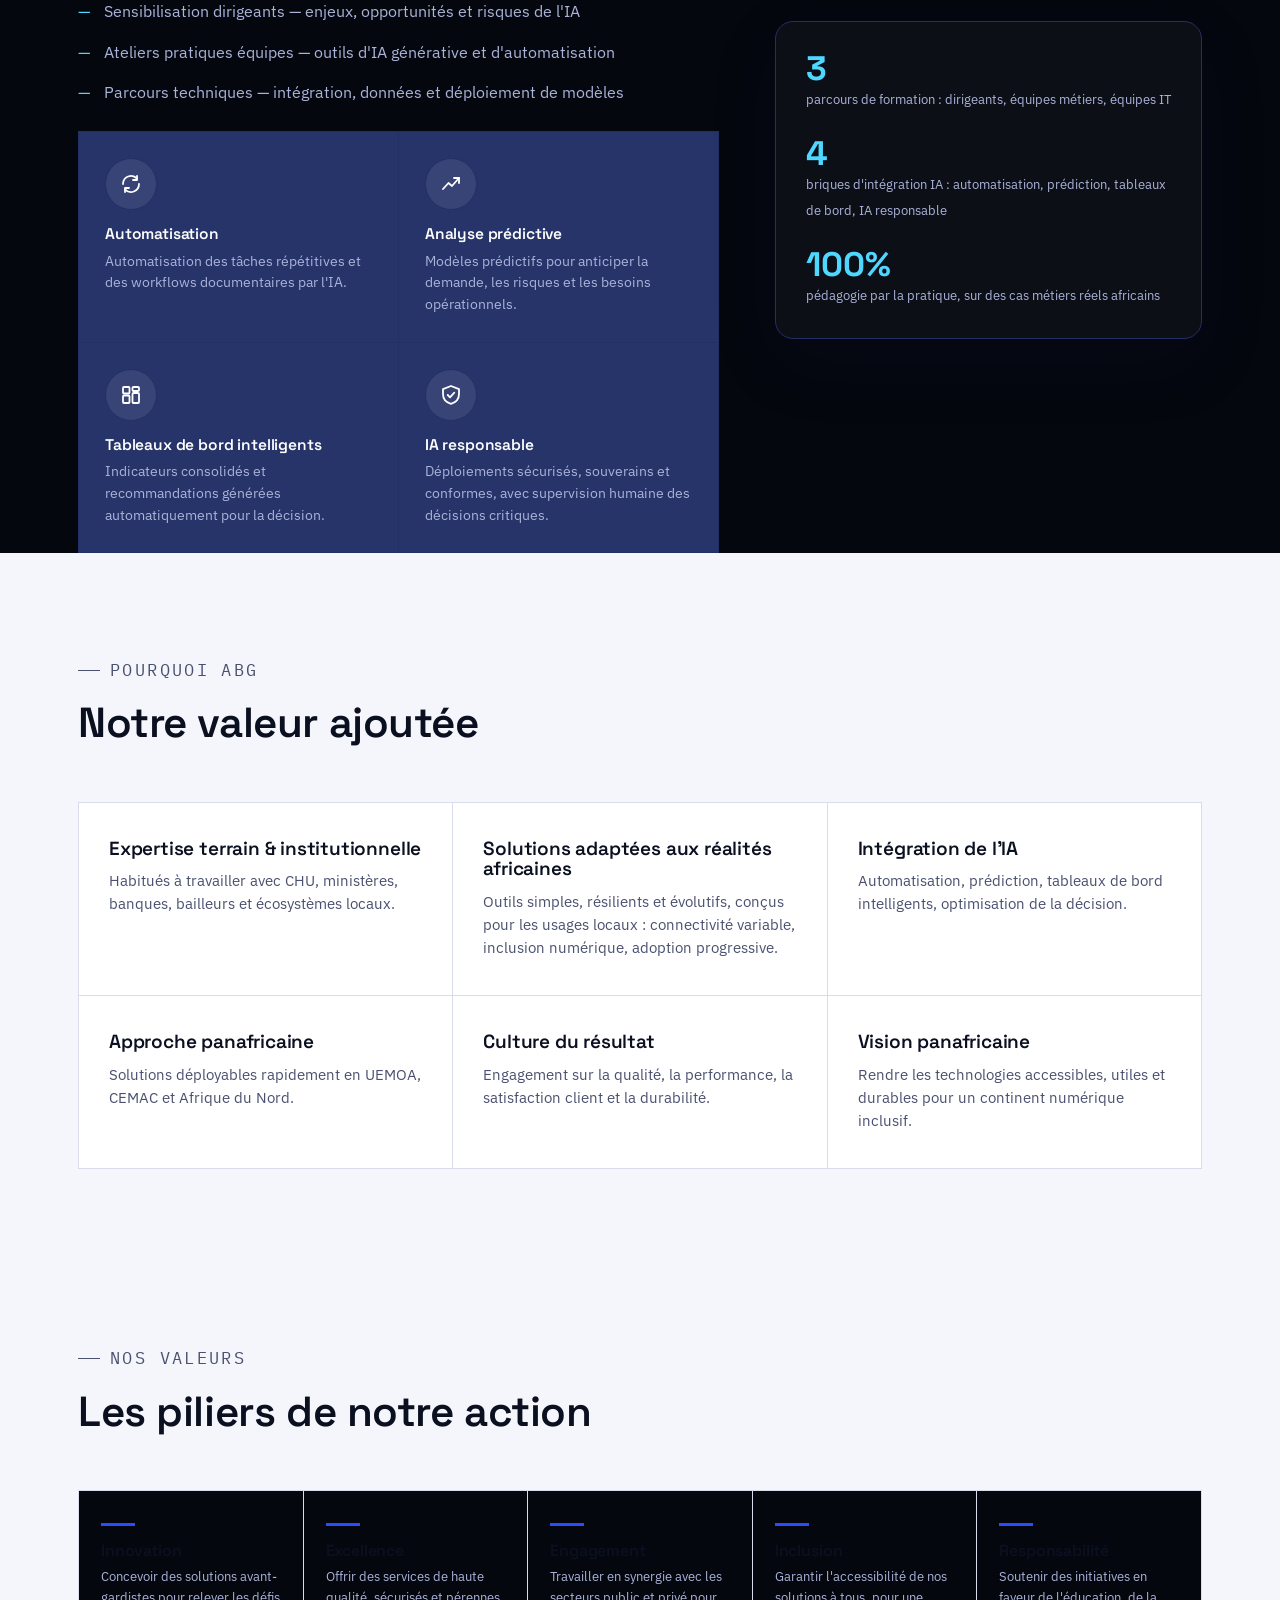
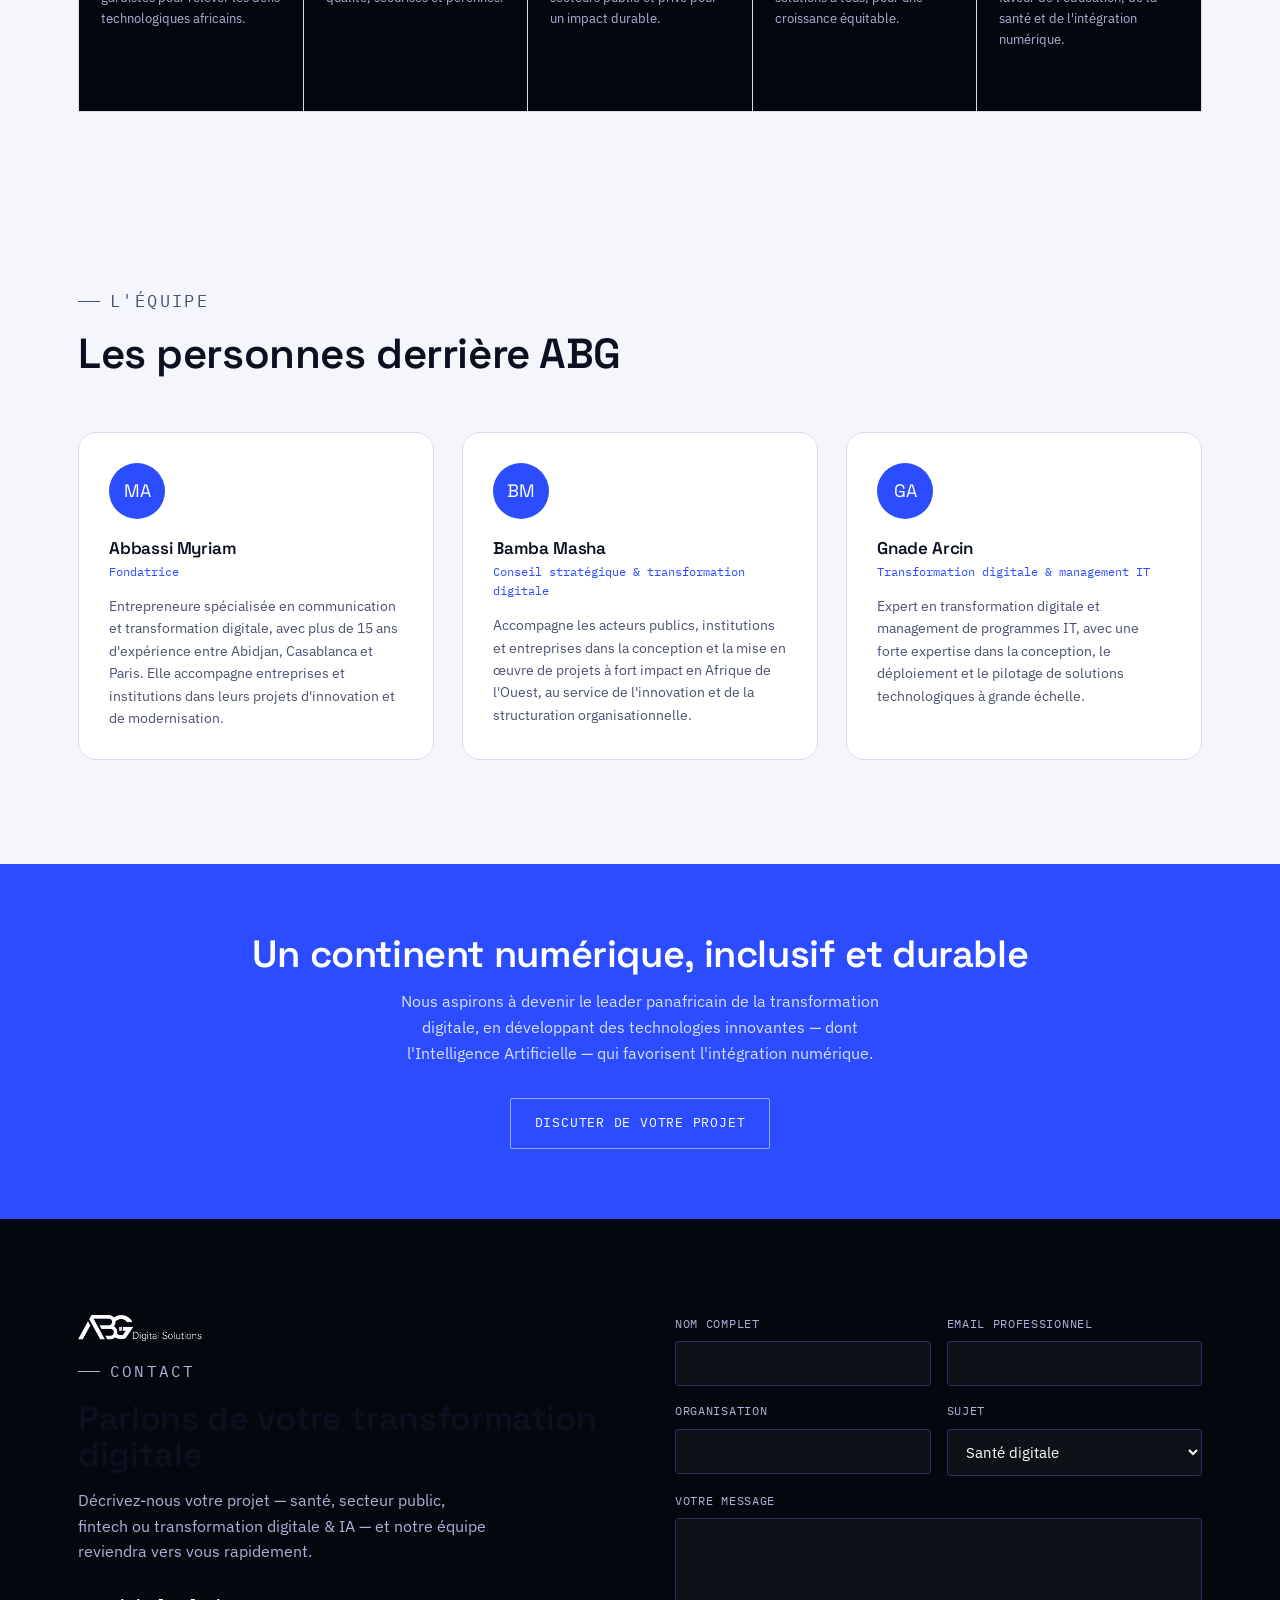
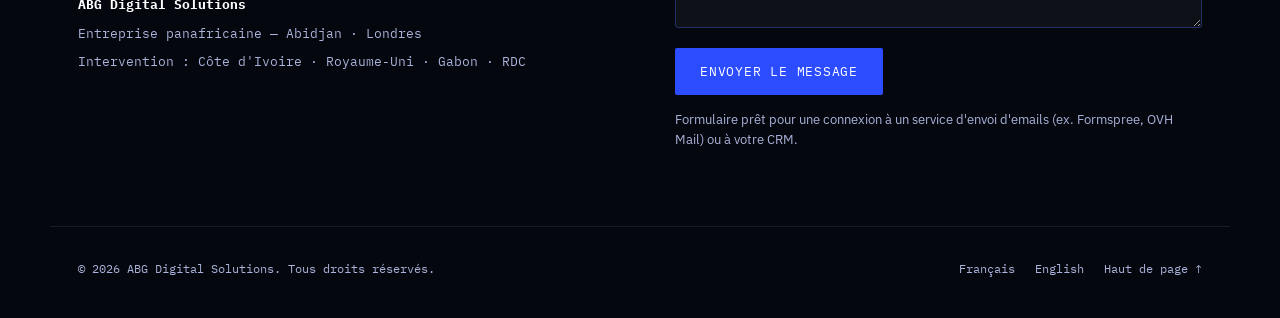
==== commit 5a683da7: "Add files via upload" ====
--- a/index.html
+++ b/index.html
@@ -54,7 +54,7 @@
 
 <header class="nav">
   <div class="container nav__inner">
-    <a href="#top" class="nav__logo"><span class="nav__logo-chip"><img src="assets/img/logo.png" alt="ABG Digital Solutions" width="140" height="30"></span></a>
+    <a href="#top" class="nav__logo" aria-label="ABG Digital Solutions — Accueil"><img src="assets/img/logo-transparent.png" alt="ABG Digital Solutions" width="220" height="42"></a>
     <nav class="nav__links" aria-label="Navigation principale">
       <a href="#apropos">À propos</a>
       <a href="#expertise">Expertise</a>
@@ -422,7 +422,7 @@
   <footer class="footer" id="contact">
     <div class="container footer__grid">
       <div class="footer__intro" data-reveal>
-        <img src="assets/img/logo.png" alt="ABG Digital Solutions" class="footer__logo">
+        <img src="assets/img/logo-transparent.png" alt="ABG Digital Solutions" class="footer__logo">
         <p class="eyebrow on-dark">Contact</p>
         <h2>Parlons de votre transformation digitale</h2>
         <p>Décrivez-nous votre projet — santé, secteur public, fintech ou transformation digitale &amp; IA — et notre équipe reviendra vers vous rapidement.</p>
--- a/assets/css/style.css
+++ b/assets/css/style.css
@@ -478,3 +478,40 @@
   .nav__links.is-open a{width:100%;padding:11px 0}
   .nav__lang.is-open{position:absolute;display:flex!important;top:360px;left:28px;z-index:2}
 }
+
+/* ---------- Header v2: floating, borderless brand treatment ---------- */
+.nav{top:14px;left:50%;right:auto;width:min(calc(100% - 32px),1240px);transform:translateX(-50%);border:1px solid rgba(255,255,255,.13);border-radius:20px;background:rgba(7,12,29,.82);box-shadow:0 18px 60px rgba(0,0,0,.24);overflow:visible}
+.nav__inner{height:76px;padding-left:22px;padding-right:14px}
+.nav__logo{width:205px;flex:0 0 auto;overflow:hidden}
+.nav__logo img{width:100%;height:auto;filter:brightness(0) invert(1);opacity:.96;transition:opacity .2s,transform .2s}
+.nav__logo:hover img{opacity:1;transform:translateY(-1px)}
+.nav__logo-chip{display:contents;background:none;padding:0}
+.nav__links{gap:26px}
+.nav__links a{position:relative;color:#c7d0ed}
+.nav__links a::after{content:"";position:absolute;left:0;right:100%;bottom:-9px;height:2px;border-radius:2px;background:var(--cyan-400);transition:right .25s var(--ease)}
+.nav__links a:hover::after{right:0}
+.nav__cta{gap:12px}
+.nav__cta>.btn{border-radius:12px;padding:12px 18px;box-shadow:0 10px 30px rgba(43,76,255,.32)}
+.nav__lang{padding:4px;border:1px solid rgba(255,255,255,.12);border-radius:10px;background:rgba(255,255,255,.04)}
+.nav__lang a{border:0;border-radius:7px}
+.theme-toggle{border-radius:11px}
+
+/* Explicit contrast fixes for every dark surface */
+.section--dark .solution p,.section--dark .solution li,.section--ink p,.section--ink li{color:var(--text-on-dark-dim)}
+.section--dark .solution h3,.section--dark .solution li strong,.section--ink strong{color:var(--text-on-dark)}
+.section--dark .solution__tag{color:var(--cyan-400)}
+.section--dark .solution ul li::before{background:var(--cyan-400)}
+.section--dark .solution{border-color:rgba(255,255,255,.1)}
+[data-theme="dark"] .about p,[data-theme="dark"] .expert-card p,[data-theme="dark"] .team-card p,[data-theme="dark"] .stat-strip__label,[data-theme="dark"] .section-head p{color:var(--text-ink-dim)}
+[data-theme="dark"] .expert-card h3,[data-theme="dark"] .team-card h4,[data-theme="dark"] .about p strong{color:var(--text-ink)}
+[data-theme="dark"] .btn-ghost:not(.on-dark .btn-ghost){border-color:var(--line-soft);color:var(--text-ink)}
+
+@media (max-width:1100px){.nav__links{gap:18px}.nav__links a{font-size:13px}.nav__logo{width:172px}.nav__cta>.btn{display:none}}
+@media (max-width:760px){
+  .nav{top:10px;width:calc(100% - 20px);border-radius:16px}
+  .nav__inner{height:66px;padding:0 16px}
+  .nav__logo{width:164px}
+  .nav__links.is-open{top:74px;left:-1px;width:calc(100% + 2px);border:1px solid rgba(255,255,255,.12);border-radius:16px;background:rgba(5,7,15,.98);box-shadow:0 24px 60px rgba(0,0,0,.4)}
+  .nav__lang.is-open{top:365px;left:20px}
+  .theme-toggle{width:38px;height:38px}
+}
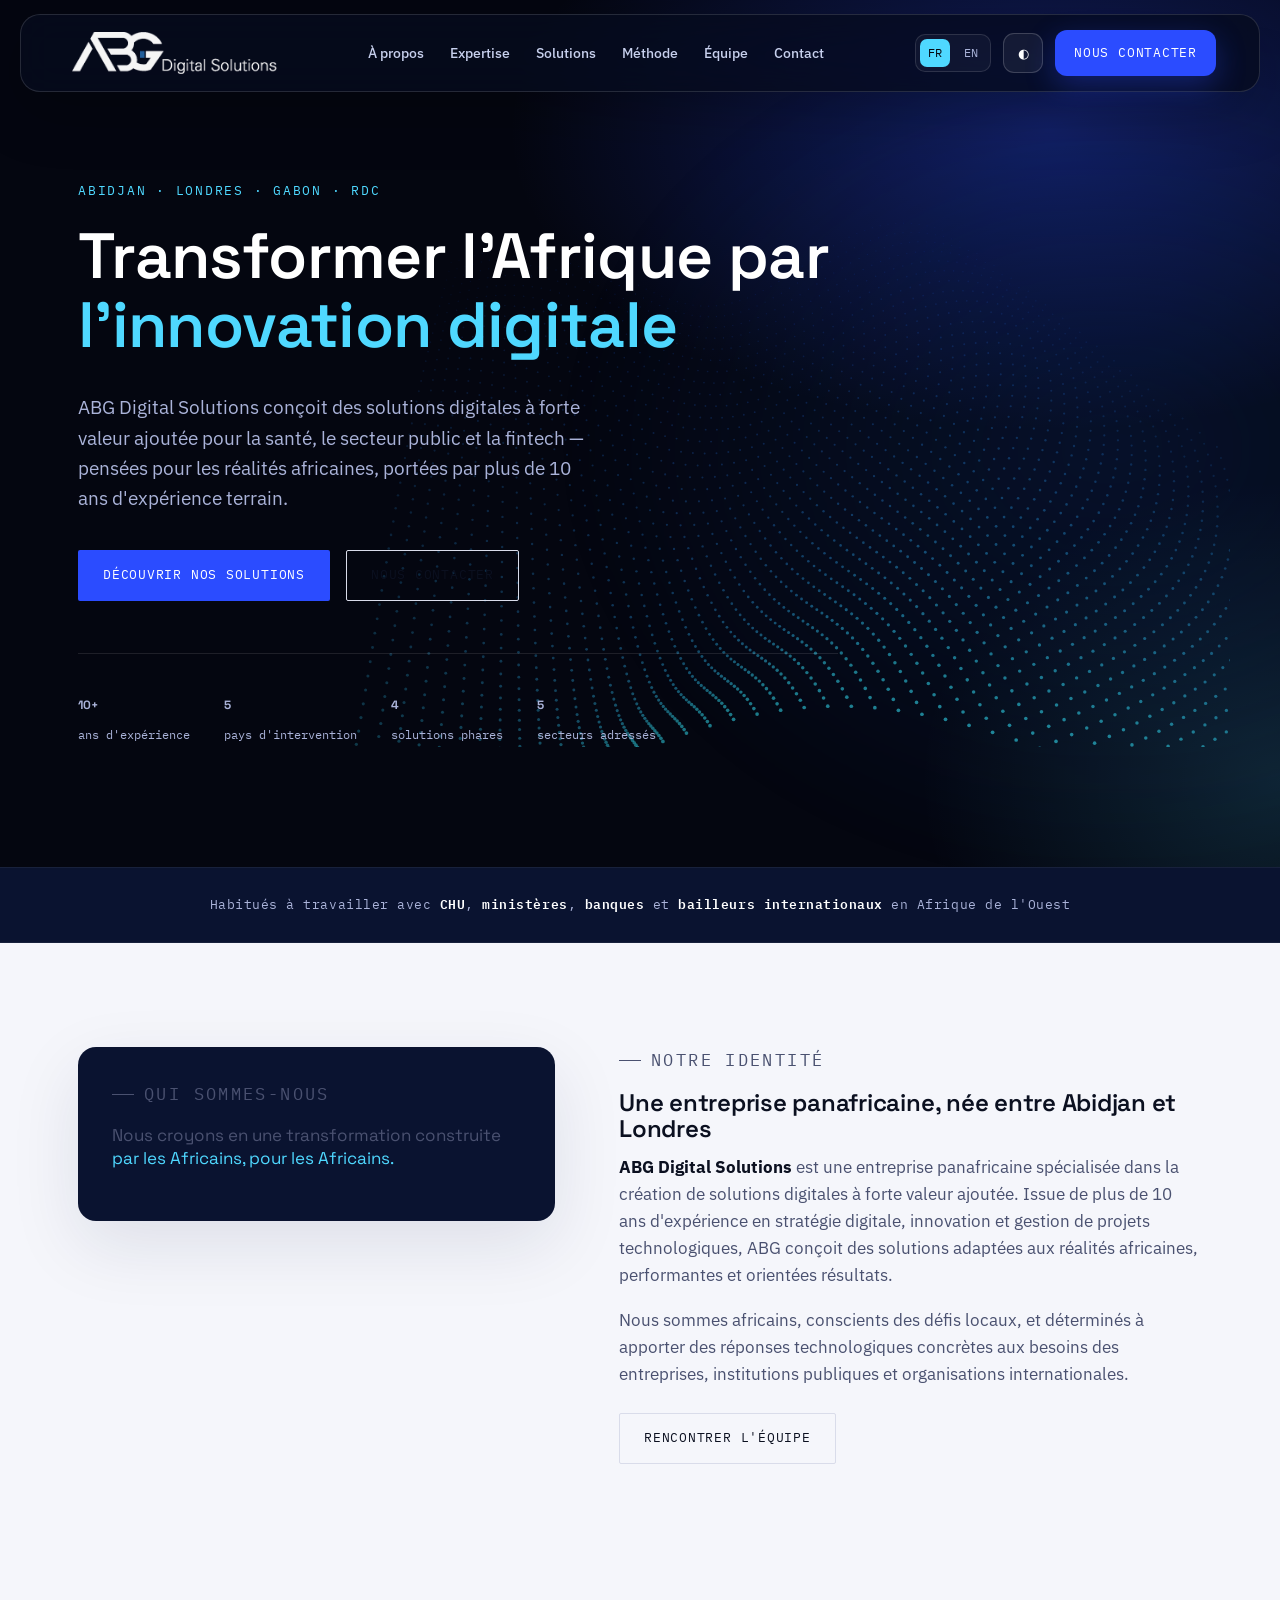
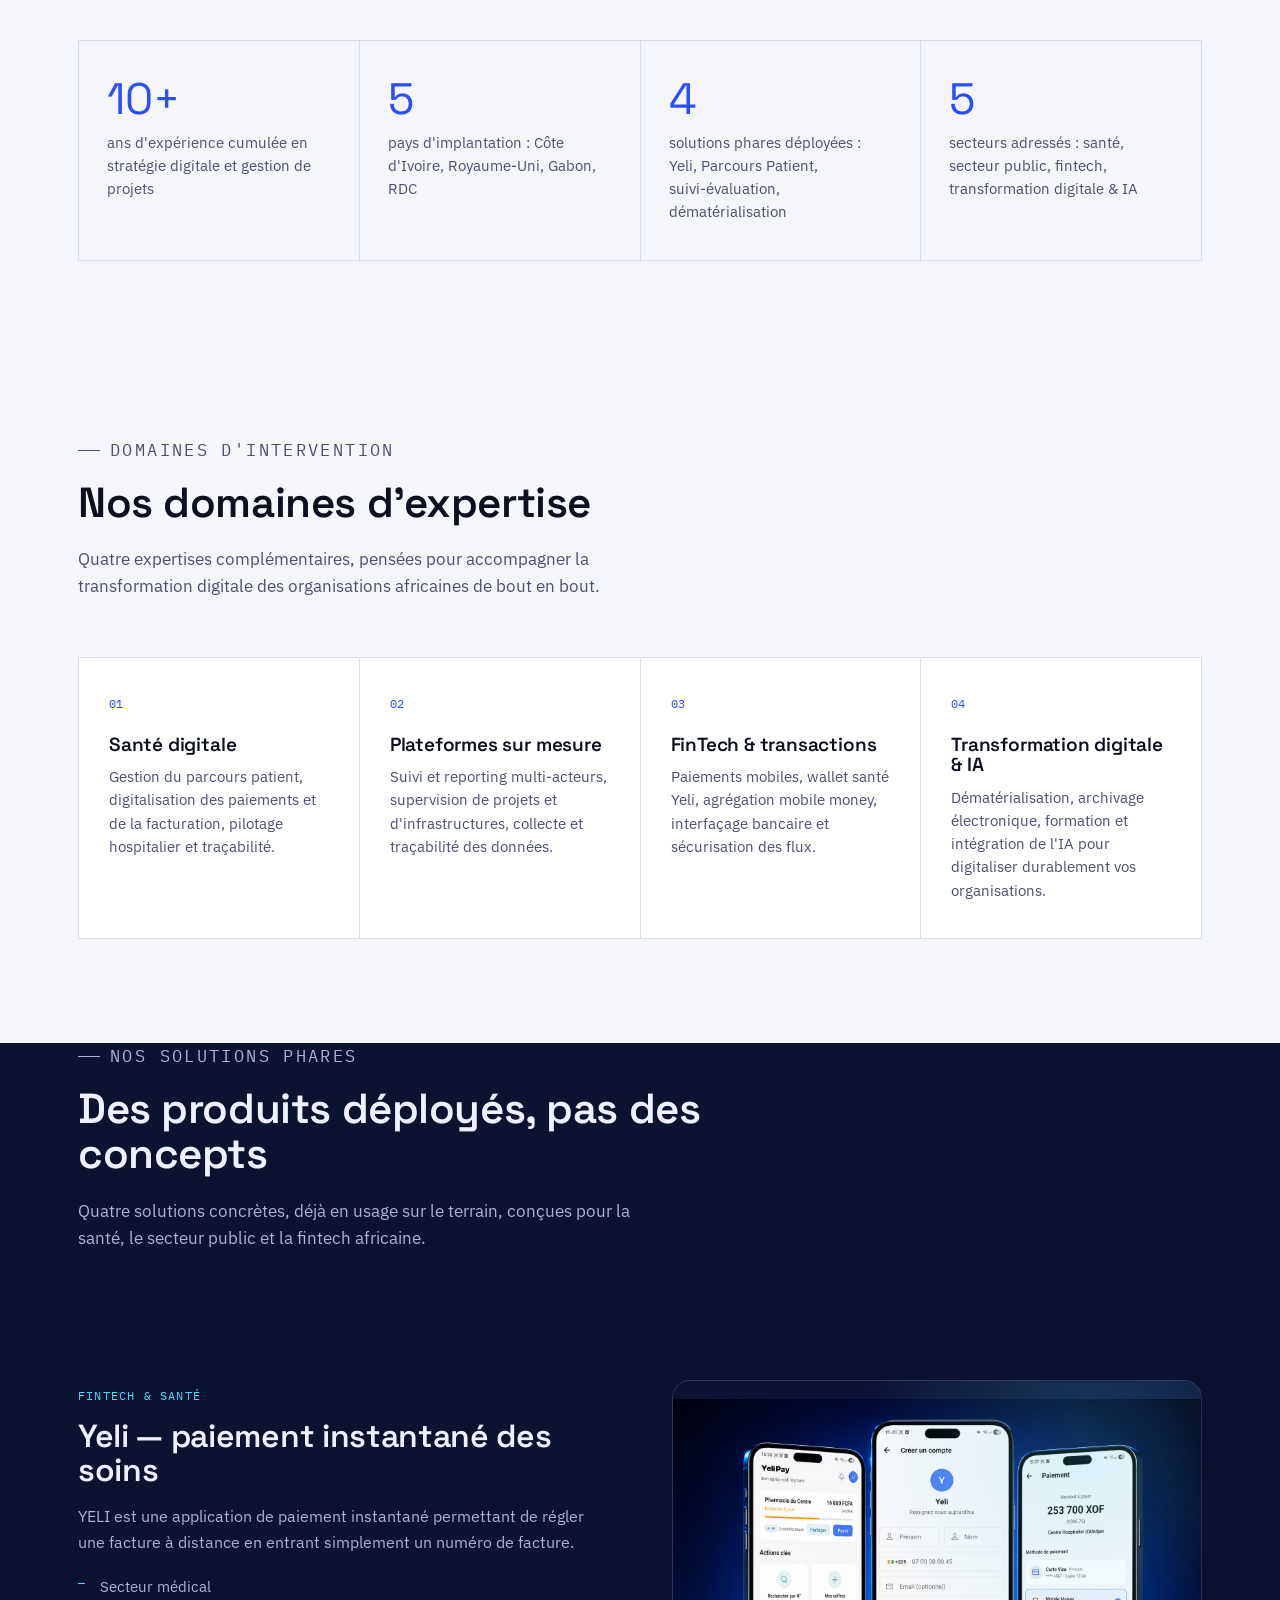
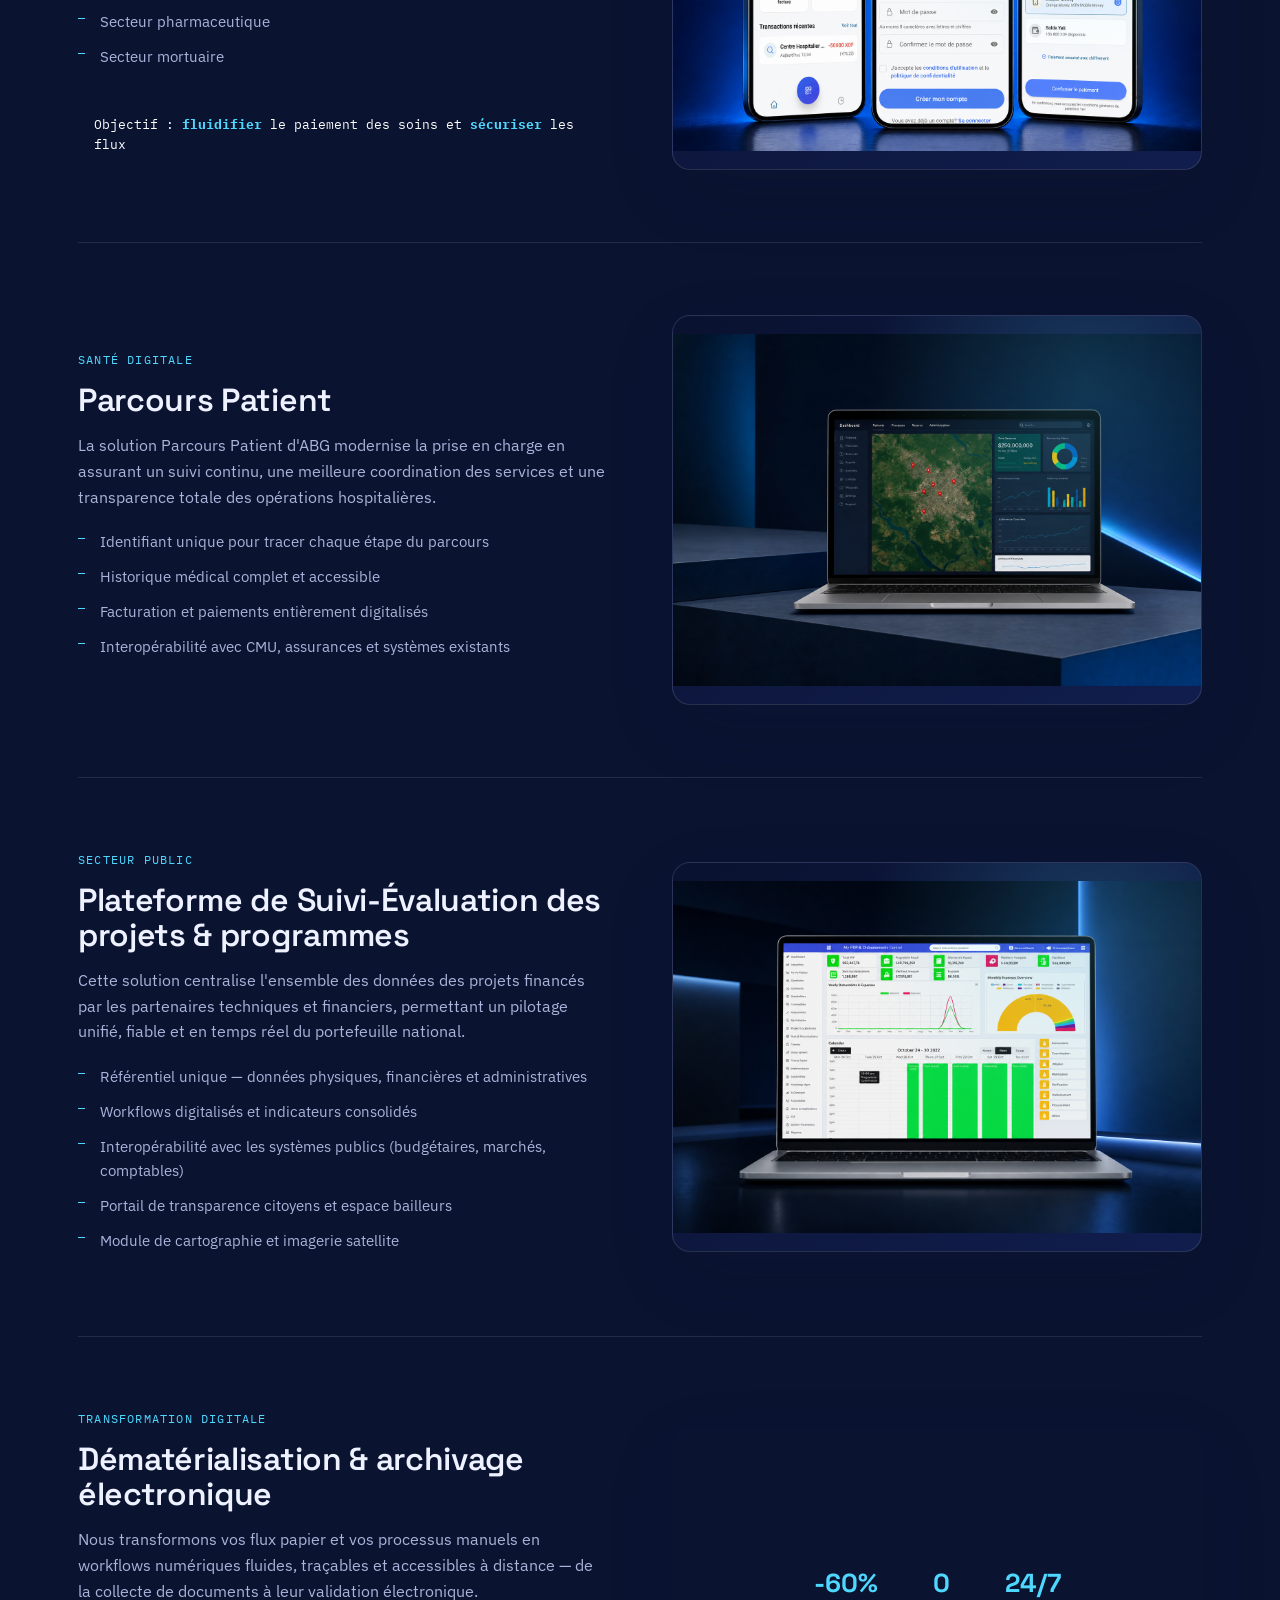
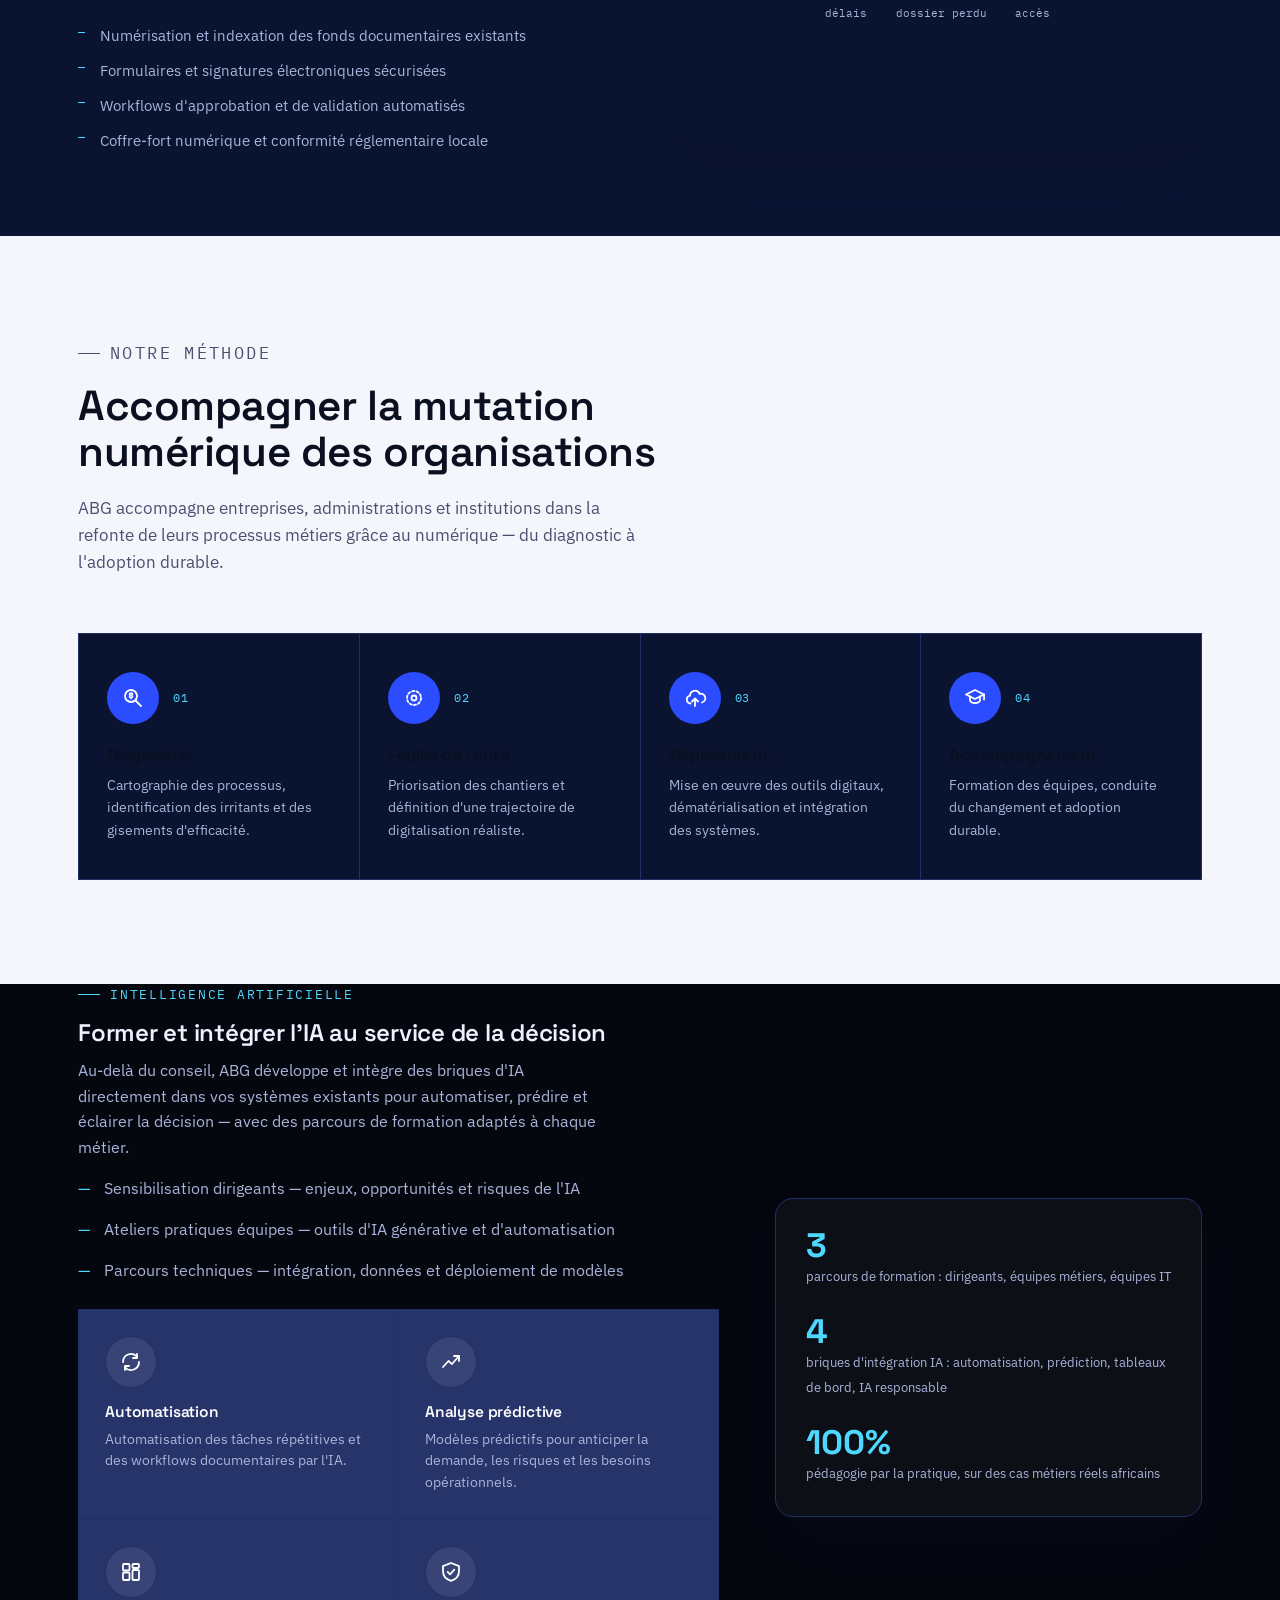
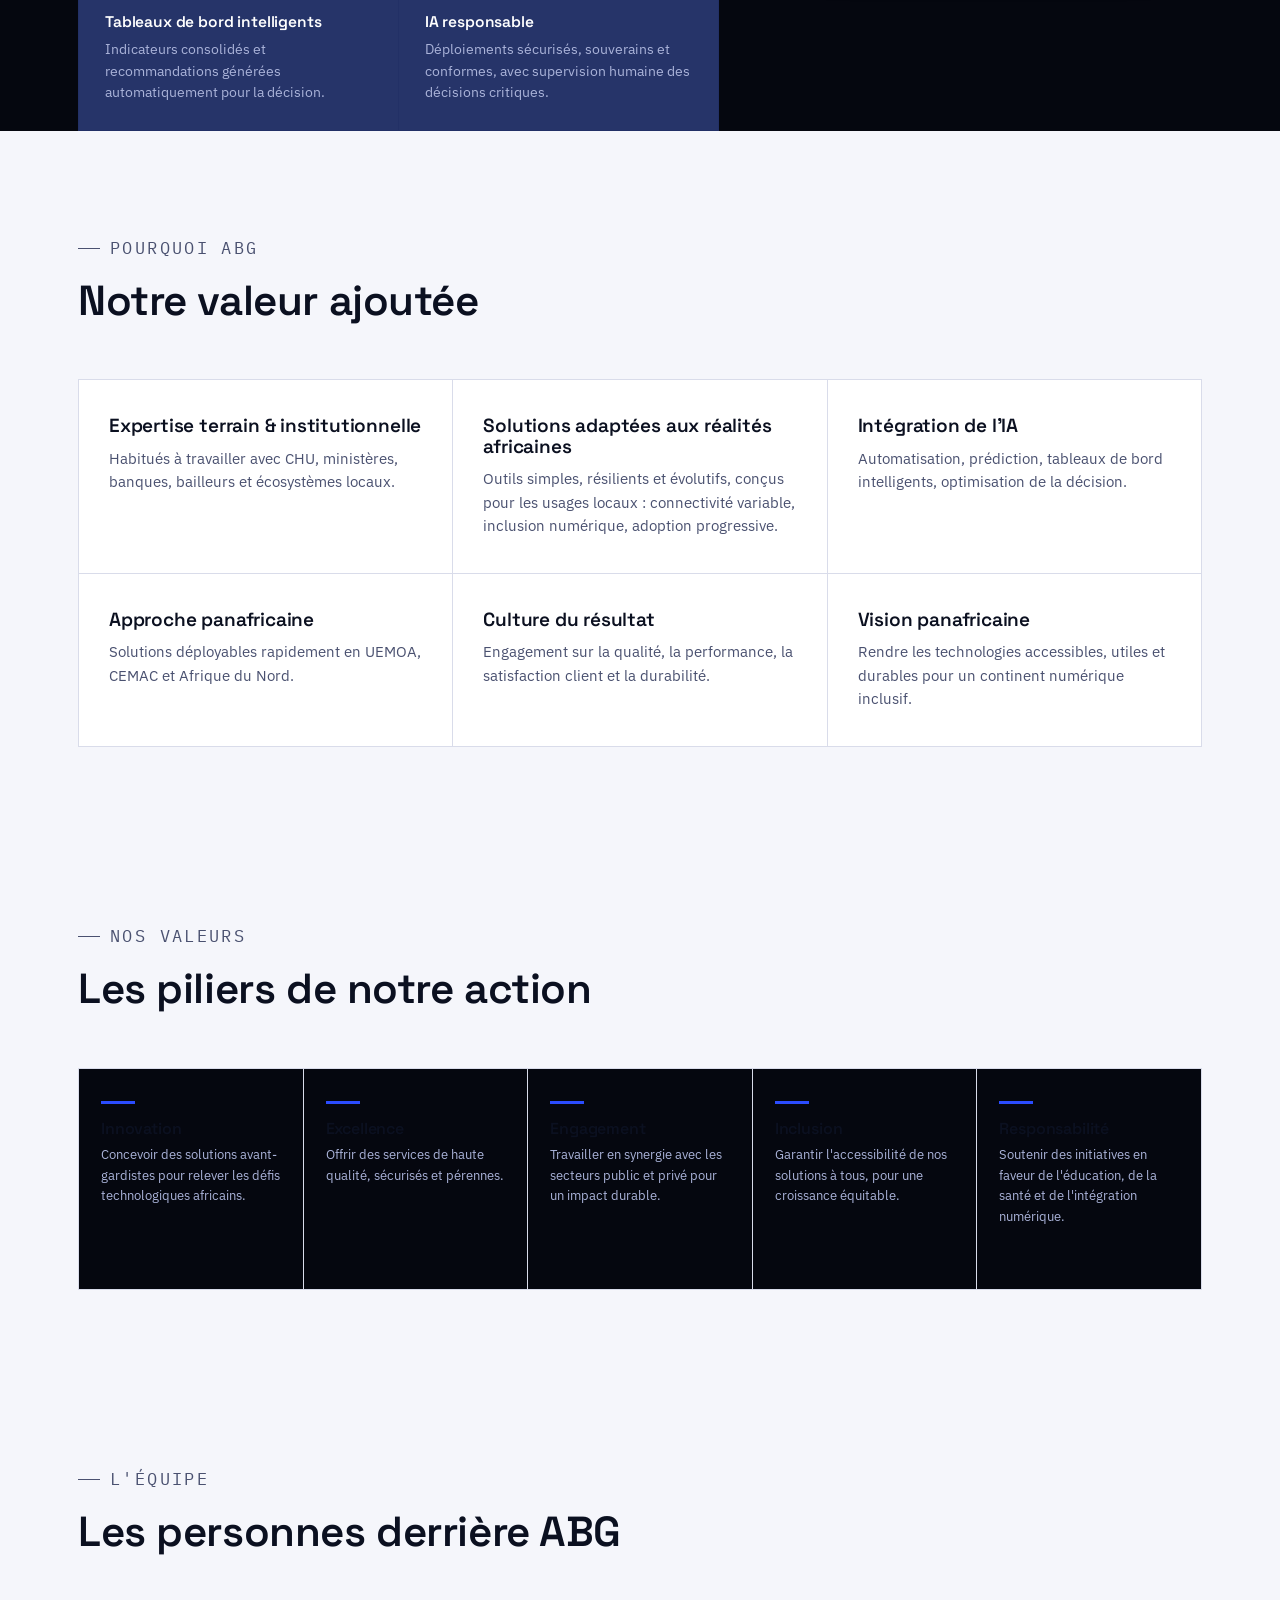
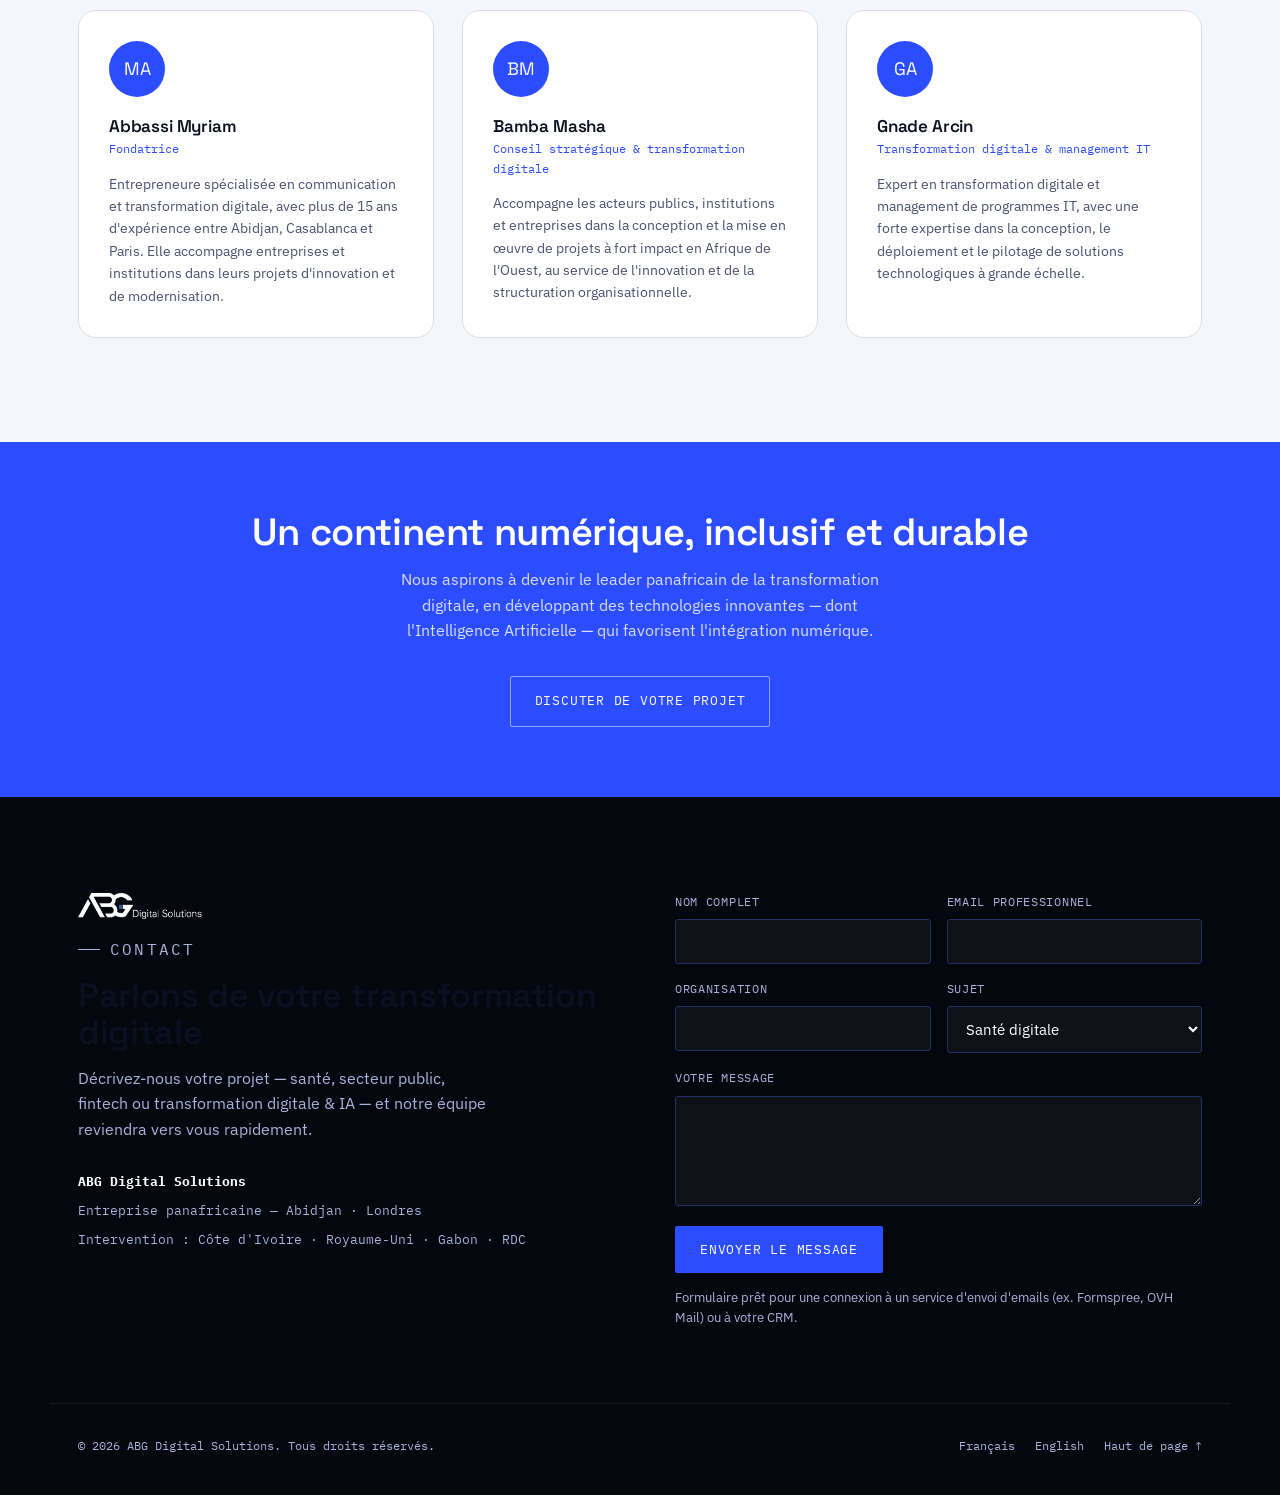
==== commit ee86e9e8: "Add files via upload" ====
--- a/index.html
+++ b/index.html
@@ -54,7 +54,7 @@
 
 <header class="nav">
   <div class="container nav__inner">
-    <a href="#top" class="nav__logo" aria-label="ABG Digital Solutions — Accueil"><img src="assets/img/logo-transparent.png" alt="ABG Digital Solutions" width="220" height="42"></a>
+    <a href="#top" class="nav__logo" aria-label="ABG Digital Solutions — Accueil"><img src="assets/img/logo-white-hd.png" alt="ABG Digital Solutions" width="1904" height="398"></a>
     <nav class="nav__links" aria-label="Navigation principale">
       <a href="#apropos">À propos</a>
       <a href="#expertise">Expertise</a>
@@ -99,34 +99,7 @@
           <div><strong><span data-count="5">5</span></strong><span>secteurs adressés</span></div>
         </div>
       </div>
-      <div class="hero__art" aria-hidden="true">
-        <svg class="africa-map" viewBox="0 0 520 560" xmlns="http://www.w3.org/2000/svg">
-          <path class="outline" d="M230 20 L300 15 L340 55 L330 100 L370 130 L400 110 L430 150 L410 200 L440 230 L420 280 L450 320 L430 370 L400 420 L370 470 L330 520 L300 545 L270 530 L260 480 L230 460 L215 410 L235 370 L210 330 L225 280 L190 250 L200 200 L170 170 L185 120 L160 90 L190 60 Z"/>
-          <g class="links">
-            <path class="link" d="M230 20 L300 200 L270 400"/>
-            <path class="link" d="M340 55 L300 200 L400 110"/>
-            <path class="link" d="M300 200 L440 230 L430 370"/>
-            <path class="link" d="M270 400 L400 420 L330 520"/>
-            <path class="link" d="M215 410 L270 400 L300 545"/>
-            <path class="link" d="M190 250 L300 200 L370 130"/>
-          </g>
-          <g class="nodes">
-            <circle class="node node--pulse" cx="230" cy="20" r="3"/>
-            <circle class="node node--pulse" cx="340" cy="55" r="3"/>
-            <circle class="node node--pulse" cx="300" cy="200" r="4"/>
-            <circle class="node node--pulse" cx="400" cy="110" r="3"/>
-            <circle class="node node--pulse" cx="440" cy="230" r="3"/>
-            <circle class="node node--pulse" cx="430" cy="370" r="3"/>
-            <circle class="node node--pulse" cx="400" cy="420" r="3"/>
-            <circle class="node node--pulse" cx="330" cy="520" r="3.5"/>
-            <circle class="node node--pulse" cx="270" cy="400" r="4"/>
-            <circle class="node node--pulse" cx="215" cy="410" r="3"/>
-            <circle class="node node--pulse" cx="190" cy="250" r="3"/>
-            <circle class="node node--pulse" cx="370" cy="130" r="3"/>
-            <circle class="node node--pulse" cx="300" cy="545" r="3"/>
-          </g>
-        </svg>
-      </div>
+      <canvas class="hero-wave" data-particle-wave aria-hidden="true"></canvas>
     </div>
   </section>
 
@@ -200,7 +173,7 @@
           <span class="solution__badge">Objectif : <b>fluidifier</b> le paiement des soins et <b>sécuriser</b> les flux</span>
         </div>
         <div class="solution__visual mock-shot">
-          <img src="assets/img/yeli-mockup.jpg" alt="Interface de l'application Yeli, paiement instantané de factures de santé" loading="lazy" width="427" height="548">
+          <img src="assets/img/yeli-product-showcase.png" alt="Trois interfaces mobiles de Yeli Pay : accueil, création de compte et paiement" loading="lazy" width="1536" height="1024">
         </div>
       </div>
 
@@ -217,7 +190,7 @@
           </ul>
         </div>
         <div class="solution__visual mock-shot">
-          <img src="assets/img/parcours-patient-mockup.jpg" alt="Tableau de bord du parcours patient : recettes, dépenses, planning hospitalier" loading="lazy" width="394" height="545">
+          <img src="assets/img/parcours-patient-showcase.png" alt="Plateforme Parcours Patient présentée sur ordinateur portable" loading="lazy" width="1536" height="1024">
         </div>
       </div>
 
@@ -235,7 +208,7 @@
           </ul>
         </div>
         <div class="solution__visual mock-shot">
-          <img src="assets/img/suivi-evaluation-mockup.jpg" alt="Tableau de bord de suivi-évaluation des projets financés, cartographie et indicateurs" loading="lazy" width="409" height="548">
+          <img src="assets/img/suivi-evaluation-showcase.png" alt="Plateforme de suivi-évaluation des projets et programmes présentée sur ordinateur portable" loading="lazy" width="1536" height="1024">
         </div>
       </div>
 
@@ -422,7 +395,7 @@
   <footer class="footer" id="contact">
     <div class="container footer__grid">
       <div class="footer__intro" data-reveal>
-        <img src="assets/img/logo-transparent.png" alt="ABG Digital Solutions" class="footer__logo">
+        <img src="assets/img/logo-white-hd.png" alt="ABG Digital Solutions" class="footer__logo" width="1904" height="398">
         <p class="eyebrow on-dark">Contact</p>
         <h2>Parlons de votre transformation digitale</h2>
         <p>Décrivez-nous votre projet — santé, secteur public, fintech ou transformation digitale &amp; IA — et notre équipe reviendra vers vous rapidement.</p>
--- a/assets/css/style.css
+++ b/assets/css/style.css
@@ -515,3 +515,76 @@
   .nav__lang.is-open{top:365px;left:20px}
   .theme-toggle{width:38px;height:38px}
 }
+
+/* ---------- Abstract hero: layered digital impact core ---------- */
+.hero-orbit{min-height:570px;display:grid;place-items:center;isolation:isolate;perspective:900px}
+.hero-orbit::before{content:"";position:absolute;width:82%;aspect-ratio:1;border-radius:34% 66% 62% 38%/42% 35% 65% 58%;background:linear-gradient(135deg,rgba(43,76,255,.24),rgba(79,216,255,.04));filter:blur(2px);transform:rotate(-10deg);animation:orbitMorph 12s ease-in-out infinite alternate;z-index:-2}
+.hero-orbit::after{content:"";position:absolute;width:64%;height:68%;border:1px solid rgba(255,255,255,.11);border-radius:44% 56% 37% 63%/58% 35% 65% 42%;transform:rotate(18deg);box-shadow:inset 0 0 80px rgba(43,76,255,.08)}
+.hero-orbit__halo{position:absolute;width:62%;aspect-ratio:1;border-radius:50%;background:radial-gradient(circle,rgba(79,216,255,.18),rgba(43,76,255,.08) 42%,transparent 70%);filter:blur(16px);animation:haloPulse 5s ease-in-out infinite}
+.hero-orbit__ring{position:absolute;border-radius:50%;border:1px solid rgba(79,216,255,.22);transform:rotateX(66deg) rotateZ(-16deg)}
+.hero-orbit__ring--outer{width:86%;aspect-ratio:1;box-shadow:0 0 50px rgba(79,216,255,.08)}
+.hero-orbit__ring--inner{width:55%;aspect-ratio:1;border-color:rgba(255,255,255,.16);transform:rotateX(66deg) rotateZ(28deg)}
+.hero-orbit__core{position:relative;width:196px;aspect-ratio:1;border-radius:38% 62% 55% 45%/45% 42% 58% 55%;display:flex;flex-direction:column;align-items:center;justify-content:center;background:linear-gradient(145deg,rgba(79,216,255,.18),rgba(43,76,255,.64));border:1px solid rgba(255,255,255,.24);box-shadow:inset 0 1px 1px rgba(255,255,255,.35),0 30px 100px rgba(43,76,255,.4);backdrop-filter:blur(16px);animation:coreFloat 6s ease-in-out infinite}
+.hero-orbit__core span{font-family:var(--font-display);font-size:48px;font-weight:700;letter-spacing:-.07em;color:#fff;line-height:1}
+.hero-orbit__core small{margin-top:12px;font-family:var(--font-mono);font-size:10px;line-height:1.35;letter-spacing:.16em;text-transform:uppercase;text-align:center;color:var(--cyan-400)}
+.hero-orbit__label{position:absolute;display:flex;align-items:center;gap:12px;min-width:160px;padding:12px 15px;border:1px solid rgba(255,255,255,.14);border-radius:12px;background:rgba(8,15,40,.68);backdrop-filter:blur(14px);box-shadow:0 16px 40px rgba(0,0,0,.22)}
+.hero-orbit__label b{font-family:var(--font-mono);font-size:10px;color:var(--cyan-400)}
+.hero-orbit__label span{font-size:13px;color:#eef1ff;white-space:nowrap}
+.hero-orbit__label--health{top:16%;right:1%}.hero-orbit__label--data{bottom:17%;right:3%}.hero-orbit__label--fintech{bottom:10%;left:0}
+@keyframes orbitMorph{to{border-radius:61% 39% 45% 55%/36% 62% 38% 64%;transform:rotate(8deg) scale(1.04)}}
+@keyframes haloPulse{50%{transform:scale(1.12);opacity:.7}}
+@keyframes coreFloat{50%{transform:translateY(-12px) rotate(2deg)}}
+
+/* ---------- Project visuals: editorial product presentation ---------- */
+.solution__visual.mock-shot{position:relative;min-height:390px;padding:0;overflow:hidden;border:1px solid rgba(255,255,255,.12);background:linear-gradient(145deg,#0a1230,#111d4d)}
+.solution__visual.mock-shot::before{content:"";position:absolute;inset:0;background:radial-gradient(circle at 78% 18%,rgba(79,216,255,.18),transparent 42%);pointer-events:none;z-index:1}
+.solution__visual.mock-shot img{width:100%;height:100%;max-height:none;object-fit:cover;border-radius:0;box-shadow:none;transition:transform .7s var(--ease)}
+.solution:hover .solution__visual.mock-shot img{transform:scale(1.025)}
+.solution:nth-of-type(3) .solution__visual.mock-shot,.solution:nth-of-type(4) .solution__visual.mock-shot{padding:24px}
+.solution:nth-of-type(3) .solution__visual.mock-shot img,.solution:nth-of-type(4) .solution__visual.mock-shot img{object-fit:contain;border-radius:10px;box-shadow:0 22px 60px rgba(0,0,0,.34)}
+@media (max-width:1024px){.hero-orbit{max-width:560px;min-height:500px;margin:0 auto;width:100%}}
+@media (max-width:760px){.hero-orbit{min-height:420px;margin-top:30px}.hero-orbit__core{width:150px}.hero-orbit__core span{font-size:38px}.hero-orbit__label{min-width:auto;padding:9px 11px}.hero-orbit__label span{font-size:11px}.hero-orbit__label--health{right:0}.hero-orbit__label--fintech{left:0}.solution__visual.mock-shot{min-height:280px}}
+
+/* ---------- Hero v4: restrained editorial abstraction ---------- */
+.nav__logo img{filter:none;image-rendering:auto;backface-visibility:hidden}
+.footer__logo{filter:none;image-rendering:auto;backface-visibility:hidden}
+.hero__grid{grid-template-columns:1.14fr .86fr;gap:70px}
+.hero-editorial{position:relative;min-height:520px;display:flex;flex-direction:column;justify-content:center;padding-left:10%;isolation:isolate}
+.hero-editorial::before{content:"";position:absolute;inset:6% -20% 2% 4%;z-index:-2;background:linear-gradient(145deg,rgba(30,43,111,.16),rgba(43,76,255,.07));border:1px solid rgba(255,255,255,.08);transform:skewY(-8deg);box-shadow:inset 0 1px rgba(255,255,255,.08),0 40px 120px rgba(0,0,0,.22)}
+.hero-editorial::after{content:"";position:absolute;width:420px;height:420px;right:-25%;top:12%;z-index:-3;border-radius:50%;background:radial-gradient(circle,rgba(74,99,255,.30),rgba(43,76,255,.07) 44%,transparent 70%);filter:blur(18px)}
+.hero-editorial>span{font-family:var(--font-display);font-size:clamp(54px,7.3vw,104px);font-weight:700;letter-spacing:-.065em;line-height:.82;color:transparent;-webkit-text-stroke:1px rgba(238,241,255,.21);text-shadow:0 0 50px rgba(79,216,255,.03)}
+.hero-editorial>span:nth-child(2){color:rgba(79,216,255,.12);-webkit-text-stroke-color:rgba(79,216,255,.34);transform:translateX(-7%)}
+.hero-editorial__index{margin-top:42px;padding-top:13px;width:110px;border-top:1px solid var(--cyan-400);font-family:var(--font-mono);font-size:11px;letter-spacing:.14em;color:var(--cyan-400)}
+.hero .hero__stats{border-top:1px solid rgba(255,255,255,.1);padding-top:26px;margin-top:52px}
+
+/* Each project visual now receives the same premium landscape treatment. */
+.solution__visual.mock-shot img{object-fit:cover!important;padding:0!important;border-radius:0!important;box-shadow:none!important}
+.solution:nth-of-type(3) .solution__visual.mock-shot,.solution:nth-of-type(4) .solution__visual.mock-shot{padding:0}
+
+@media (max-width:1024px){.hero__grid{grid-template-columns:1fr}.hero-editorial{min-height:300px;padding-left:5%;margin-top:20px}.hero-editorial>span{font-size:clamp(58px,13vw,92px)}}
+@media (max-width:760px){.hero-editorial{min-height:250px}.hero-editorial::after{width:280px;height:280px}.hero-editorial>span{font-size:clamp(48px,16vw,72px)}.hero-editorial__index{margin-top:26px}}
+
+/* ---------- Hero v5: animated aurora background ---------- */
+.hero{min-height:860px;display:flex;align-items:center;background:#040610}
+.hero::after{display:none}
+.hero__grid{position:relative;grid-template-columns:minmax(0,760px);justify-content:start;z-index:1}
+.hero__grid>div:first-child{position:relative;z-index:3}
+.hero-aurora{position:absolute!important;inset:-180px calc((100vw - min(100vw,1180px))/2 * -1) -140px -10vw;z-index:-2!important;overflow:hidden;pointer-events:none}
+.hero-aurora::before{content:"";position:absolute;width:72vw;height:72vw;min-width:760px;min-height:760px;right:-18vw;top:-24vw;border-radius:38% 62% 58% 42%/47% 34% 66% 53%;background:conic-gradient(from 215deg,transparent 0 12%,rgba(43,76,255,.42) 23%,rgba(79,216,255,.18) 34%,transparent 46% 64%,rgba(97,45,255,.28) 78%,transparent 92%);filter:blur(42px);animation:auroraTurn 24s linear infinite}
+.hero-aurora::after{content:"";position:absolute;width:56vw;height:46vw;right:4vw;bottom:-25vw;border-radius:50%;background:radial-gradient(ellipse,rgba(79,216,255,.23),rgba(43,76,255,.15) 38%,transparent 72%);filter:blur(28px);animation:auroraBreathe 8s ease-in-out infinite alternate}
+.hero-aurora span{position:absolute;display:block;border-radius:50%;filter:blur(60px);mix-blend-mode:screen;opacity:.5}
+.hero-aurora span:nth-child(1){width:34vw;height:60vw;right:10vw;top:2vw;background:linear-gradient(180deg,rgba(48,32,255,.48),rgba(79,216,255,.04));transform:rotate(28deg);animation:auroraDriftA 15s ease-in-out infinite alternate}
+.hero-aurora span:nth-child(2){width:42vw;height:20vw;right:-8vw;top:38%;background:linear-gradient(90deg,rgba(91,29,255,.34),rgba(0,214,255,.16));transform:rotate(-18deg);animation:auroraDriftB 18s ease-in-out infinite alternate}
+.hero-aurora span:nth-child(3){width:24vw;height:24vw;right:26vw;top:22%;background:rgba(58,91,255,.22);animation:auroraBreathe 10s ease-in-out infinite alternate-reverse}
+@keyframes auroraTurn{to{transform:rotate(360deg)}}
+@keyframes auroraBreathe{to{transform:scale(1.2) translate3d(-3vw,-2vw,0);opacity:.78}}
+@keyframes auroraDriftA{to{transform:rotate(42deg) translate3d(-7vw,4vw,0)}}
+@keyframes auroraDriftB{to{transform:rotate(-8deg) translate3d(-5vw,-5vw,0)}}
+@media (max-width:760px){.hero{min-height:760px}.hero-aurora{inset:-100px -20vw -80px -20vw}.hero-aurora::before{right:-70vw;top:-20vw}.hero-aurora span:nth-child(1){width:70vw;height:100vw;right:-10vw}.hero-aurora span:nth-child(2){width:80vw;height:40vw}.hero__stats{gap:20px}}
+
+/* ---------- Hero v6: animated particle waves ---------- */
+.hero h1{color:#fff}
+.hero h1 em{color:var(--cyan-400)}
+.hero-wave{position:absolute;inset:0;width:100%;height:100%;z-index:-2;pointer-events:none;opacity:.92}
+.hero__grid::after{content:"";position:absolute;z-index:-1;inset:-180px -35vw -150px 42%;background:radial-gradient(ellipse at center,rgba(15,58,138,.22),transparent 68%);filter:blur(18px);pointer-events:none}
+@media (max-width:760px){.hero-wave{opacity:.62}.hero__grid::after{inset:10% -40vw -20% 10%}}
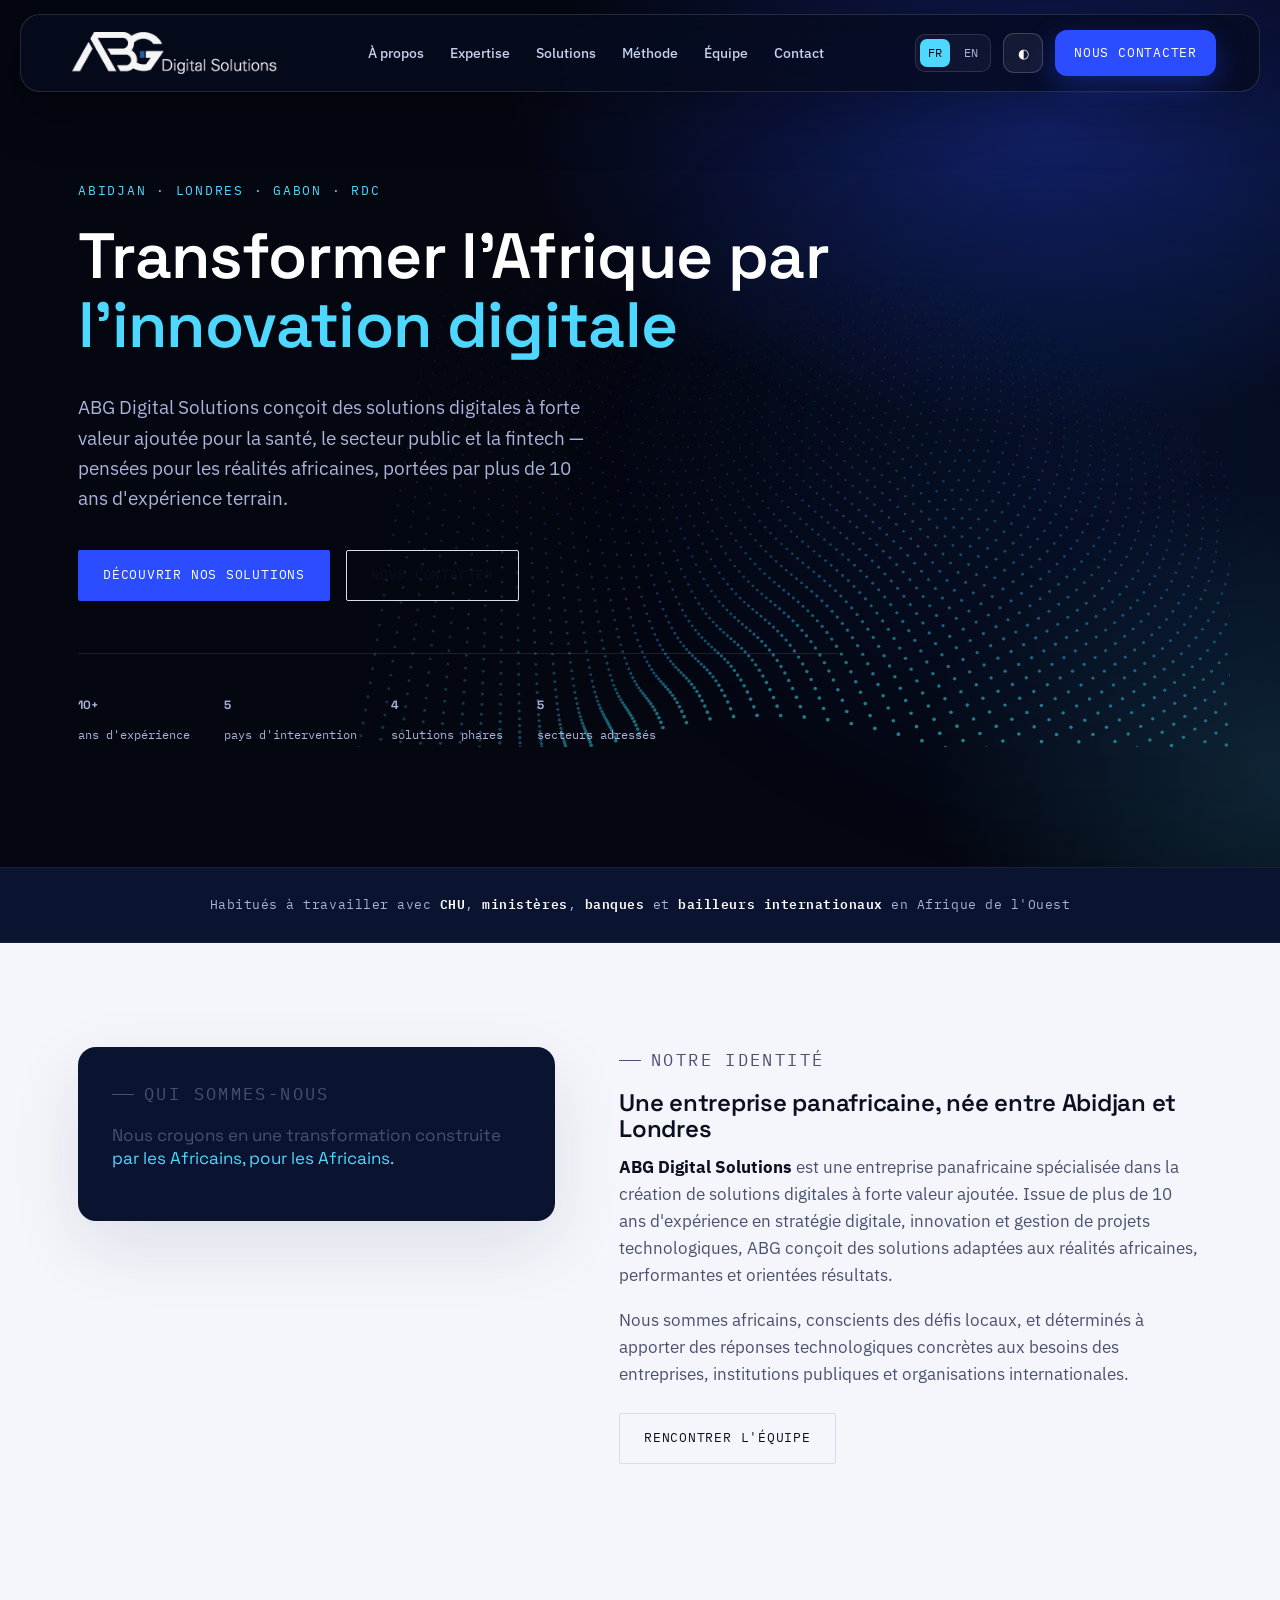
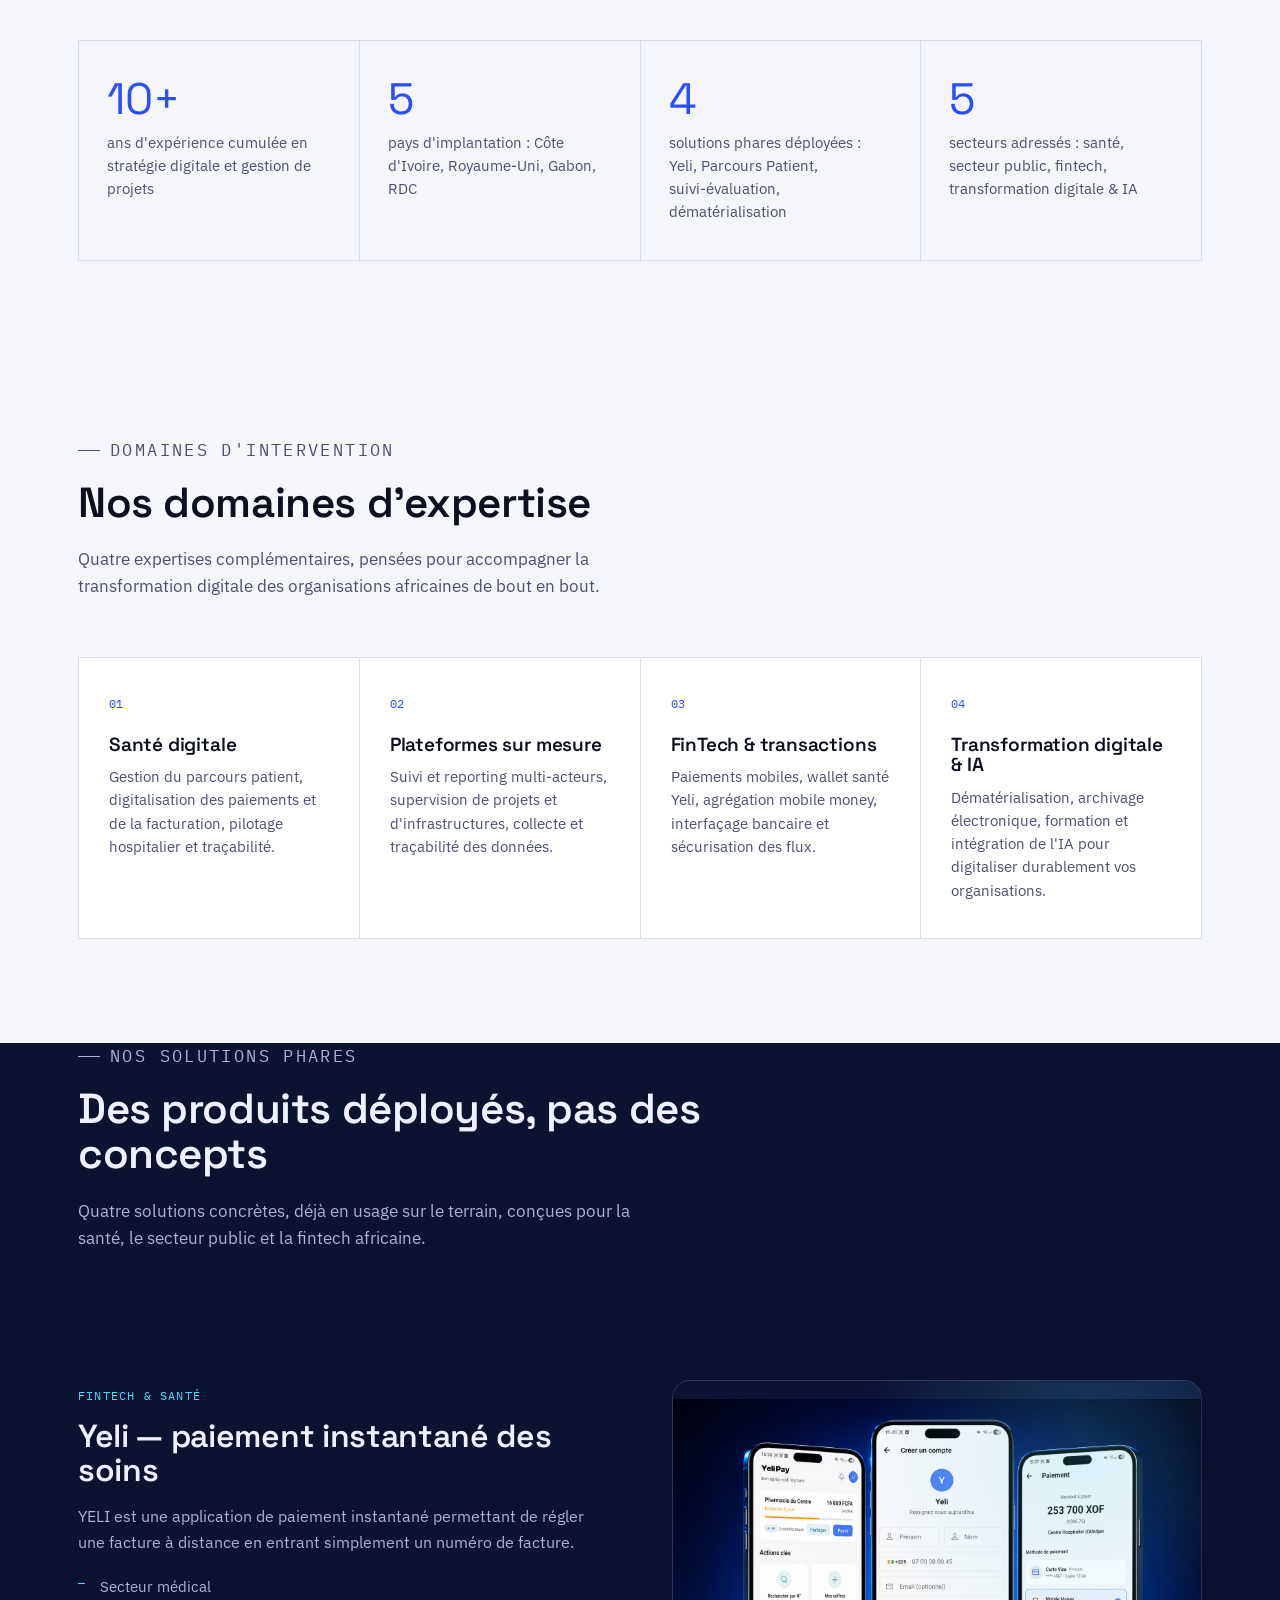
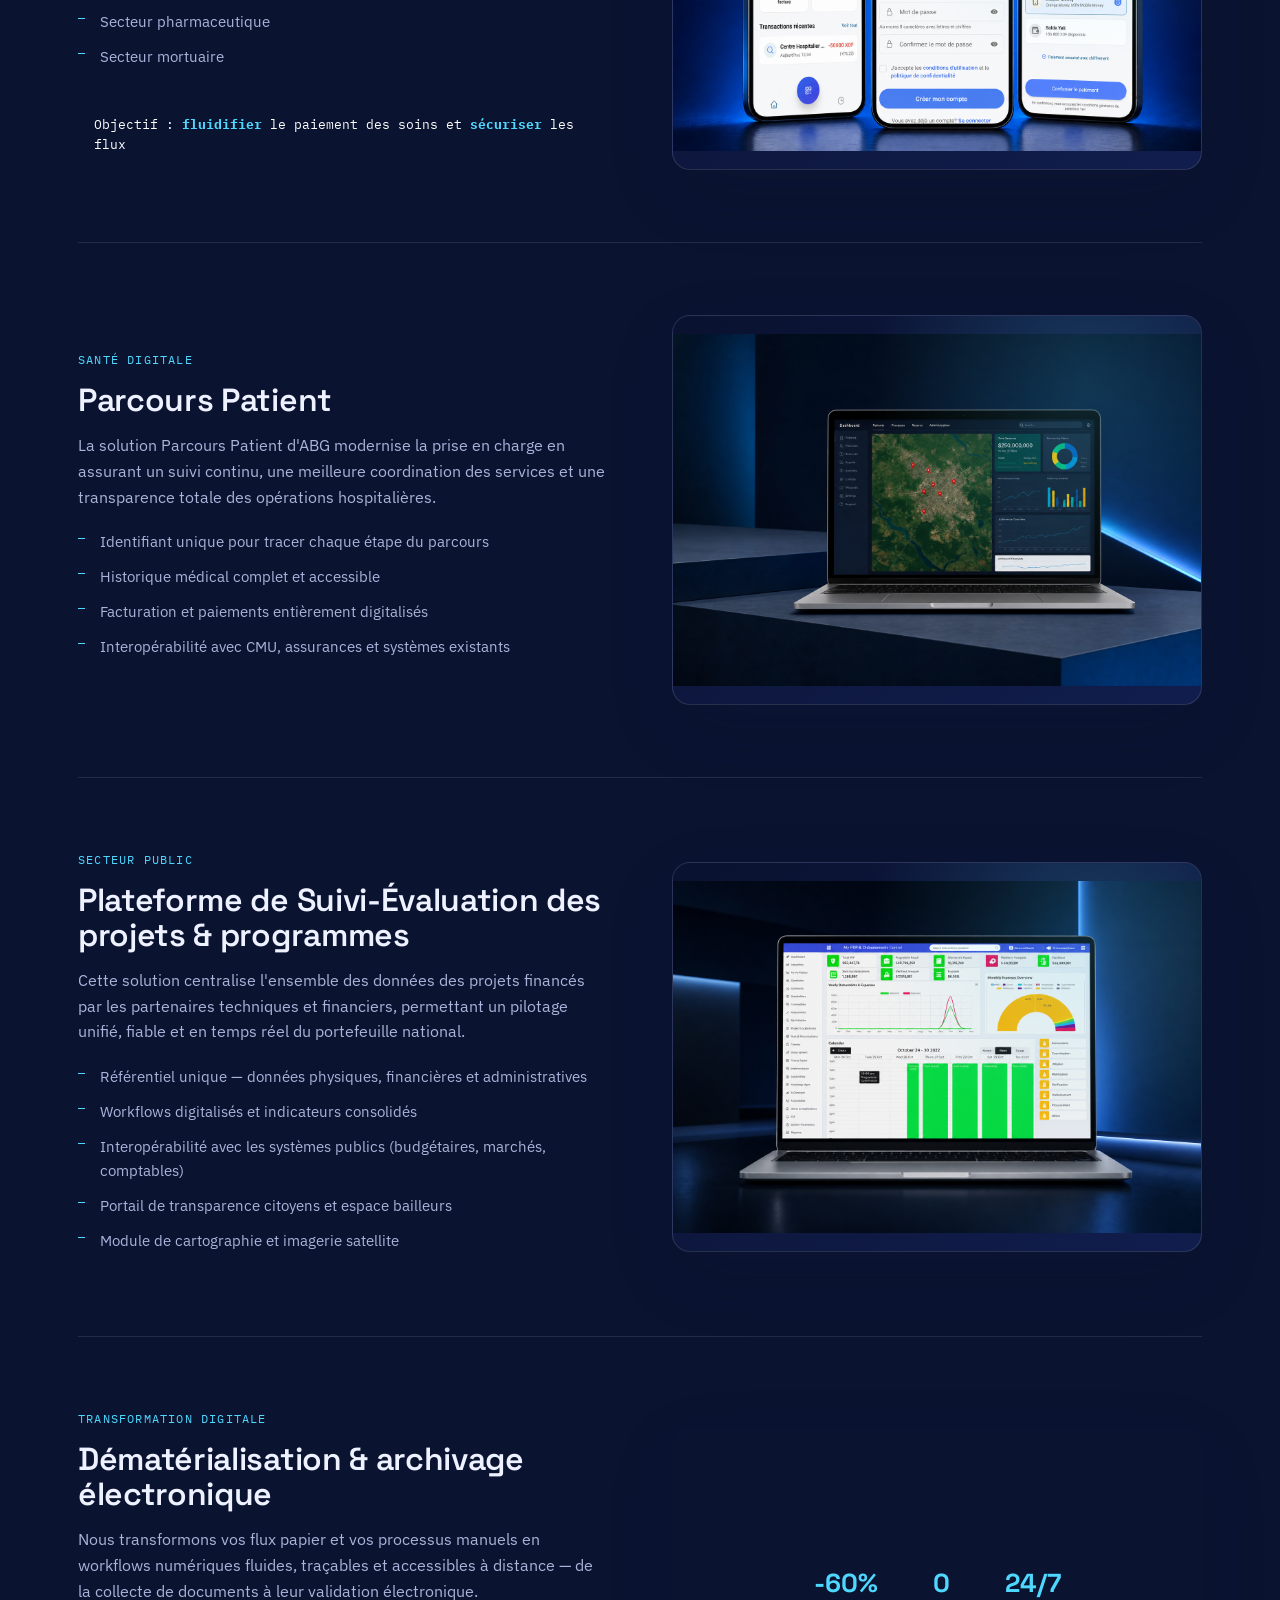
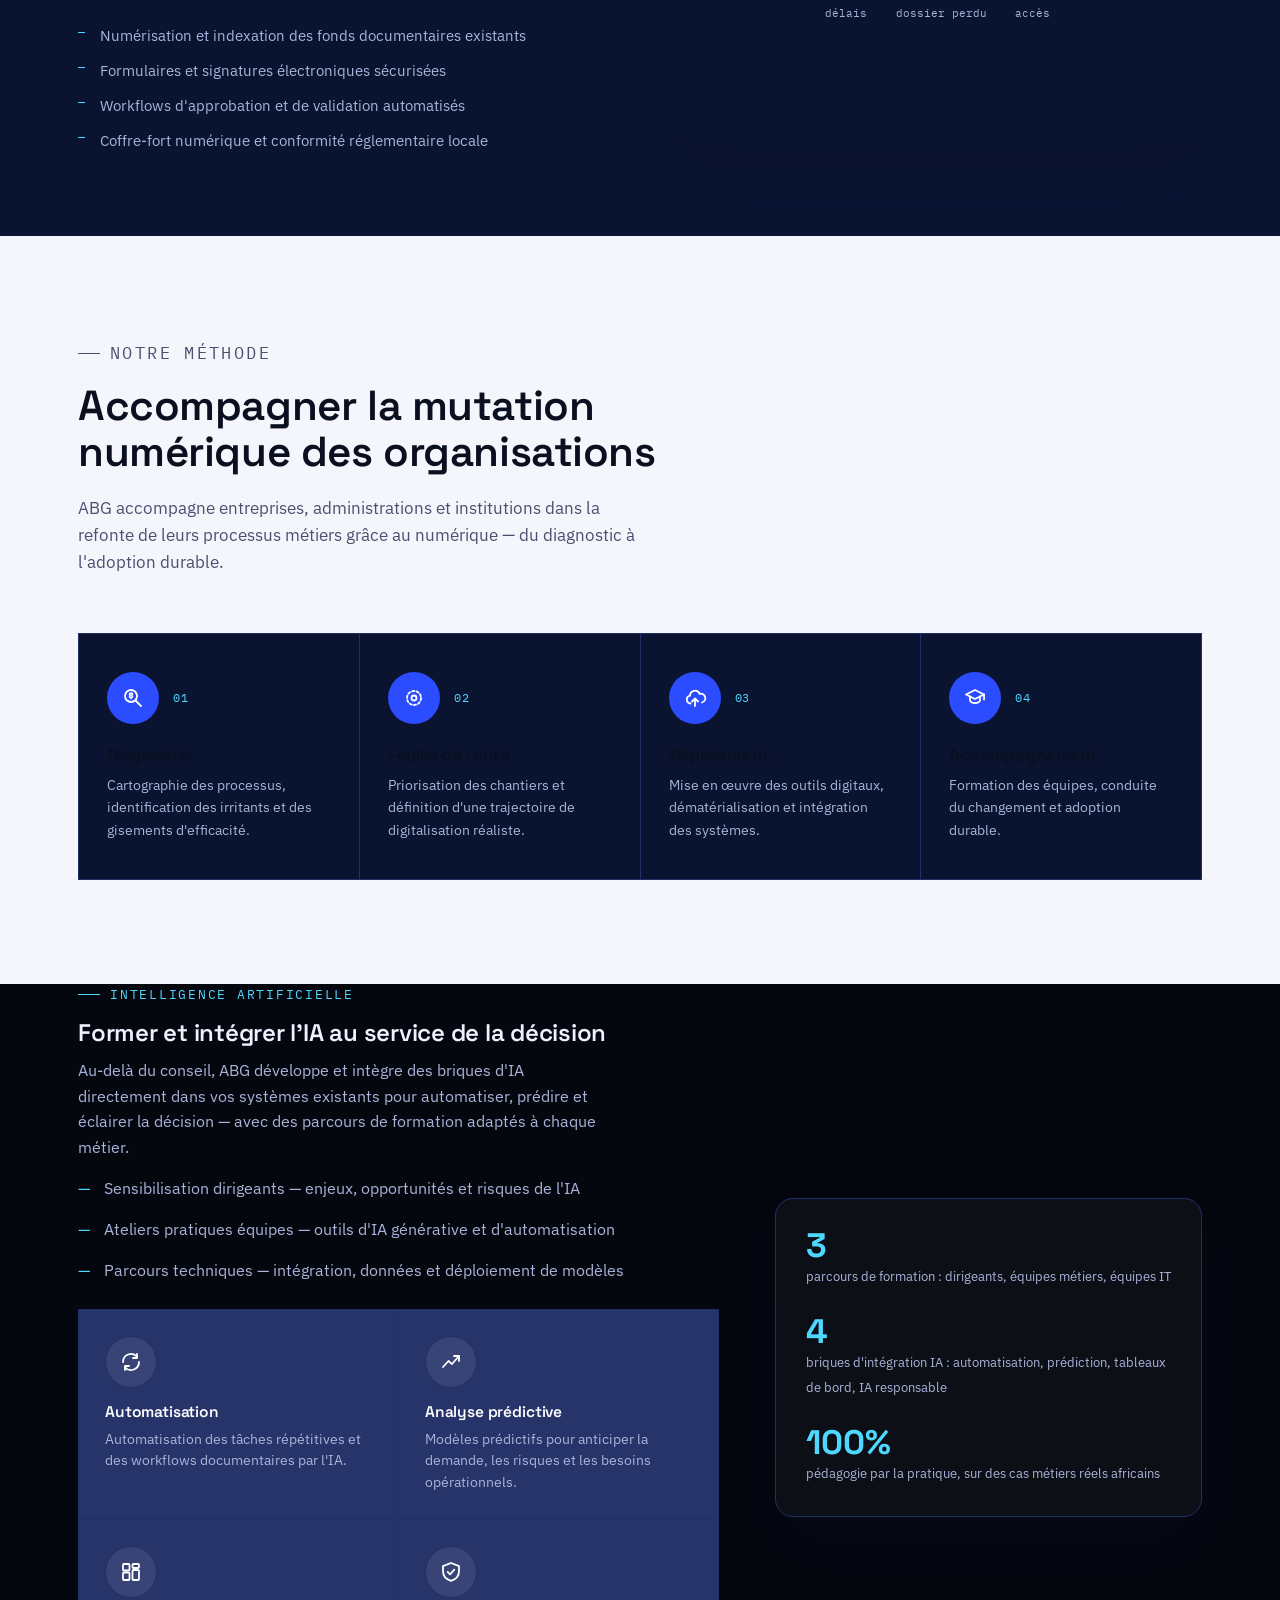
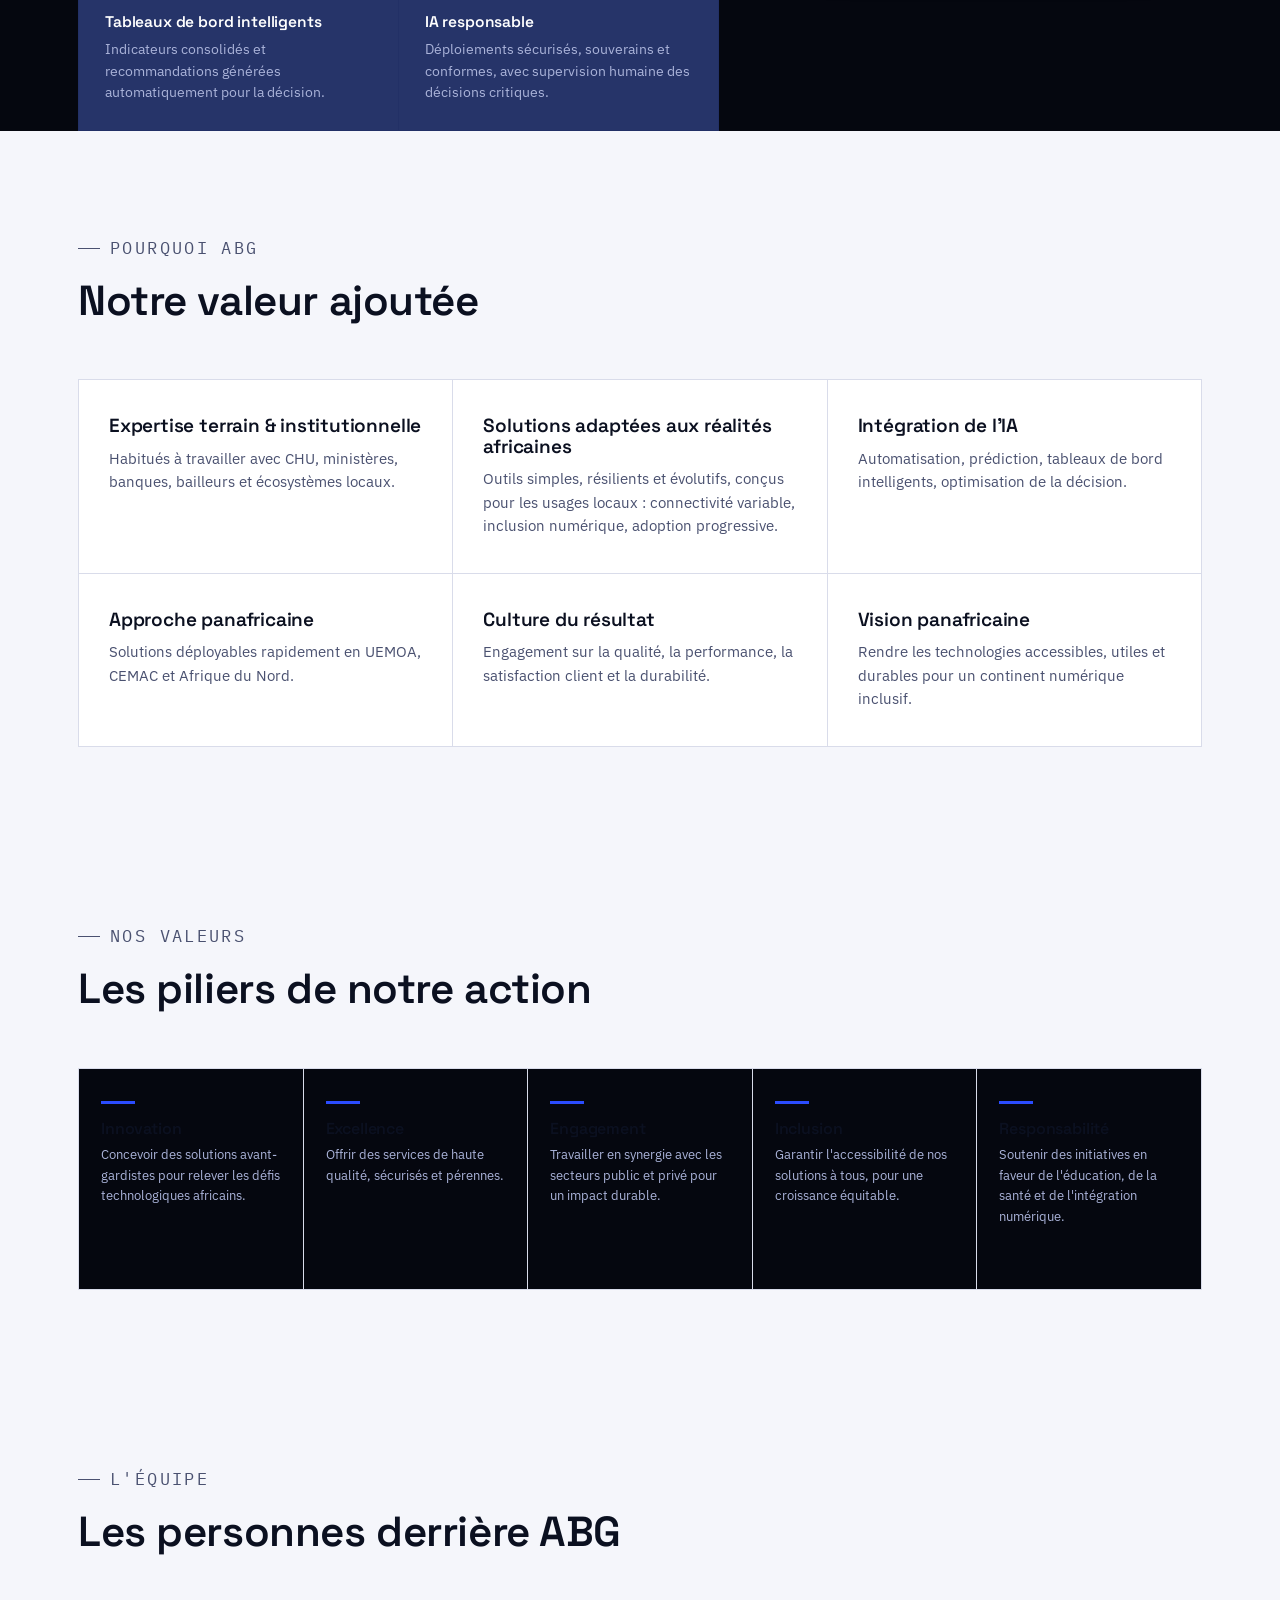
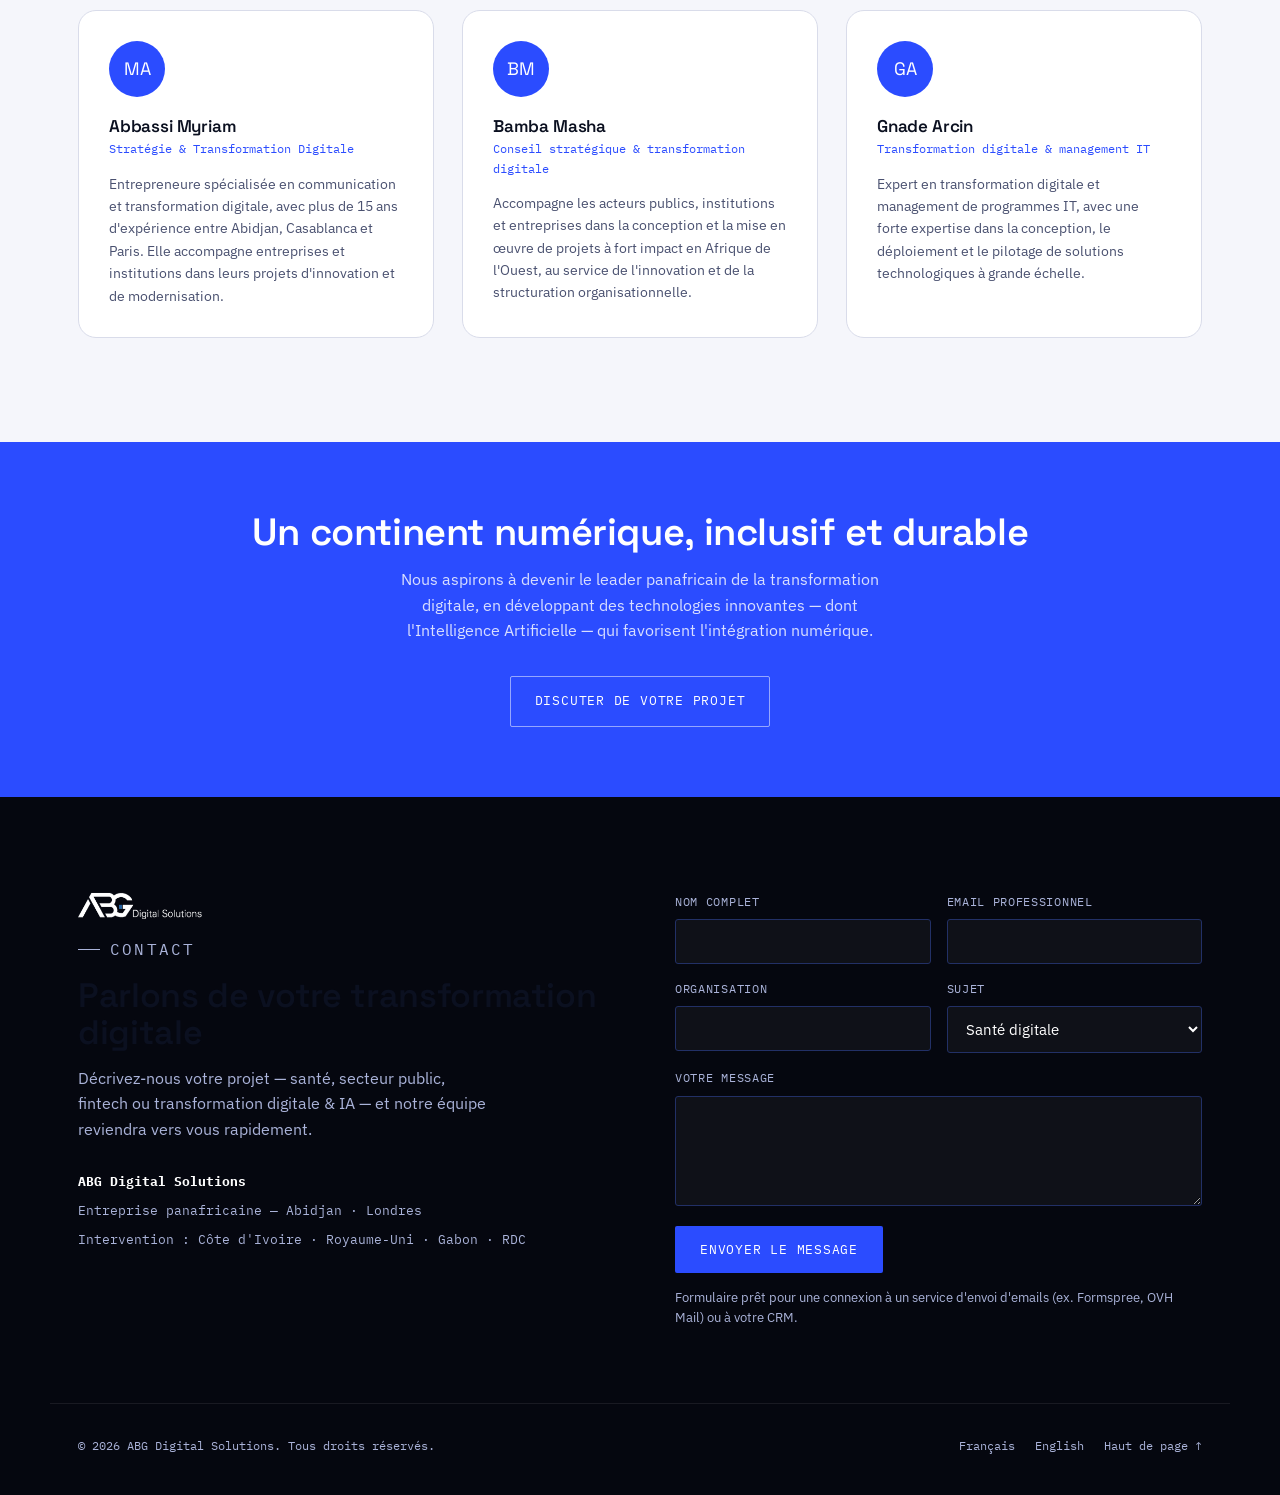
==== commit df8b6c61: "Add files via upload" ====
--- a/index.html
+++ b/index.html
@@ -363,7 +363,7 @@
         <div class="team-card">
           <div class="team-card__avatar">MA</div>
           <h4>Abbassi Myriam</h4>
-          <span class="role">Fondatrice</span>
+          <span class="role">Stratégie &amp; Transformation Digitale</span>
           <p>Entrepreneure spécialisée en communication et transformation digitale, avec plus de 15 ans d'expérience entre Abidjan, Casablanca et Paris. Elle accompagne entreprises et institutions dans leurs projets d'innovation et de modernisation.</p>
         </div>
         <div class="team-card">
--- a/assets/css/style.css
+++ b/assets/css/style.css
@@ -588,3 +588,21 @@
 .hero-wave{position:absolute;inset:0;width:100%;height:100%;z-index:-2;pointer-events:none;opacity:.92}
 .hero__grid::after{content:"";position:absolute;z-index:-1;inset:-180px -35vw -150px 42%;background:radial-gradient(ellipse at center,rgba(15,58,138,.22),transparent 68%);filter:blur(18px);pointer-events:none}
 @media (max-width:760px){.hero-wave{opacity:.62}.hero__grid::after{inset:10% -40vw -20% 10%}}
+
+/* ---------- Mobile language switch: always visible ---------- */
+@media (max-width:760px){
+  .nav__inner{gap:8px}
+  .nav__logo{width:clamp(118px,36vw,150px)}
+  .nav__cta{gap:6px;margin-left:auto}
+  .nav__lang,.nav__lang.is-open{display:flex!important;position:static;gap:2px;padding:3px;border-radius:9px;background:rgba(255,255,255,.06)}
+  .nav__lang a{display:grid;place-items:center;min-width:30px;min-height:30px;padding:2px 5px;font-size:10px;border-radius:6px}
+  .theme-toggle{width:34px;height:34px;border-radius:9px}
+  .nav__toggle{width:27px;height:22px;margin-left:2px}
+  .nav__toggle span:nth-child(2){top:10px}
+  .nav__toggle span:nth-child(3){top:20px}
+}
+@media (max-width:390px){
+  .nav__inner{padding:0 11px}
+  .nav__logo{width:112px}
+  .theme-toggle{display:none}
+}
